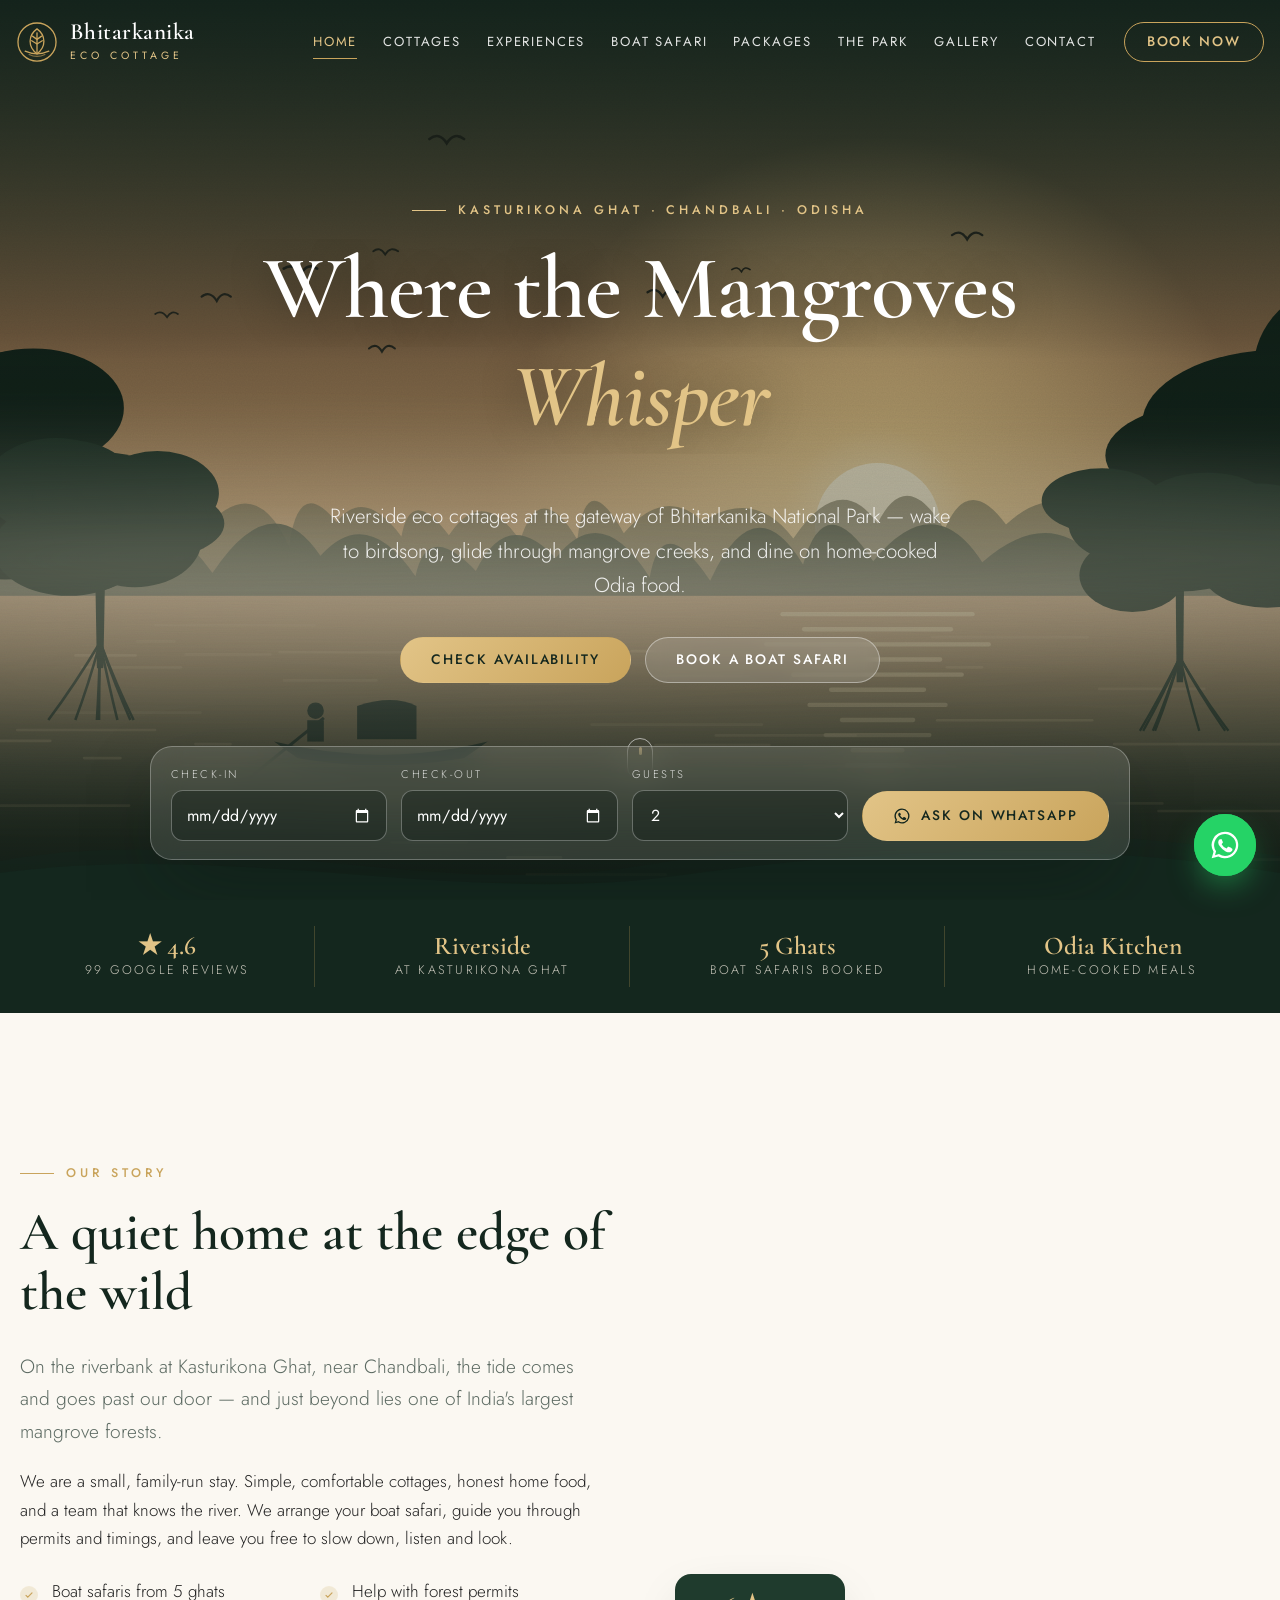
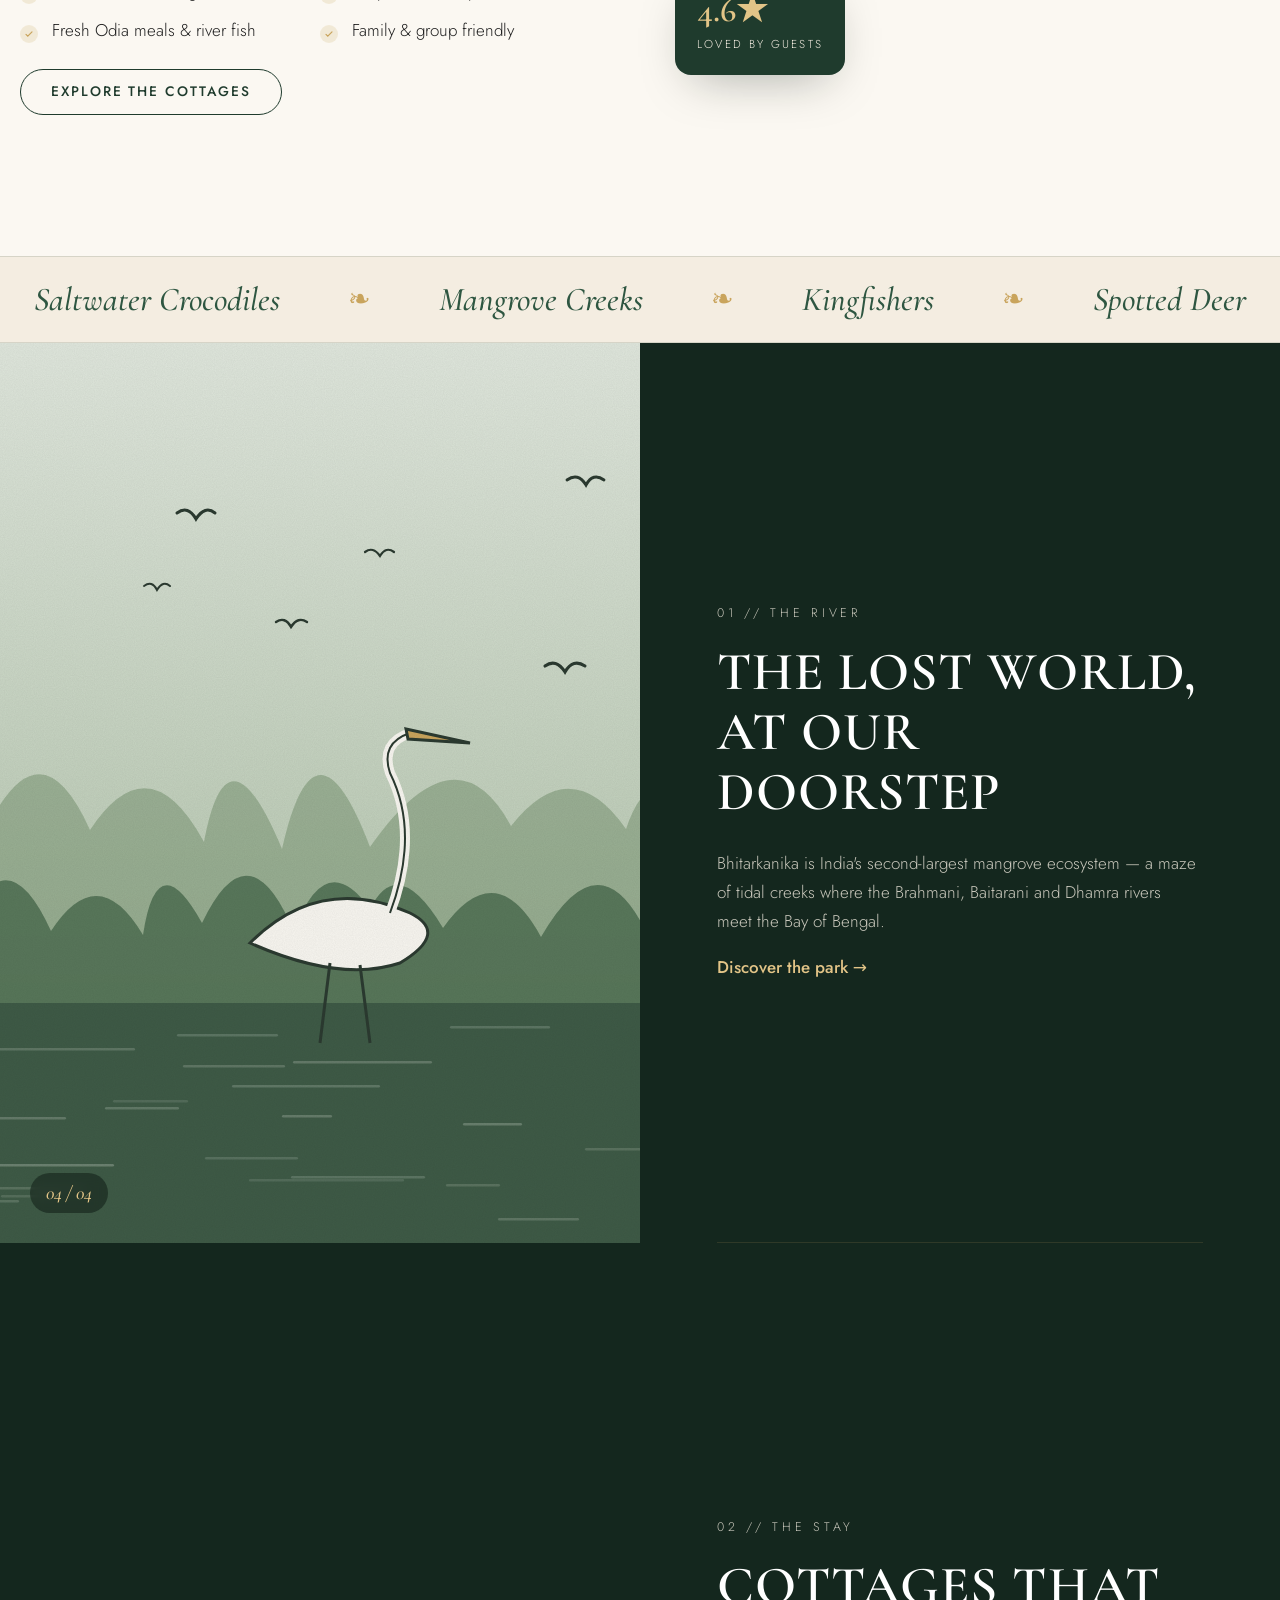
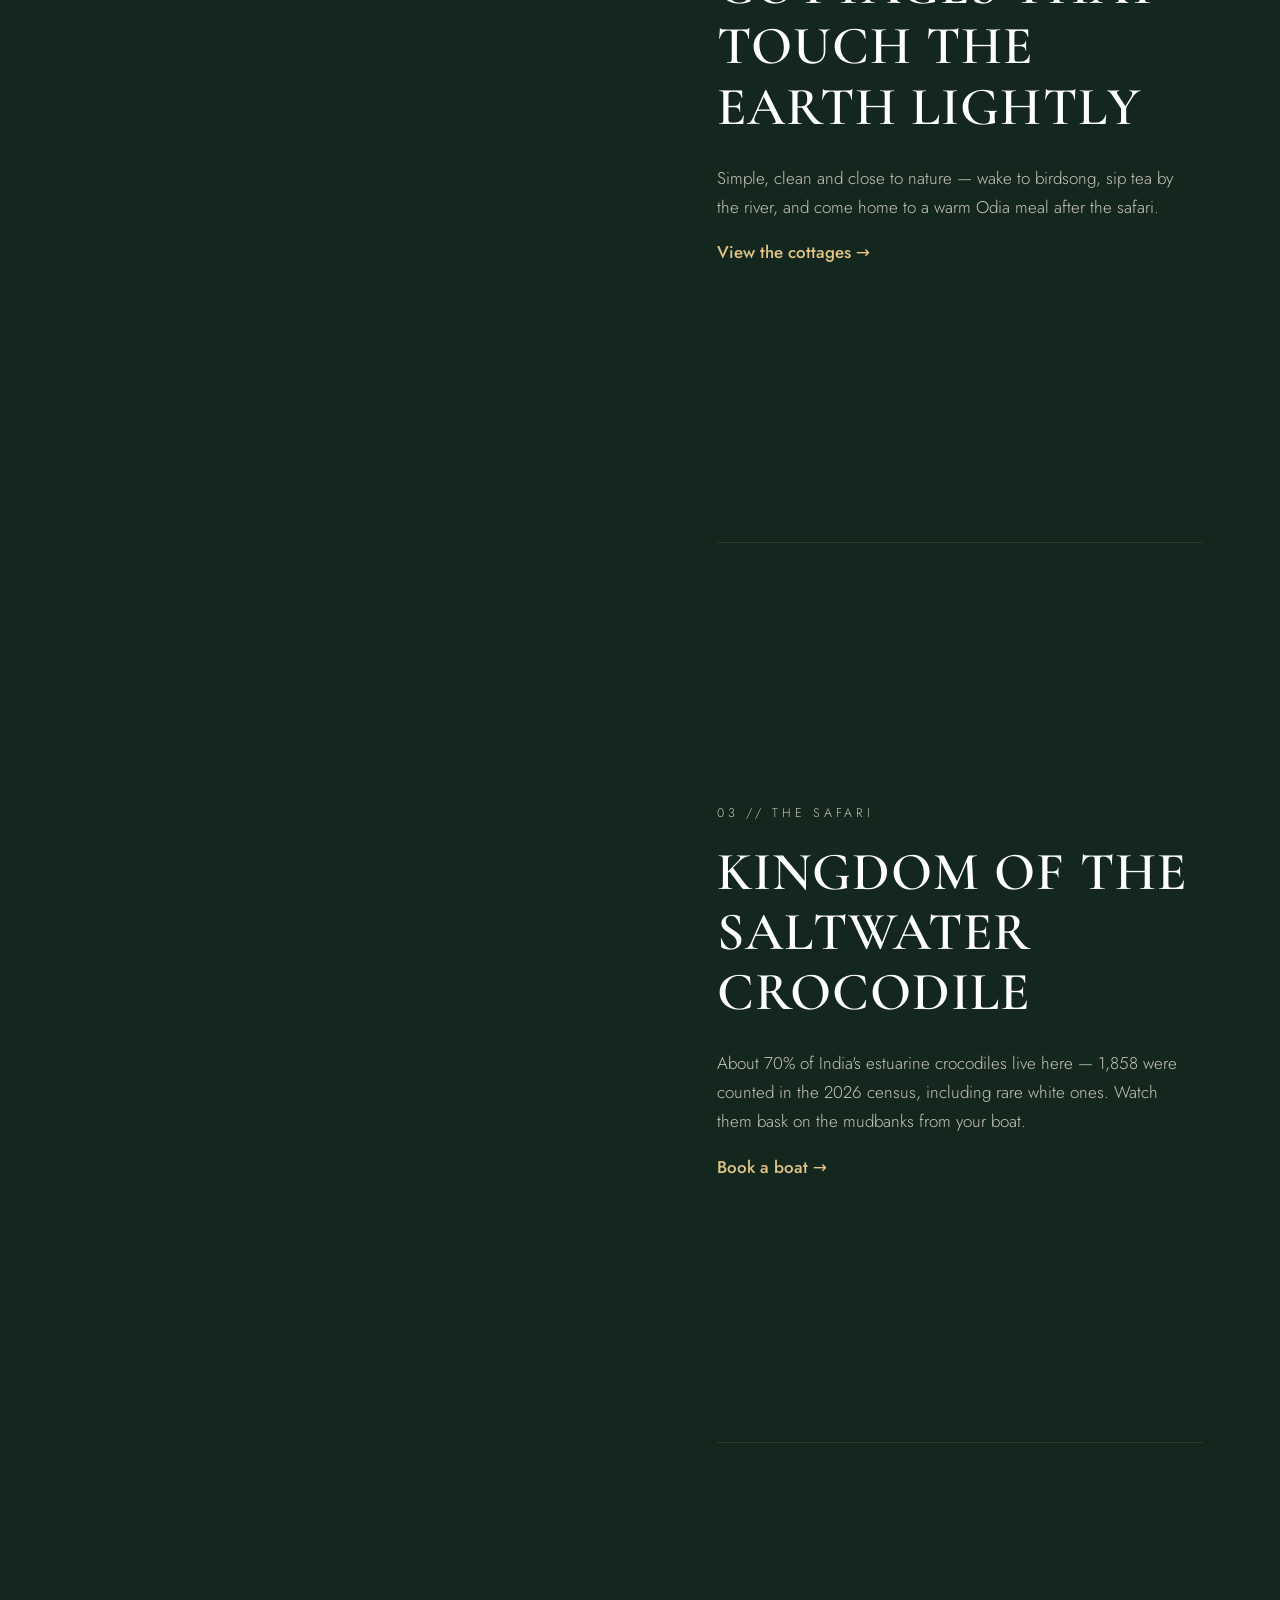
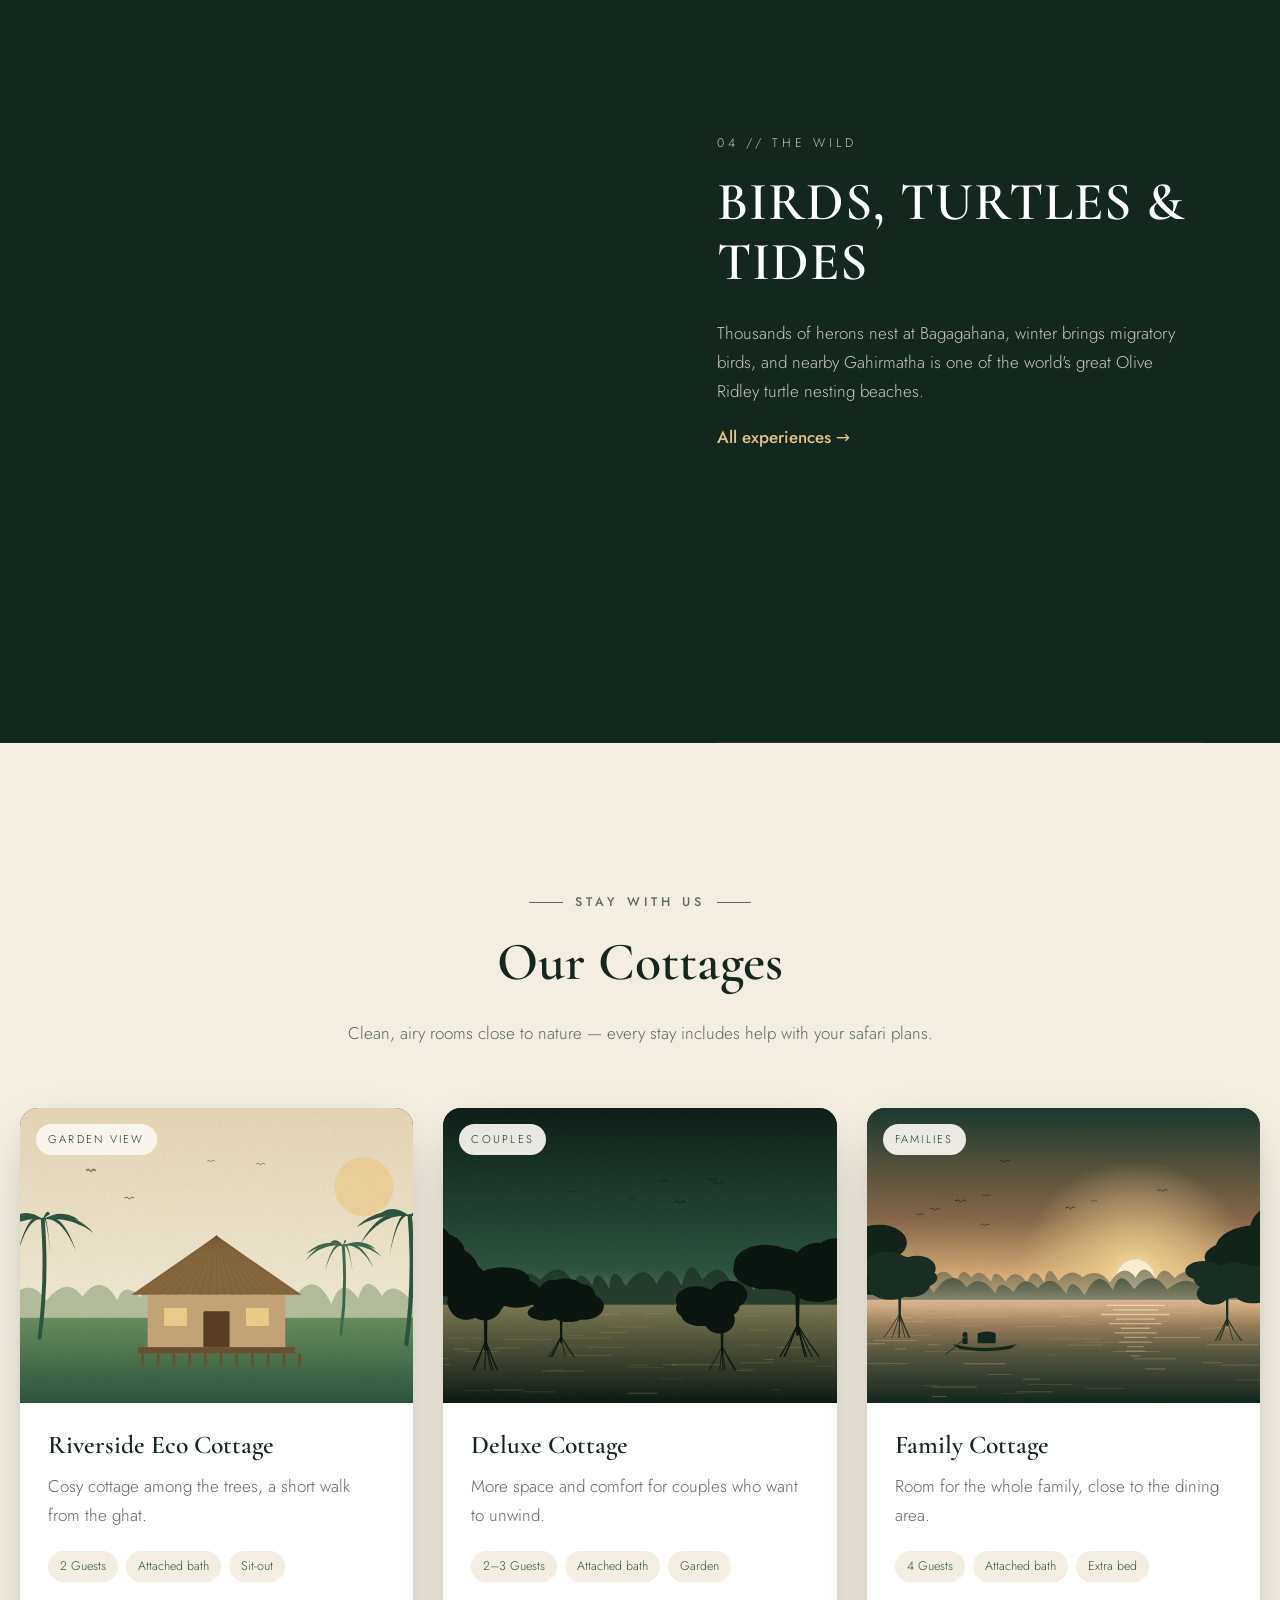
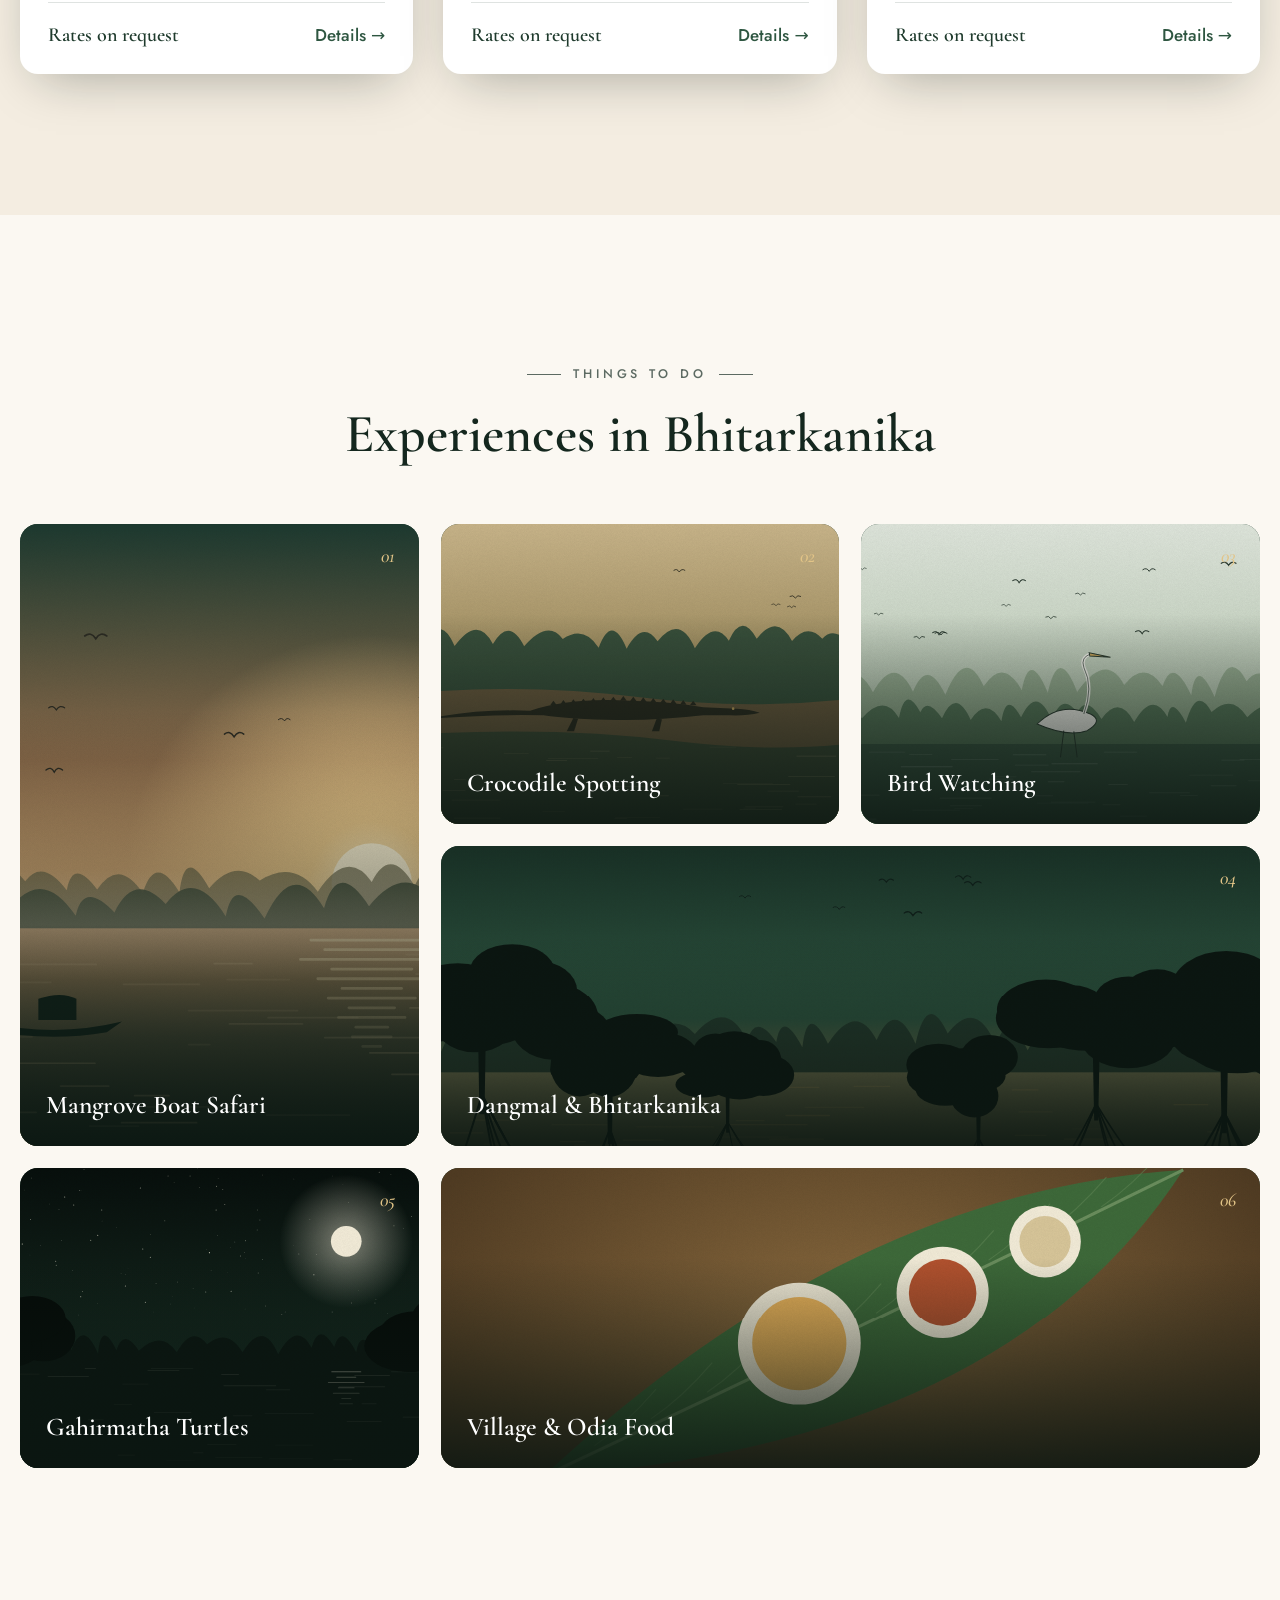
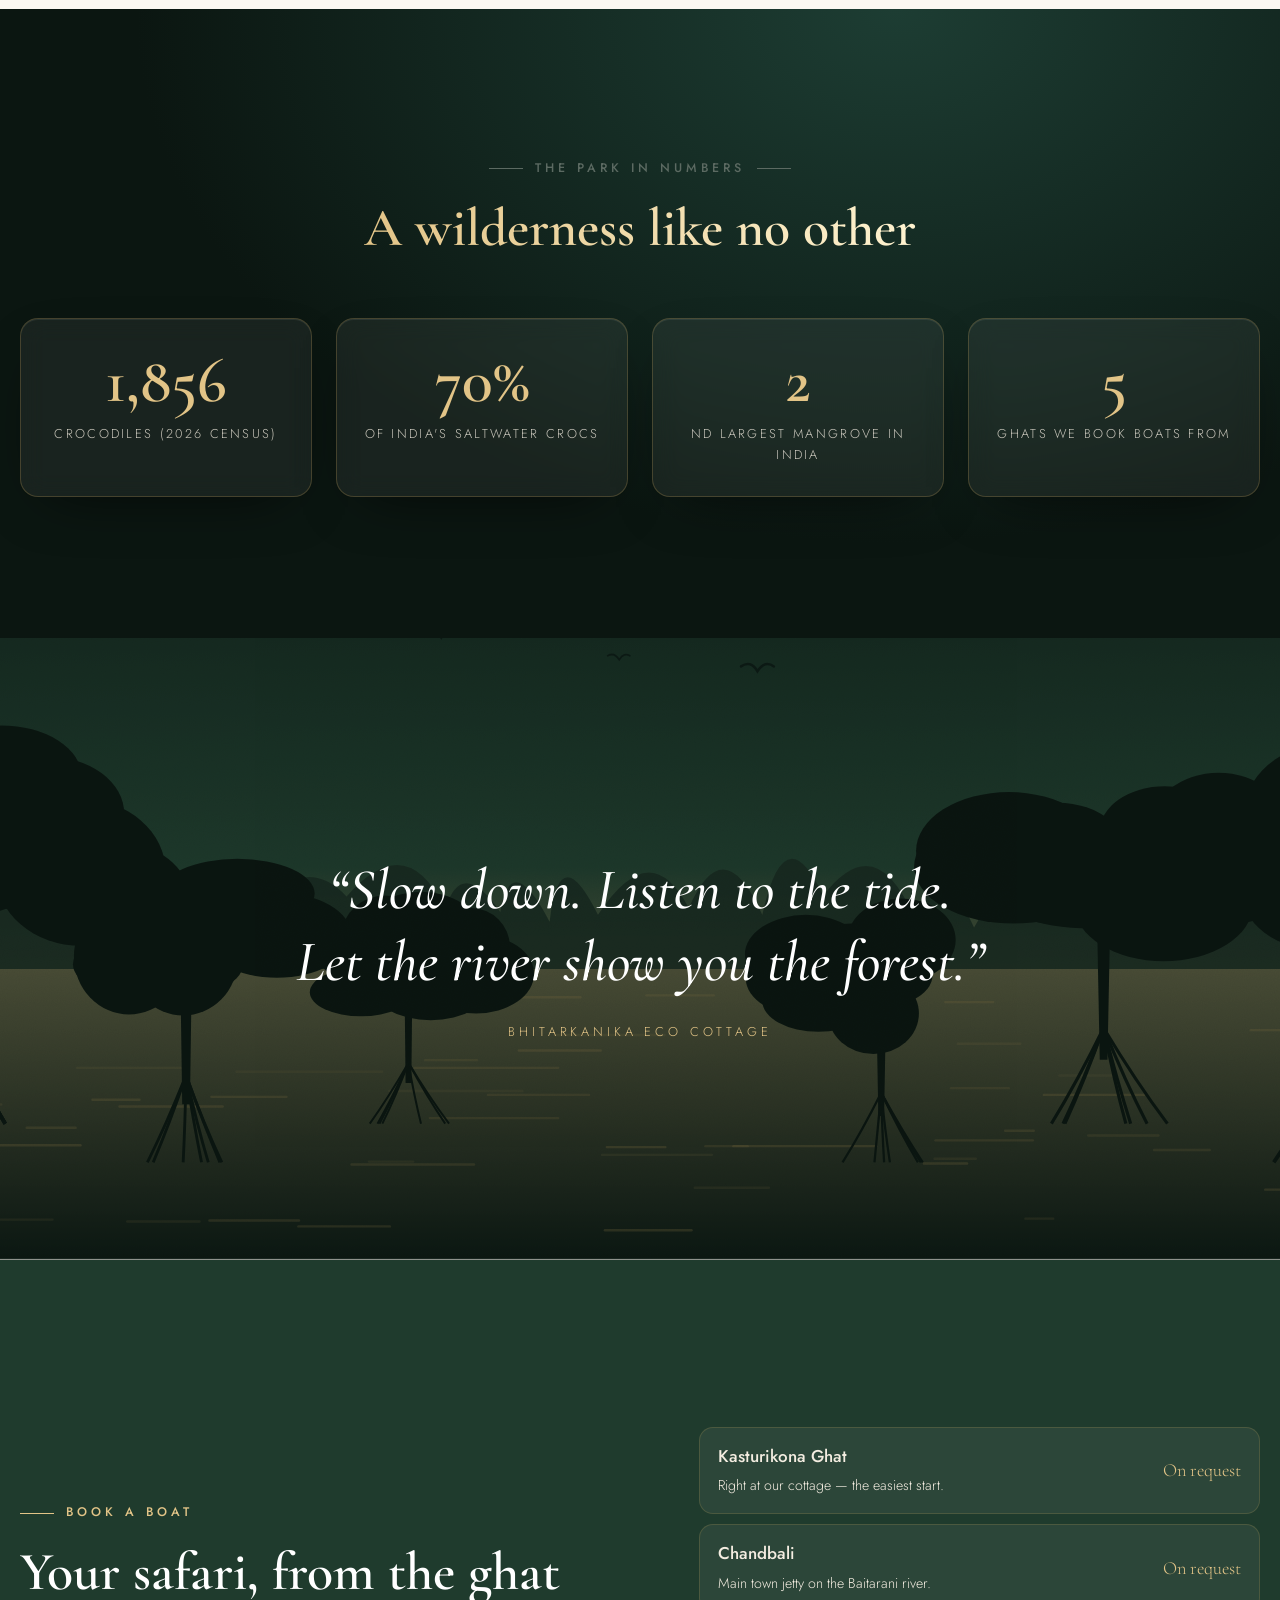
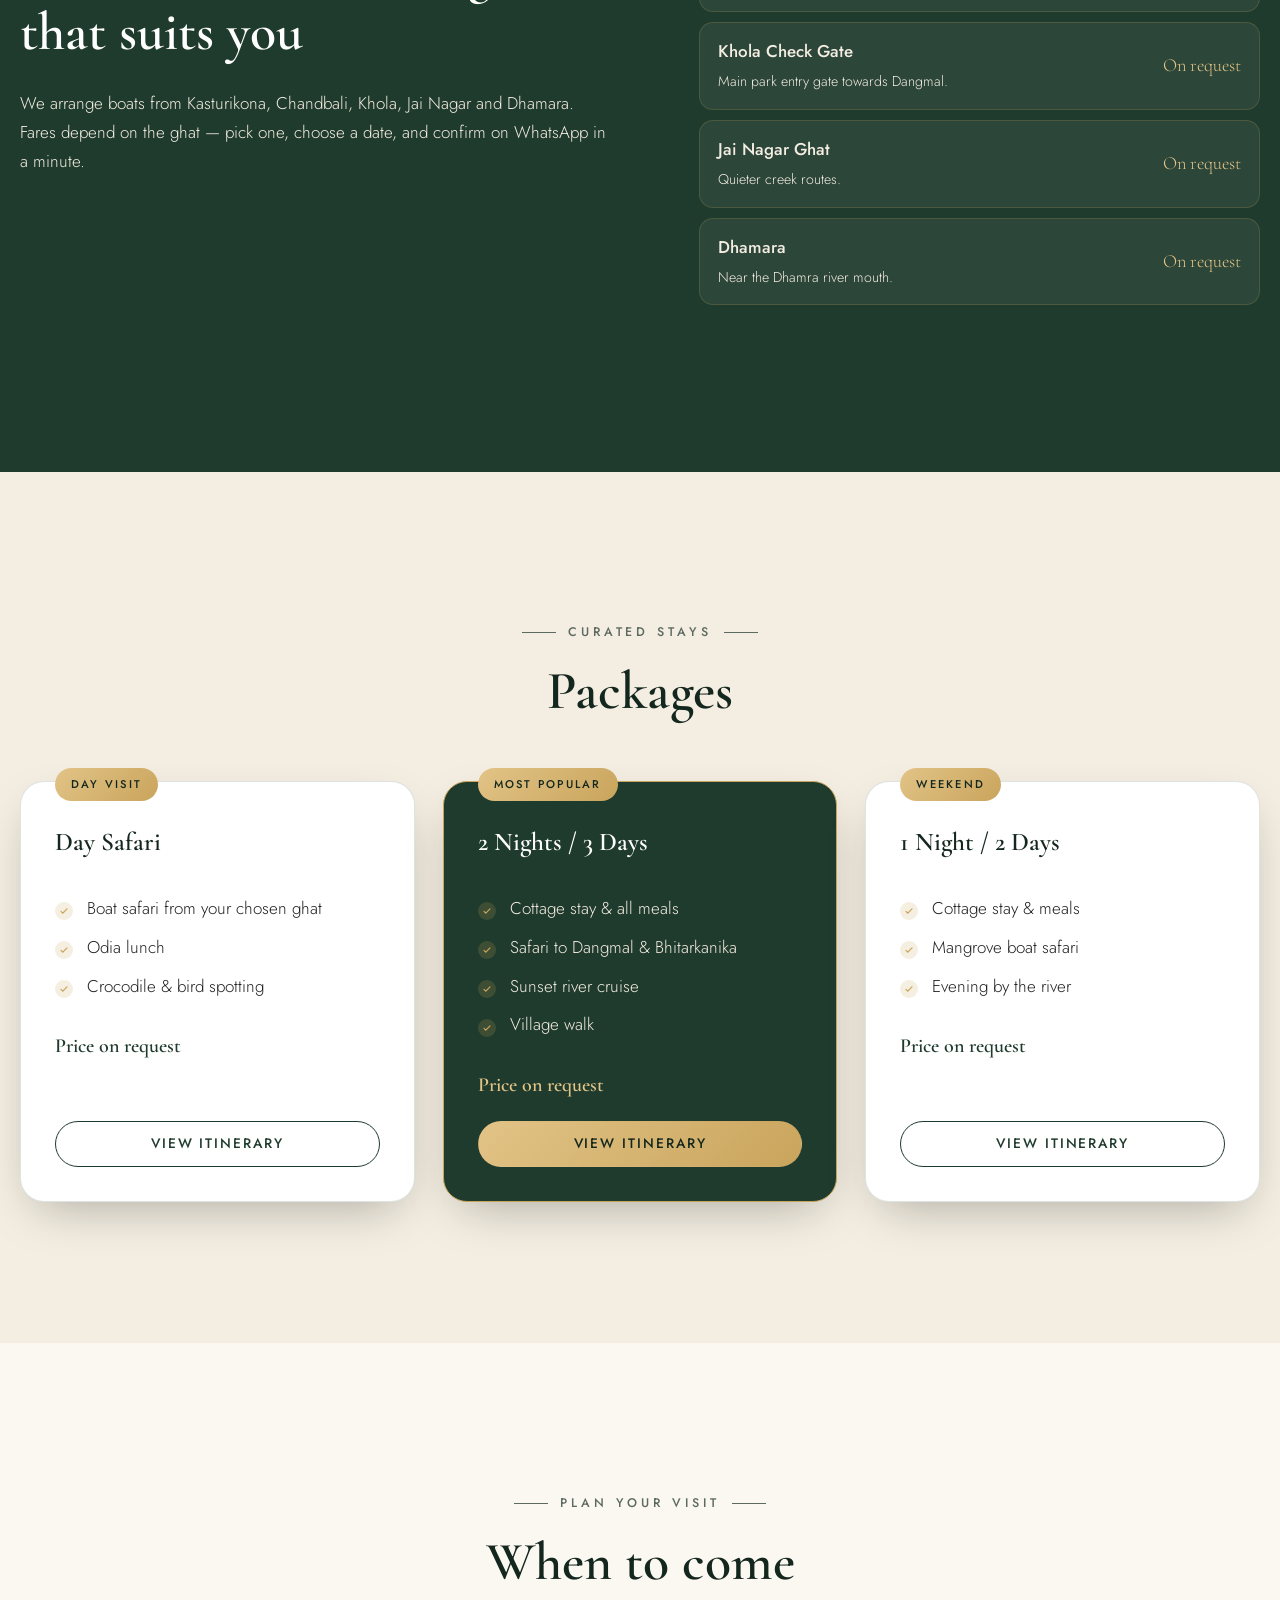
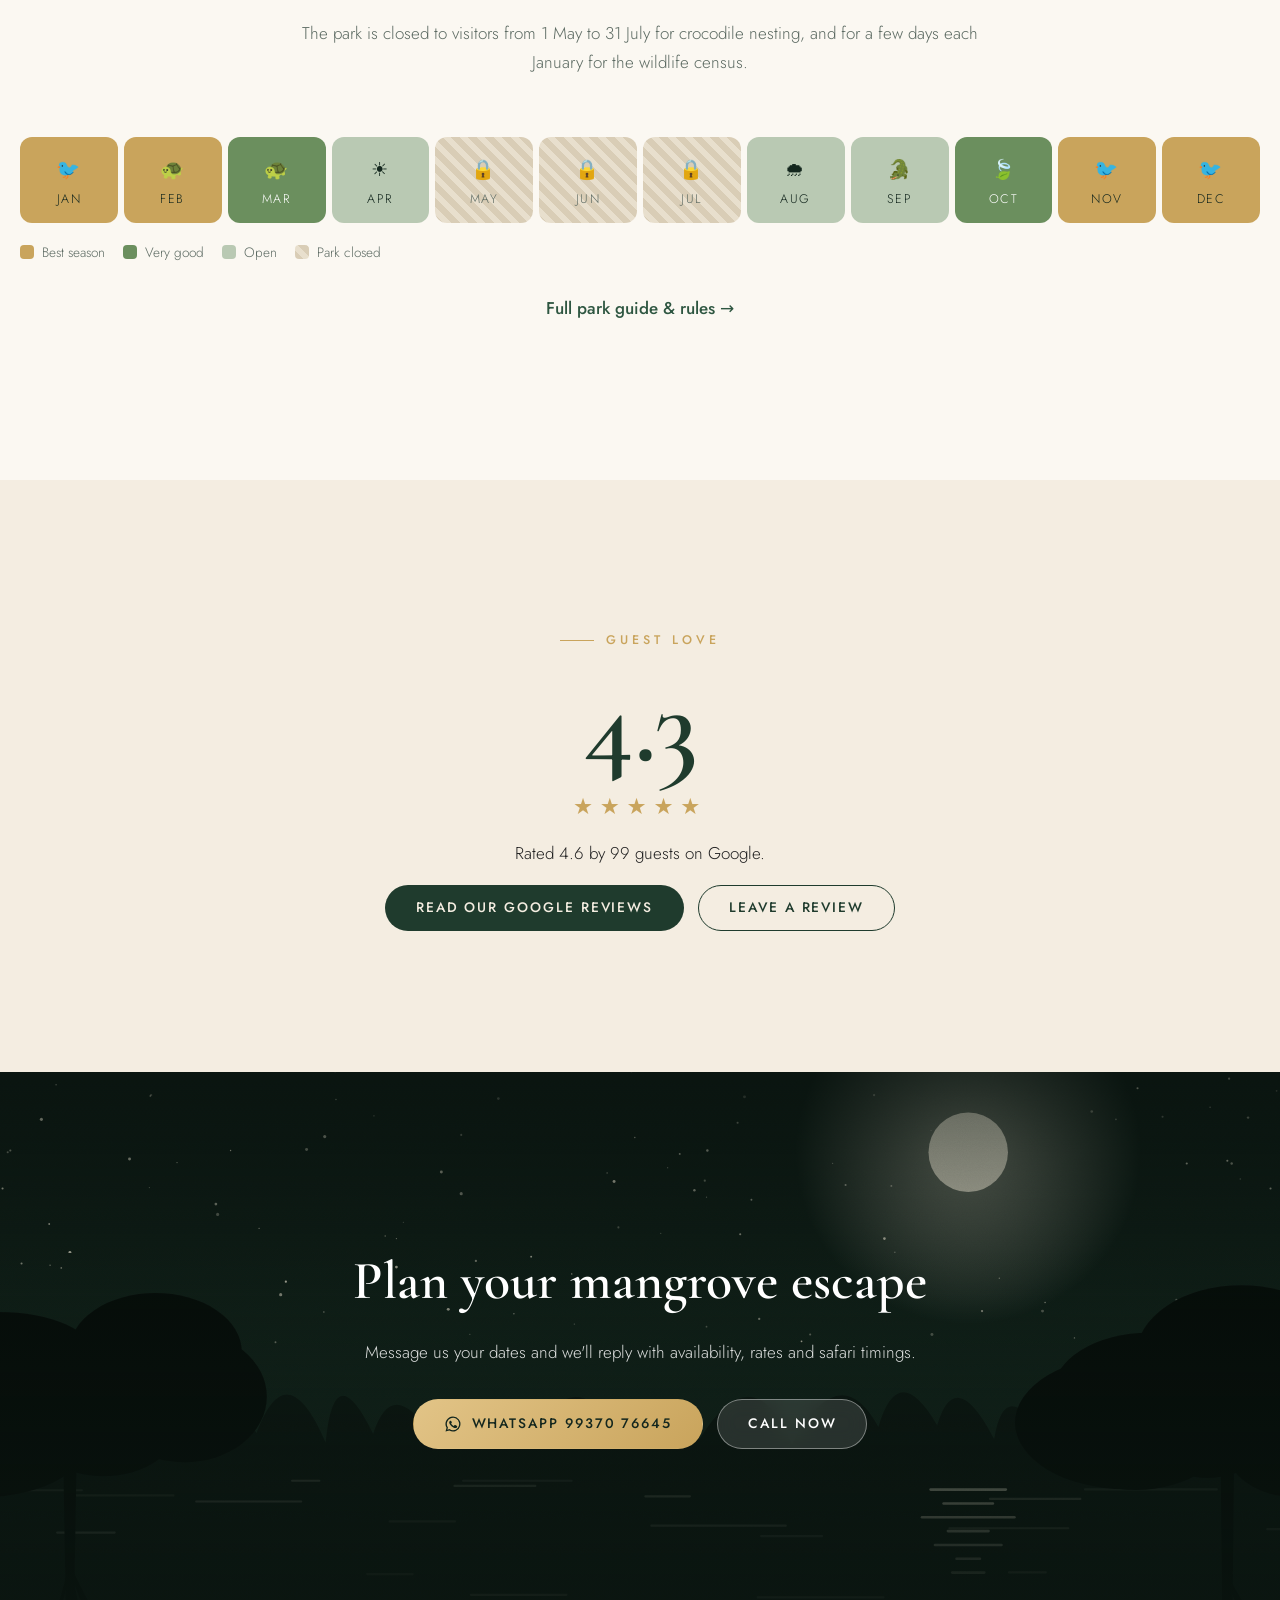
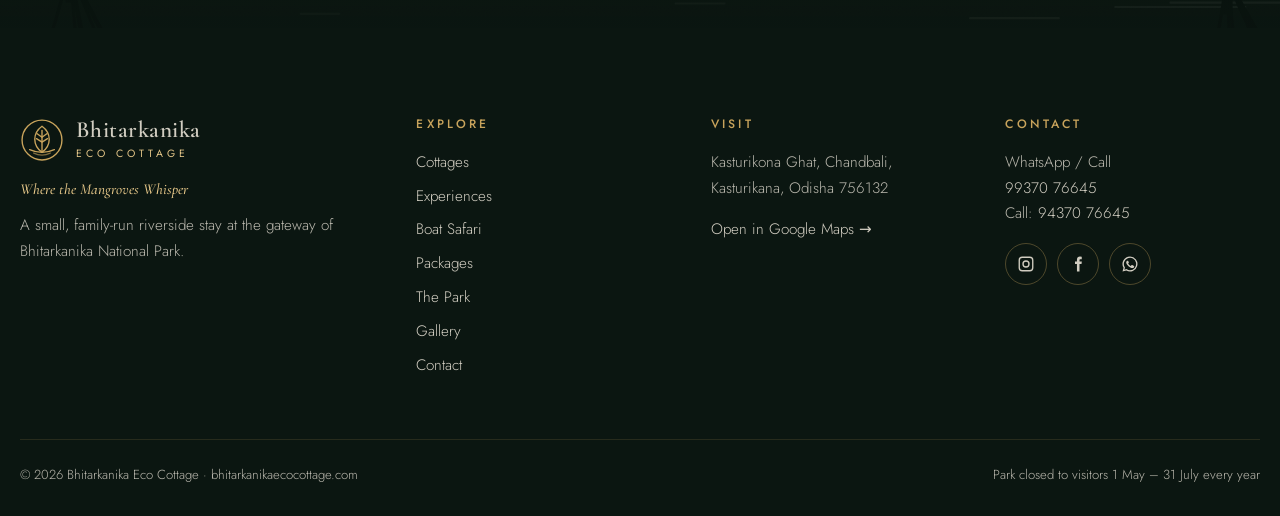
==== index.html @ b6a2f1a2 "Build Bhitarkanika Eco Cottage website Eight-page static site (home, cottages, experiences, boat saf" ====
<!doctype html>
<html lang="en">
<head>
  <meta charset="utf-8">
  <meta name="viewport" content="width=device-width, initial-scale=1">
  <title>Bhitarkanika Eco Cottage | Riverside Stay near Bhitarkanika National Park, Chandbali</title>
  <meta name="description" content="Riverside eco cottages at Kasturikona Ghat, Chandbali — gateway to Bhitarkanika National Park. Mangrove boat safaris from 5 ghats, crocodile spotting, bird watching and home-cooked Odia food. Book on WhatsApp.">
  <meta name="theme-color" content="#1F3B2D">
  <link rel="canonical" href="https://bhitarkanikaecocottage.com/">
  <link rel="icon" href="assets/favicon.svg" type="image/svg+xml">
  <meta property="og:type" content="website">
  <meta property="og:title" content="Bhitarkanika Eco Cottage — Where the Mangroves Whisper">
  <meta property="og:description" content="Riverside eco cottages at Kasturikona Ghat, Chandbali. Boat safaris into Bhitarkanika National Park.">
  <meta property="og:image" content="https://bhitarkanikaecocottage.com/images/hero.jpg">
  <link rel="preconnect" href="https://fonts.googleapis.com">
  <link rel="preconnect" href="https://fonts.gstatic.com" crossorigin>
  <link href="https://fonts.googleapis.com/css2?family=Cormorant+Garamond:ital,wght@0,500;0,600;0,700;1,500&family=Jost:wght@300;400;500&display=swap" rel="stylesheet">
  <link rel="stylesheet" href="css/style.css">
  <noscript><style>.veil{display:none}.reveal,.reveal--mask{opacity:1;transform:none;clip-path:none}.split-line>span{transform:none}.hero .fade-up,.booking-bar{opacity:1;transform:none}</style></noscript>
  <script type="application/ld+json">
  {"@context":"https://schema.org","@type":"LodgingBusiness","name":"Bhitarkanika Eco Cottage","url":"https://bhitarkanikaecocottage.com/","telephone":"+91-99370-76645","image":"https://bhitarkanikaecocottage.com/images/hero.jpg","address":{"@type":"PostalAddress","streetAddress":"Kasturikona Ghat, Chandbali","addressLocality":"Kasturikana","addressRegion":"Odisha","postalCode":"756132","addressCountry":"IN"},"aggregateRating":{"@type":"AggregateRating","ratingValue":"4.6","reviewCount":"99"}}
  </script>
</head>
<body data-page="index.html">
<div class="veil" aria-hidden="true"><div class="veil__inner">
  <svg class="veil__mark" viewBox="0 0 64 64" fill="none" stroke="#C9A45C" stroke-width="1.6" stroke-linecap="round"><circle cx="32" cy="32" r="29"/><path d="M32 50 C18 40 18 22 32 12 C46 22 46 40 32 50Z"/><path d="M32 50 V18"/><path d="M14 46 Q32 54 50 46"/></svg>
  <span class="veil__word">Where the Mangroves Whisper</span></div></div>
<a class="skip" href="#main">Skip to content</a>
<div id="site-header"></div>

<main id="main">
<!-- HERO -->
<section class="hero" data-wave="wave--deep">
  <div class="hero__bg ph" style="background-image:url(images/hero.jpg),url(assets/scenes/dawn.svg)"></div>
  <div class="hero__overlay"></div>
  <div class="mist mist--1"></div><div class="mist mist--2"></div>
  <div class="birds" data-n="7"></div>
  <div class="hero__content container">
    <p class="eyebrow fade-up">Kasturikona Ghat · Chandbali · Odisha</p>
    <h1><span class="split-line"><span>Where the Mangroves</span></span><span class="split-line"><span><em>Whisper</em></span></span></h1>
    <p class="hero__sub fade-up d1">Riverside eco cottages at the gateway of Bhitarkanika National Park — wake to birdsong, glide through mangrove creeks, and dine on home-cooked Odia food.</p>
    <div class="hero__btns fade-up d2">
      <a href="#stay-form" class="btn btn--gold">Check Availability</a>
      <a href="boat-safari.html" class="btn btn--glass">Book a Boat Safari</a>
    </div>
  </div>
  <div class="hero__scroll" aria-hidden="true"></div>
  <form class="booking-bar" id="stay-form" novalidate>
    <label>Check-in<input type="date" name="in" required></label>
    <label>Check-out<input type="date" name="out" required></label>
    <label>Guests
      <select name="guests"><option>1</option><option selected>2</option><option>3</option><option>4</option><option>5</option><option>6</option><option>7</option><option>8+</option></select>
    </label>
    <button type="submit" class="btn btn--gold"><span data-icon="wa"></span>Ask on WhatsApp</button>
    <p class="form-msg" role="status" aria-live="polite"></p>
  </form>
</section>

<!-- TRUST -->
<section class="trust" aria-label="Highlights">
  <div class="container trust__row" data-stagger=".1">
    <a class="trust__item" href="https://www.google.com/maps/search/?api=1&query=Bhitarkanika+Eco+Cottage+Chandbali" target="_blank" rel="noopener"><strong>★ <span data-count="4.6" data-decimals="1">4.6</span></strong><span>99 Google reviews</span></a>
    <div class="trust__item"><strong>Riverside</strong><span>At Kasturikona Ghat</span></div>
    <div class="trust__item"><strong><span data-count="5">5</span> Ghats</strong><span>Boat safaris booked</span></div>
    <div class="trust__item"><strong>Odia Kitchen</strong><span>Home-cooked meals</span></div>
  </div>
</section>

<!-- ABOUT -->
<section class="section" id="about">
  <div class="container split">
    <div>
      <p class="eyebrow eyebrow--dark reveal">Our Story</p>
      <h2 class="reveal" style="--d:.1s">A quiet home at the edge of the wild</h2>
      <p class="lead reveal" style="--d:.2s">On the riverbank at Kasturikona Ghat, near Chandbali, the tide comes and goes past our door — and just beyond lies one of India's largest mangrove forests.</p>
      <p class="reveal" style="--d:.3s">We are a small, family-run stay. Simple, comfortable cottages, honest home food, and a team that knows the river. We arrange your boat safari, guide you through permits and timings, and leave you free to slow down, listen and look.</p>
      <ul class="ticks ticks--2" data-stagger=".08">
        <li>Boat safaris from 5 ghats</li>
        <li>Help with forest permits</li>
        <li>Fresh Odia meals &amp; river fish</li>
        <li>Family &amp; group friendly</li>
      </ul>
      <a class="btn btn--outline-dark reveal" href="cottages.html">Explore the Cottages</a>
    </div>
    <div class="split__media">
      <div class="photo photo--tall reveal--mask"><div class="ph" data-parallax="-.06" style="position:absolute;inset:-10%;background-image:url(images/about-1.jpg),url(assets/scenes/cottage.svg)" role="img" aria-label="Eco cottages among the palms"></div></div>
      <div class="photo photo--small reveal--mask" style="--d:.3s"><div class="ph" style="position:absolute;inset:0;background-image:url(images/about-2.jpg),url(assets/scenes/dusk.svg)" role="img" aria-label="Mangroves at dusk"></div></div>
      <div class="badge-float"><strong>4.6★</strong><span>Loved by guests</span></div>
    </div>
  </div>
</section>

<!-- MARQUEE -->
<div class="marquee" aria-hidden="true"><div class="marquee__track">
  <span>Saltwater Crocodiles</span><span>Mangrove Creeks</span><span>Kingfishers</span><span>Spotted Deer</span><span>Olive Ridley Turtles</span><span>Monitor Lizards</span><span>Migratory Birds</span><span>Odia Thali</span>
  <span>Saltwater Crocodiles</span><span>Mangrove Creeks</span><span>Kingfishers</span><span>Spotted Deer</span><span>Olive Ridley Turtles</span><span>Monitor Lizards</span><span>Migratory Birds</span><span>Odia Thali</span>
</div></div>

<!-- SPLIT-SCREEN STORY -->
<section class="story" aria-label="The Bhitarkanika story">
  <div class="story__media">
    <div class="ph is-active" style="background-image:url(images/story-1.jpg),url(assets/scenes/dawn.svg)"></div>
    <div class="ph" style="background-image:url(images/story-2.jpg),url(assets/scenes/cottage.svg)"></div>
    <div class="ph" style="background-image:url(images/story-3.jpg),url(assets/scenes/croc.svg)"></div>
    <div class="ph" style="background-image:url(images/story-4.jpg),url(assets/scenes/heron.svg)"></div>
    <span class="story__count">01 / 04</span>
  </div>
  <div class="story__chapters">
    <article class="chapter is-active">
      <div class="chapter__img ph" style="background-image:url(images/story-1.jpg),url(assets/scenes/dawn.svg)"></div>
      <p class="chapter__num">01 // THE RIVER</p>
      <h2>The lost world, at our doorstep</h2>
      <p>Bhitarkanika is India's second-largest mangrove ecosystem — a maze of tidal creeks where the Brahmani, Baitarani and Dhamra rivers meet the Bay of Bengal.</p>
      <a class="link" href="bhitarkanika.html">Discover the park →</a>
    </article>
    <article class="chapter">
      <div class="chapter__img ph" style="background-image:url(images/story-2.jpg),url(assets/scenes/cottage.svg)"></div>
      <p class="chapter__num">02 // THE STAY</p>
      <h2>Cottages that touch the earth lightly</h2>
      <p>Simple, clean and close to nature — wake to birdsong, sip tea by the river, and come home to a warm Odia meal after the safari.</p>
      <a class="link" href="cottages.html">View the cottages →</a>
    </article>
    <article class="chapter">
      <div class="chapter__img ph" style="background-image:url(images/story-3.jpg),url(assets/scenes/croc.svg)"></div>
      <p class="chapter__num">03 // THE SAFARI</p>
      <h2>Kingdom of the saltwater crocodile</h2>
      <p>About 70% of India's estuarine crocodiles live here — 1,858 were counted in the 2026 census, including rare white ones. Watch them bask on the mudbanks from your boat.</p>
      <a class="link" href="boat-safari.html">Book a boat →</a>
    </article>
    <article class="chapter">
      <div class="chapter__img ph" style="background-image:url(images/story-4.jpg),url(assets/scenes/heron.svg)"></div>
      <p class="chapter__num">04 // THE WILD</p>
      <h2>Birds, turtles &amp; tides</h2>
      <p>Thousands of herons nest at Bagagahana, winter brings migratory birds, and nearby Gahirmatha is one of the world's great Olive Ridley turtle nesting beaches.</p>
      <a class="link" href="experiences.html">All experiences →</a>
    </article>
  </div>
</section>

<!-- COTTAGES -->
<section class="section section--sand">
  <div class="container">
    <div class="section__head">
      <p class="eyebrow eyebrow--dark reveal">Stay With Us</p>
      <h2 class="reveal" style="--d:.1s">Our Cottages</h2>
      <p class="reveal" style="--d:.2s">Clean, airy rooms close to nature — every stay includes help with your safari plans.</p>
    </div>
    <div class="cards" data-stagger=".15">
      <article class="card"><div class="card__img"><span class="card__tag">Garden view</span><div class="ph" style="background-image:url(images/cottage-1.jpg),url(assets/scenes/cottage.svg)"></div></div>
        <div class="card__body"><h3>Riverside Eco Cottage</h3><p>Cosy cottage among the trees, a short walk from the ghat.</p><ul class="amen"><li>2 Guests</li><li>Attached bath</li><li>Sit-out</li></ul>
        <div class="card__foot"><span class="price">Rates on request</span><a href="cottages.html" class="link">Details →</a></div></div></article>
      <article class="card"><div class="card__img"><span class="card__tag">Couples</span><div class="ph" style="background-image:url(images/cottage-2.jpg),url(assets/scenes/dusk.svg)"></div></div>
        <div class="card__body"><h3>Deluxe Cottage</h3><p>More space and comfort for couples who want to unwind.</p><ul class="amen"><li>2–3 Guests</li><li>Attached bath</li><li>Garden</li></ul>
        <div class="card__foot"><span class="price">Rates on request</span><a href="cottages.html" class="link">Details →</a></div></div></article>
      <article class="card"><div class="card__img"><span class="card__tag">Families</span><div class="ph" style="background-image:url(images/cottage-3.jpg),url(assets/scenes/dawn.svg)"></div></div>
        <div class="card__body"><h3>Family Cottage</h3><p>Room for the whole family, close to the dining area.</p><ul class="amen"><li>4 Guests</li><li>Attached bath</li><li>Extra bed</li></ul>
        <div class="card__foot"><span class="price">Rates on request</span><a href="cottages.html" class="link">Details →</a></div></div></article>
    </div>
  </div>
</section>

<!-- EXPERIENCES -->
<section class="section">
  <div class="container">
    <div class="section__head">
      <p class="eyebrow eyebrow--dark reveal">Things To Do</p>
      <h2 class="reveal" style="--d:.1s">Experiences in Bhitarkanika</h2>
    </div>
    <div class="tiles" data-stagger=".1">
      <a class="tile" href="experiences.html#safari"><div class="tile__bg ph" style="background-image:url(images/exp-safari.jpg),url(assets/scenes/dawn.svg)"></div><span class="tile__num">01</span><div class="tile__cap"><h3>Mangrove Boat Safari</h3><p>Glide through narrow creeks deep into the forest.</p></div></a>
      <a class="tile" href="experiences.html#crocodiles"><div class="tile__bg ph" style="background-image:url(images/exp-croc.jpg),url(assets/scenes/croc.svg)"></div><span class="tile__num">02</span><div class="tile__cap"><h3>Crocodile Spotting</h3><p>Saltwater giants basking on the mudbanks.</p></div></a>
      <a class="tile" href="experiences.html#birds"><div class="tile__bg ph" style="background-image:url(images/exp-birds.jpg),url(assets/scenes/heron.svg)"></div><span class="tile__num">03</span><div class="tile__cap"><h3>Bird Watching</h3><p>Kingfishers, herons and winter migrants.</p></div></a>
      <a class="tile" href="experiences.html#dangmal"><div class="tile__bg ph" style="background-image:url(images/exp-dangmal.jpg),url(assets/scenes/dusk.svg)"></div><span class="tile__num">04</span><div class="tile__cap"><h3>Dangmal &amp; Bhitarkanika</h3><p>Forest trails and the crocodile centre.</p></div></a>
      <a class="tile" href="experiences.html#turtles"><div class="tile__bg ph" style="background-image:url(images/exp-turtle.jpg),url(assets/scenes/night.svg)"></div><span class="tile__num">05</span><div class="tile__cap"><h3>Gahirmatha Turtles</h3><p>Olive Ridley nesting season — ask us for dates.</p></div></a>
      <a class="tile" href="experiences.html#food"><div class="tile__bg ph" style="background-image:url(images/exp-food.jpg),url(assets/scenes/food.svg)"></div><span class="tile__num">06</span><div class="tile__cap"><h3>Village &amp; Odia Food</h3><p>River fish, dalma, pakhala and village walks.</p></div></a>
    </div>
  </div>
</section>

<!-- NIGHT STATS -->
<section class="section night">
  <canvas class="fireflies" data-count="70"></canvas>
  <div class="container">
    <div class="section__head">
      <p class="eyebrow reveal">The Park in Numbers</p>
      <h2 class="reveal" style="--d:.1s"><span class="glow-text">A wilderness like no other</span></h2>
    </div>
    <div class="stats" data-stagger=".12">
      <div class="stat glass"><strong data-count="1858">1,858</strong><span>Crocodiles (2026 census)</span></div>
      <div class="stat glass"><strong data-count="70" data-suffix="%">70%</strong><span>Of India's saltwater crocs</span></div>
      <div class="stat glass"><strong data-count="2">2</strong><span>nd largest mangrove in India</span></div>
      <div class="stat glass"><strong data-count="5">5</strong><span>Ghats we book boats from</span></div>
    </div>
  </div>
</section>

<!-- QUOTE -->
<section class="quote">
  <div class="quote__bg ph" data-parallax=".25" style="background-image:url(images/quote.jpg),url(assets/scenes/dusk.svg)"></div>
  <blockquote class="container reveal">
    <p>“Slow down. Listen to the tide.<br>Let the river show you the forest.”</p>
    <cite>Bhitarkanika Eco Cottage</cite>
  </blockquote>
</section>

<!-- BOAT CTA -->
<section class="section section--green">
  <div class="container split">
    <div>
      <p class="eyebrow reveal">Book a Boat</p>
      <h2 class="reveal" style="--d:.1s">Your safari, from the ghat that suits you</h2>
      <p class="reveal" style="--d:.2s">We arrange boats from Kasturikona, Chandbali, Khola, Jai Nagar and Dhamara. Fares depend on the ghat — pick one, choose a date, and confirm on WhatsApp in a minute.</p>
      <div class="hero__btns hero__btns--left reveal" style="--d:.3s"><a href="boat-safari.html#book" class="btn btn--gold">Book a Boat</a><a href="boat-safari.html" class="btn btn--glass">See fares &amp; ghats</a></div>
    </div>
    <ul class="ghat-list reveal reveal--right" id="ghatList"></ul>
  </div>
</section>

<!-- PACKAGES -->
<section class="section section--sand">
  <div class="container">
    <div class="section__head"><p class="eyebrow eyebrow--dark reveal">Curated Stays</p><h2 class="reveal" style="--d:.1s">Packages</h2></div>
    <div class="packages" data-stagger=".15">
      <article class="pkg"><span class="ribbon">Day Visit</span><h3>Day Safari</h3><ul class="ticks"><li>Boat safari from your chosen ghat</li><li>Odia lunch</li><li>Crocodile &amp; bird spotting</li></ul><p class="price">Price on request</p><a href="packages.html" class="btn btn--outline-dark">View itinerary</a></article>
      <article class="pkg pkg--featured"><span class="ribbon">Most Popular</span><h3>2 Nights / 3 Days</h3><ul class="ticks"><li>Cottage stay &amp; all meals</li><li>Safari to Dangmal &amp; Bhitarkanika</li><li>Sunset river cruise</li><li>Village walk</li></ul><p class="price">Price on request</p><a href="packages.html" class="btn btn--gold">View itinerary</a></article>
      <article class="pkg"><span class="ribbon">Weekend</span><h3>1 Night / 2 Days</h3><ul class="ticks"><li>Cottage stay &amp; meals</li><li>Mangrove boat safari</li><li>Evening by the river</li></ul><p class="price">Price on request</p><a href="packages.html" class="btn btn--outline-dark">View itinerary</a></article>
    </div>
  </div>
</section>

<!-- SEASONS -->
<section class="section">
  <div class="container">
    <div class="section__head"><p class="eyebrow eyebrow--dark reveal">Plan Your Visit</p><h2 class="reveal" style="--d:.1s">When to come</h2><p class="reveal" style="--d:.2s">The park is closed to visitors from 1 May to 31 July for crocodile nesting, and for a few days each January for the wildlife census.</p></div>
    <div class="calendar"></div>
    <div class="legend reveal"><span><i class="m-best"></i>Best season</span><span><i class="m-good"></i>Very good</span><span><i class="m-ok"></i>Open</span><span><i class="m-closed"></i>Park closed</span></div>
    <p class="center reveal" style="margin-top:30px"><a class="link" href="bhitarkanika.html">Full park guide &amp; rules →</a></p>
  </div>
</section>

<!-- REVIEWS -->
<section class="section section--sand">
  <div class="container reviews">
    <p class="eyebrow eyebrow--dark reveal">Guest Love</p>
    <div class="reviews__score reveal" style="--d:.1s"><span data-count="4.6" data-decimals="1">4.6</span></div>
    <span class="stars stars-fill reveal" style="--d:.2s">★★★★★</span>
    <p class="reveal" style="--d:.3s">Rated 4.6 by 99 guests on Google.</p>
    <div class="hero__btns reveal" style="--d:.4s">
      <a class="btn btn--green" href="https://www.google.com/maps/search/?api=1&query=Bhitarkanika+Eco+Cottage+Chandbali" target="_blank" rel="noopener">Read our Google reviews</a>
      <a class="btn btn--outline-dark" href="https://www.google.com/maps/search/?api=1&query=Bhitarkanika+Eco+Cottage+Chandbali" target="_blank" rel="noopener">Leave a review</a>
    </div>
  </div>
</section>

<!-- CTA -->
<section class="cta">
  <div class="hero__bg ph" style="background-image:url(images/cta.jpg),url(assets/scenes/night.svg)"></div>
  <div class="hero__overlay"></div>
  <canvas class="fireflies" data-count="45"></canvas>
  <div class="container">
    <h2 class="reveal">Plan your mangrove escape</h2>
    <p class="reveal" style="--d:.1s">Message us your dates and we'll reply with availability, rates and safari timings.</p>
    <div class="hero__btns reveal" style="--d:.2s">
      <a href="#" class="btn btn--gold js-wa" data-msg="Namaskar! I'd like to plan a trip to Bhitarkanika."><span data-icon="wa"></span>WhatsApp 99370 76645</a>
      <a href="tel:+919937076645" class="btn btn--glass">Call Now</a>
    </div>
  </div>
</section>
</main>

<div id="site-footer"></div>
<script src="js/main.js"></script>
</body>
</html>
---- css/style.css ----
/* =========================================================
   Bhitarkanika Eco Cottage — "Where the Mangroves Whisper"
   ========================================================= */

:root {
  --green-950: #0b1611;
  --green-900: #14271e;
  --green: #1f3b2d;
  --green-600: #2e5641;
  --moss: #6b8f5e;
  --sage: #b9c9b3;
  --sand: #f4ede1;
  --sand-2: #eadfcb;
  --cream: #fbf8f2;
  --gold: #c9a45c;
  --gold-2: #e2c487;
  --clay: #b5532f;
  --ink: #222;
  --muted: #5c6a62;
  --line: rgba(31, 59, 45, .14);

  --serif: "Cormorant Garamond", Georgia, serif;
  --sans: "Jost", system-ui, -apple-system, Segoe UI, sans-serif;

  --radius: 18px;
  --shadow: 0 18px 50px -18px rgba(11, 22, 17, .35);
  --shadow-lg: 0 30px 80px -24px rgba(11, 22, 17, .5);
  --ease: cubic-bezier(.22, .61, .36, 1);
  --ease-out: cubic-bezier(.16, 1, .3, 1);
  --header-h: 84px;
}

*, *::before, *::after { box-sizing: border-box; }
html { scroll-behavior: smooth; -webkit-text-size-adjust: 100%; overflow-x: clip; }
body {
  margin: 0;
  font-family: var(--sans);
  font-weight: 300;
  font-size: 17px;
  line-height: 1.7;
  color: var(--ink);
  background: var(--cream);
  overflow-x: clip;
}
img, svg, video, iframe { display: block; max-width: 100%; }
a { color: inherit; }
h1, h2, h3, h4 { font-family: var(--serif); font-weight: 600; line-height: 1.12; margin: 0 0 .5em; color: var(--green-900); }
h1 { font-size: clamp(2.8rem, 7vw, 6.2rem); letter-spacing: -.01em; }
h2 { font-size: clamp(2.1rem, 4.2vw, 3.6rem); }
h3 { font-size: clamp(1.45rem, 2vw, 1.85rem); }
p { margin: 0 0 1em; }
em { font-style: italic; color: var(--gold-2); }
::selection { background: var(--gold); color: var(--green-900); }
:focus-visible { outline: 2px solid var(--gold); outline-offset: 3px; border-radius: 4px; }

.container { width: min(1240px, 100% - 32px); margin-inline: auto; }
.center { text-align: center; }
.skip { position: absolute; left: -999px; top: 8px; z-index: 999; background: var(--gold); color: var(--green-900); padding: 8px 14px; border-radius: 8px; }
.skip:focus { left: 8px; }

/* ---------- Eyebrow & headings ---------- */
.eyebrow {
  display: inline-flex; align-items: center; gap: 12px;
  font-family: var(--sans); font-size: .78rem; font-weight: 500;
  letter-spacing: .32em; text-transform: uppercase; color: var(--gold-2);
  margin-bottom: 18px;
}
.eyebrow::before { content: ""; width: 34px; height: 1px; background: currentColor; }
.eyebrow--dark { color: var(--gold); }
.section__head { text-align: center; max-width: 720px; margin: 0 auto 60px; }
.section__head .eyebrow::after { content: ""; width: 34px; height: 1px; background: currentColor; }
.section__head p { color: var(--muted); }
.lead { font-size: 1.2rem; color: var(--muted); }

/* ---------- Buttons ---------- */
.btn {
  --bg: transparent;
  position: relative; isolation: isolate; overflow: hidden;
  display: inline-flex; align-items: center; justify-content: center; gap: 10px;
  padding: 15px 30px; border-radius: 999px;
  font: 500 .86rem/1 var(--sans); letter-spacing: .14em; text-transform: uppercase;
  text-decoration: none; cursor: pointer; border: 1px solid transparent;
  background: var(--bg);
  transition: transform .4s var(--ease-out), box-shadow .4s var(--ease), color .3s, border-color .3s;
}
.btn svg { width: 18px; height: 18px; }
.btn::after {
  content: ""; position: absolute; inset: 0; z-index: -1;
  background: linear-gradient(120deg, transparent 20%, rgba(255,255,255,.35) 50%, transparent 80%);
  transform: translateX(-120%); transition: transform .8s var(--ease);
}
.btn:hover { transform: translateY(-3px); box-shadow: 0 14px 30px -12px rgba(0,0,0,.45); }
.btn:hover::after { transform: translateX(120%); }
.btn--gold { --bg: linear-gradient(135deg, var(--gold-2), var(--gold)); color: var(--green-900); }
.btn--green { --bg: var(--green); color: var(--sand); }
.btn--green:hover { --bg: var(--green-600); }
.btn--glass { --bg: rgba(255,255,255,.12); color: #fff; border-color: rgba(255,255,255,.4); backdrop-filter: blur(10px); }
.btn--outline { color: var(--gold-2); border-color: var(--gold); }
.btn--outline:hover { --bg: var(--gold); color: var(--green-900); }
.btn--outline-dark { color: var(--green); border-color: var(--green); }
.btn--outline-dark:hover { --bg: var(--green); color: var(--sand); }
.btn--block { width: 100%; }
.link { color: var(--green-600); font-weight: 500; text-decoration: none; background: linear-gradient(var(--gold), var(--gold)) 0 100%/0 1px no-repeat; transition: background-size .4s var(--ease); }
.link:hover { background-size: 100% 1px; }

/* ---------- Image / illustration placeholders ---------- */
.ph { background-color: var(--green); background-size: cover; background-position: center; }

/* ---------- Page transition veil ---------- */
.veil {
  position: fixed; inset: 0; z-index: 1000; pointer-events: none;
  background: radial-gradient(circle at 50% 60%, var(--green-600), var(--green-900) 70%);
  display: grid; place-items: center;
  transform: translateY(0); transition: transform .9s var(--ease-out);
}
.veil__mark { width: 84px; height: 84px; }
.veil__mark path, .veil__mark circle { stroke-dasharray: 220; stroke-dashoffset: 220; animation: draw 1.4s var(--ease) forwards; }
.veil__word { margin-top: 18px; font: italic 500 1.4rem var(--serif); color: var(--gold-2); opacity: 0; animation: fadeIn .8s .4s forwards; }
.veil__inner { display: grid; justify-items: center; }
.is-loaded .veil { transform: translateY(-101%); }
.is-leaving .veil { transform: translateY(0); transition-duration: .55s; }
.is-leaving .veil__mark path, .is-leaving .veil__mark circle { animation: none; stroke-dashoffset: 0; }
.is-leaving .veil__word { animation: none; opacity: 1; }
@keyframes draw { to { stroke-dashoffset: 0; } }
@keyframes fadeIn { to { opacity: 1; } }

/* ---------- Header ---------- */
.nav {
  position: fixed; inset: 0 0 auto; z-index: 100; height: var(--header-h);
  transition: background .5s var(--ease), transform .5s var(--ease), box-shadow .5s, height .4s;
}
.nav__inner { height: 100%; width: min(1340px, 100% - 32px); margin-inline: auto; display: flex; align-items: center; gap: 28px; }
.nav.is-solid { background: rgba(20, 39, 30, .92); backdrop-filter: blur(14px); box-shadow: 0 10px 40px -20px rgba(0,0,0,.6); --header-h: 70px; }
.nav.is-hidden { transform: translateY(-100%); }
.brand { display: flex; align-items: center; gap: 12px; text-decoration: none; color: #fff; flex-shrink: 0; }
.brand img { transition: transform 1.2s var(--ease-out); }
.brand:hover img { transform: rotate(-20deg) scale(1.05); }
.brand__text { font: 600 1.45rem/1 var(--serif); letter-spacing: .02em; }
.brand__text small { display: block; margin-top: 4px; font: 400 .66rem var(--sans); letter-spacing: .38em; text-transform: uppercase; color: var(--gold-2); }
.nav__links { display: flex; gap: 26px; margin-left: auto; }
.nav__links a {
  position: relative; color: rgba(255,255,255,.88); text-decoration: none;
  font-size: .82rem; font-weight: 400; letter-spacing: .14em; text-transform: uppercase; padding: 6px 0;
}
.nav__links a::after { content: ""; position: absolute; left: 50%; right: 50%; bottom: 0; height: 1px; background: var(--gold); transition: left .4s var(--ease), right .4s var(--ease); }
.nav__links a:hover::after, .nav__links a[aria-current="page"]::after { left: 0; right: 0; }
.nav__links a[aria-current="page"] { color: var(--gold-2); }
.nav__cta { display: flex; align-items: center; gap: 14px; }
.nav__cta .btn { padding: 12px 22px; }
.nav__toggle { display: none; width: 46px; height: 46px; border-radius: 50%; border: 1px solid rgba(255,255,255,.35); background: transparent; cursor: pointer; position: relative; }
.nav__toggle span { position: absolute; left: 13px; right: 13px; height: 1.5px; background: #fff; transition: transform .4s var(--ease), opacity .3s; }
.nav__toggle span:nth-child(1) { top: 16px; } .nav__toggle span:nth-child(2) { top: 22px; } .nav__toggle span:nth-child(3) { top: 28px; }
.nav-open .nav__toggle span:nth-child(1) { transform: translateY(6px) rotate(45deg); }
.nav-open .nav__toggle span:nth-child(2) { opacity: 0; }
.nav-open .nav__toggle span:nth-child(3) { transform: translateY(-6px) rotate(-45deg); }

/* ---------- Hero ---------- */
.hero {
  position: relative; min-height: 100svh; display: flex; flex-direction: column; justify-content: center;
  color: #fff; overflow: hidden; isolation: isolate; padding: calc(var(--header-h) + 40px) 0 150px;
}
.hero__bg { position: absolute; inset: -4%; z-index: -3; animation: kenburns 28s ease-in-out infinite alternate; will-change: transform; }
.hero__overlay { position: absolute; inset: 0; z-index: -2; background: linear-gradient(180deg, rgba(11,22,17,.65) 0%, rgba(11,22,17,.25) 40%, rgba(11,22,17,.75) 100%); }
.hero__content { position: relative; z-index: 2; max-width: 980px; text-align: center; }
.hero h1 { color: #fff; text-shadow: 0 4px 40px rgba(0,0,0,.35); }
.hero__sub { font-size: clamp(1.05rem, 1.6vw, 1.3rem); max-width: 640px; margin: 18px auto 34px; color: rgba(255,255,255,.88); }
.hero__btns { display: flex; flex-wrap: wrap; gap: 14px; justify-content: center; }
.hero__btns--left { justify-content: flex-start; }
.hero__scroll { position: absolute; bottom: 120px; left: 50%; translate: -50% 0; width: 26px; height: 42px; border: 1.5px solid rgba(255,255,255,.6); border-radius: 20px; z-index: 2; }
.hero__scroll::after { content: ""; position: absolute; left: 50%; top: 8px; width: 3px; height: 8px; margin-left: -1.5px; border-radius: 2px; background: var(--gold-2); animation: scrolldot 2s var(--ease) infinite; }
@keyframes scrolldot { 0% { opacity: 0; transform: translateY(0); } 30% { opacity: 1; } 100% { opacity: 0; transform: translateY(14px); } }
@keyframes kenburns { from { transform: scale(1) translate(0, 0); } to { transform: scale(1.12) translate(-1.5%, -1%); } }

/* split-letter headline */
.split-line { display: block; overflow: hidden; padding-bottom: .08em; }
.split-line > span { display: inline-block; transform: translateY(110%); transition: transform 1.3s var(--ease-out); }
.is-loaded .split-line > span { transform: translateY(0); }
.is-loaded .split-line:nth-child(2) > span { transition-delay: .15s; }
.hero .fade-up { opacity: 0; transform: translateY(24px); transition: opacity 1.2s var(--ease-out), transform 1.2s var(--ease-out); }
.is-loaded .hero .fade-up { opacity: 1; transform: none; }
.is-loaded .hero .fade-up.d1 { transition-delay: .5s; } .is-loaded .hero .fade-up.d2 { transition-delay: .7s; } .is-loaded .hero .fade-up.d3 { transition-delay: .9s; }

/* mist layers & flying birds */
.mist { position: absolute; left: -50%; width: 200%; height: 40%; z-index: -1; pointer-events: none; opacity: .45;
  background: radial-gradient(ellipse at 30% 50%, rgba(246,231,207,.55), transparent 60%), radial-gradient(ellipse at 75% 50%, rgba(246,231,207,.4), transparent 55%);
  filter: blur(20px); animation: drift 40s linear infinite; }
.mist--1 { bottom: 18%; } .mist--2 { bottom: 5%; animation-duration: 60s; animation-direction: reverse; opacity: .3; }
@keyframes drift { from { transform: translateX(0); } to { transform: translateX(25%); } }
.birds { position: absolute; inset: 0; z-index: -1; pointer-events: none; overflow: hidden; }
.bird { position: absolute; left: -60px; width: 34px; height: 14px; color: rgba(20, 30, 25, .85); animation: fly linear infinite; }
.bird svg { width: 100%; height: 100%; animation: flap .7s ease-in-out infinite alternate; transform-origin: center; }
@keyframes fly { from { transform: translate(0, 0); } 50% { transform: translate(55vw, -40px); } to { transform: translate(115vw, 10px); } }
@keyframes flap { from { transform: scaleY(1); } to { transform: scaleY(-.4); } }
canvas.fireflies { position: absolute; inset: 0; width: 100%; height: 100%; z-index: -1; pointer-events: none; }

/* small page hero */
.page-hero { min-height: 72svh; padding-bottom: 110px; }
.page-hero .hero__content { text-align: left; max-width: 820px; margin-left: max(16px, calc((100% - 1240px) / 2)); }
.page-hero .hero__sub { margin-left: 0; }
.crumbs { font-size: .78rem; letter-spacing: .2em; text-transform: uppercase; color: rgba(255,255,255,.7); margin-bottom: 20px; }
.crumbs a { text-decoration: none; color: var(--gold-2); }

/* wave divider at bottom of heros/sections */
.wave { position: absolute; left: 0; right: 0; bottom: -1px; height: 90px; z-index: 1; color: var(--cream); pointer-events: none; }
.wave svg { width: 100%; height: 100%; }
.wave path { animation: sway 9s ease-in-out infinite alternate; transform-origin: center bottom; }
.wave path:nth-child(2) { animation-duration: 13s; animation-direction: alternate-reverse; }
@keyframes sway { from { transform: translateX(-2%) scaleY(1); } to { transform: translateX(2%) scaleY(1.15); } }
.wave--sand { color: var(--sand); }
.wave--green { color: var(--green); }

/* ---------- Booking bar ---------- */
.booking-bar {
  position: absolute; left: 50%; bottom: 40px; translate: -50% 0; z-index: 3;
  display: grid; grid-template-columns: repeat(3, 1fr) auto; gap: 14px; align-items: end;
  width: min(980px, 100% - 32px); padding: 18px 20px; border-radius: 22px;
  background: rgba(255,255,255,.12); border: 1px solid rgba(255,255,255,.28);
  backdrop-filter: blur(16px) saturate(1.2); box-shadow: var(--shadow-lg);
  opacity: 0; transform: translateY(30px); transition: opacity 1.2s 1.1s var(--ease-out), transform 1.2s 1.1s var(--ease-out);
}
.is-loaded .booking-bar { opacity: 1; transform: none; }
.booking-bar label { display: grid; gap: 6px; font-size: .7rem; letter-spacing: .22em; text-transform: uppercase; color: rgba(255,255,255,.8); }
.booking-bar input, .booking-bar select { width: 100%; padding: 12px 14px; border-radius: 12px; border: 1px solid rgba(255,255,255,.3); background: rgba(11,22,17,.35); color: #fff; font: 400 1rem var(--sans); color-scheme: dark; }
.booking-bar .form-msg { grid-column: 1 / -1; margin: 0; color: var(--gold-2); font-size: .9rem; min-height: 0; }
.booking-bar .form-msg:empty { display: none; }

/* ---------- Trust strip & marquee ---------- */
.trust { background: var(--green-900); color: var(--sand); padding: 26px 0; position: relative; }
.trust__row { display: grid; grid-template-columns: repeat(4, 1fr); gap: 20px; }
.trust__item { display: grid; text-align: center; text-decoration: none; padding: 6px; border-right: 1px solid rgba(201,164,92,.25); }
.trust__item:last-child { border: 0; }
.trust__item strong { font: 600 1.6rem/1.1 var(--serif); color: var(--gold-2); }
.trust__item strong span { font: inherit; letter-spacing: 0; text-transform: none; opacity: 1; }
.trust__item > span { font-size: .78rem; letter-spacing: .18em; text-transform: uppercase; opacity: .8; }

.marquee { overflow: hidden; background: var(--sand); border-block: 1px solid var(--line); padding: 22px 0; }
.marquee__track { display: flex; width: max-content; animation: marquee 50s linear infinite; }
.marquee__track span { font: italic 500 clamp(1.4rem, 2.6vw, 2.2rem) var(--serif); color: var(--green-600); padding: 0 34px; white-space: nowrap; display: flex; align-items: center; gap: 68px; }
.marquee__track span::after { content: "❧"; color: var(--gold); font-style: normal; font-size: .8em; }
.marquee:hover .marquee__track { animation-play-state: paused; }
@keyframes marquee { to { transform: translateX(-50%); } }

/* ---------- Sections ---------- */
.section { padding: clamp(80px, 11vw, 150px) 0; position: relative; }
.section--sand { background: var(--sand); }
.section--green { background: var(--green); color: var(--sand); }
.section--green h2, .section--green h3 { color: #fff; }
.section--green .section__head p { color: rgba(244,237,225,.75); }
.section--dark { background: var(--green-900); color: var(--sand); }
.section--dark h2, .section--dark h3 { color: #fff; }
.section .leaf-deco { position: absolute; width: 220px; opacity: .08; pointer-events: none; color: var(--green); }

.split { display: grid; grid-template-columns: 1.05fr 1fr; gap: clamp(40px, 7vw, 110px); align-items: center; }
.split--rev > :first-child { order: 2; }
.split__media { position: relative; min-height: 560px; }
.photo { position: absolute; border-radius: var(--radius); box-shadow: var(--shadow-lg); overflow: hidden; }
.photo--tall { inset: 0 18% 12% 0; }
.photo--small { width: 52%; aspect-ratio: 4/5; right: 0; bottom: 0; border: 8px solid var(--cream); }
.badge-float {
  position: absolute; left: -24px; bottom: 40px; z-index: 2;
  background: var(--green); color: var(--sand); border-radius: 16px; padding: 18px 22px; box-shadow: var(--shadow);
  animation: bob 6s ease-in-out infinite;
}
.badge-float strong { display: block; font: 600 2.2rem/1 var(--serif); color: var(--gold-2); }
.badge-float span { font-size: .72rem; letter-spacing: .2em; text-transform: uppercase; }
@keyframes bob { 50% { transform: translateY(-12px); } }

.ticks { list-style: none; padding: 0; margin: 24px 0; display: grid; gap: 10px; }
.ticks li { position: relative; padding-left: 32px; }
.ticks li::before { content: ""; position: absolute; left: 0; top: .5em; width: 18px; height: 18px; border-radius: 50%; background: rgba(201,164,92,.18) url("data:image/svg+xml,%3Csvg xmlns='http://www.w3.org/2000/svg' viewBox='0 0 20 20'%3E%3Cpath d='M5 10.5l3 3 7-7' fill='none' stroke='%23C9A45C' stroke-width='2' stroke-linecap='round'/%3E%3C/svg%3E") center/12px no-repeat; }
.ticks--2 { grid-template-columns: 1fr 1fr; }

/* ---------- Stats ---------- */
.stats { display: grid; grid-template-columns: repeat(4, 1fr); gap: 24px; }
.stat { text-align: center; padding: 30px 14px; border-radius: var(--radius); background: rgba(255,255,255,.04); border: 1px solid rgba(201,164,92,.2); transition: transform .5s var(--ease-out), background .5s; }
.stat:hover { transform: translateY(-6px); background: rgba(255,255,255,.08); }
.stat strong { display: block; font: 600 clamp(2.6rem, 5vw, 4rem)/1 var(--serif); color: var(--gold-2); }
.stat span { display: block; margin-top: 10px; font-size: .8rem; letter-spacing: .18em; text-transform: uppercase; opacity: .8; }

/* ---------- Cards ---------- */
.cards { display: grid; grid-template-columns: repeat(3, 1fr); gap: 30px; }
.card { background: #fff; border-radius: var(--radius); overflow: hidden; box-shadow: var(--shadow); transition: transform .6s var(--ease-out), box-shadow .6s var(--ease-out); display: flex; flex-direction: column; }
.card:hover { transform: translateY(-10px); box-shadow: var(--shadow-lg); }
.card__img { aspect-ratio: 4/3; overflow: hidden; position: relative; }
.card__img > div { position: absolute; inset: 0; transition: transform 1.4s var(--ease-out); }
.card:hover .card__img > div { transform: scale(1.08); }
.card__tag { position: absolute; top: 16px; left: 16px; z-index: 1; background: rgba(251,248,242,.92); color: var(--green); font-size: .7rem; letter-spacing: .2em; text-transform: uppercase; padding: 6px 12px; border-radius: 999px; }
.card__body { padding: 28px 28px 24px; display: flex; flex-direction: column; flex: 1; }
.card__body p { color: var(--muted); }
.amen { list-style: none; padding: 0; margin: 4px 0 20px; display: flex; flex-wrap: wrap; gap: 8px; }
.amen li { font-size: .78rem; padding: 5px 12px; border-radius: 999px; background: var(--sand); color: var(--green-600); }
.card__foot { margin-top: auto; display: flex; align-items: center; justify-content: space-between; gap: 12px; padding-top: 18px; border-top: 1px solid var(--line); }
.price { font: 600 1.25rem var(--serif); color: var(--green); margin: 0; }

/* ---------- Experience tiles ---------- */
.tiles { display: grid; grid-template-columns: repeat(3, 1fr); grid-auto-rows: 300px; gap: 22px; }
.tile { position: relative; margin: 0; border-radius: var(--radius); overflow: hidden; color: #fff; isolation: isolate; text-decoration: none; display: block; }
.tile:nth-child(1) { grid-row: span 2; }
.tile:nth-child(4), .tile:nth-child(6) { grid-column: span 2; }
.tile__bg { position: absolute; inset: 0; z-index: -2; transition: transform 1.6s var(--ease-out); }
.tile::before { content: ""; position: absolute; inset: 0; z-index: -1; background: linear-gradient(180deg, transparent 30%, rgba(11,22,17,.85)); transition: opacity .6s; }
.tile:hover .tile__bg { transform: scale(1.1); }
.tile figcaption, .tile__cap { position: absolute; left: 0; right: 0; bottom: 0; padding: 26px; }
.tile h3 { color: #fff; margin: 0; }
.tile p { margin: 0; max-height: 0; opacity: 0; overflow: hidden; transition: max-height .7s var(--ease-out), opacity .5s, margin .5s; color: rgba(255,255,255,.85); }
.tile:hover p, .tile:focus-within p { max-height: 120px; opacity: 1; margin-top: 8px; }
.tile__num { position: absolute; top: 20px; right: 24px; font: italic 500 1.2rem var(--serif); color: var(--gold-2); }

/* ---------- Experience detail rows ---------- */
.exp { display: grid; grid-template-columns: 1fr 1fr; gap: clamp(30px, 6vw, 90px); align-items: center; padding: 60px 0; border-bottom: 1px solid var(--line); }
.exp:last-child { border: 0; }
.exp:nth-child(even) .exp__media { order: 2; }
.exp__media { aspect-ratio: 5/4; border-radius: var(--radius); overflow: hidden; box-shadow: var(--shadow-lg); position: relative; }
.exp__media > div { position: absolute; inset: -8%; }
.exp__meta { display: flex; flex-wrap: wrap; gap: 10px 26px; margin: 18px 0 24px; padding: 16px 0; border-block: 1px solid var(--line); font-size: .9rem; }
.exp__meta b { display: block; font-size: .68rem; letter-spacing: .22em; text-transform: uppercase; color: var(--gold); font-weight: 500; }
.exp__num { font: italic 500 4rem/1 var(--serif); color: var(--gold); opacity: .5; }

/* ---------- Quote band ---------- */
.quote { position: relative; isolation: isolate; overflow: hidden; color: #fff; padding: clamp(110px, 16vw, 200px) 0; text-align: center; }
.quote__bg { position: absolute; inset: -20% 0; z-index: -2; }
.quote::before { content: ""; position: absolute; inset: 0; z-index: -1; background: rgba(11,22,17,.45); }
.quote blockquote { margin-inline: auto; }
.quote p { font: italic 500 clamp(1.9rem, 4.5vw, 3.6rem)/1.25 var(--serif); margin: 0; }
.quote cite { display: block; margin-top: 22px; font-style: normal; font-size: .8rem; letter-spacing: .3em; text-transform: uppercase; color: var(--gold-2); }

/* ---------- Boat booking ---------- */
.boat { display: grid; grid-template-columns: 1fr 1fr; gap: clamp(40px, 6vw, 90px); align-items: start; }
.ghat-list { list-style: none; padding: 0; margin: 26px 0; display: grid; gap: 10px; }
.ghat-list li { display: flex; justify-content: space-between; align-items: center; gap: 12px; padding: 14px 18px; border-radius: 14px; background: rgba(255,255,255,.06); border: 1px solid rgba(201,164,92,.2); cursor: pointer; transition: background .3s, transform .4s var(--ease-out), border-color .3s; }
.ghat-list li:hover, .ghat-list li.is-active { background: rgba(201,164,92,.16); border-color: var(--gold); transform: translateX(6px); }
.ghat-list b { font-weight: 500; }
.ghat-list span { font-family: var(--serif); font-size: 1.15rem; color: var(--gold-2); white-space: nowrap; }
.note { font-size: .92rem; opacity: .85; }
.note a { color: var(--gold-2); }
.form-card { background: var(--cream); color: var(--ink); border-radius: 24px; padding: clamp(26px, 4vw, 42px); box-shadow: var(--shadow-lg); position: relative; }
.form-card h3 { color: var(--green-900); }
.form-card label { display: grid; gap: 6px; margin-bottom: 16px; font-size: .72rem; letter-spacing: .2em; text-transform: uppercase; color: var(--muted); font-weight: 500; }
.form-card input, .form-card select, .form-card textarea { width: 100%; padding: 13px 15px; border: 1px solid var(--line); border-radius: 12px; background: #fff; font: 400 1rem var(--sans); color: var(--ink); transition: border-color .3s, box-shadow .3s; }
.form-card input:focus, .form-card select:focus, .form-card textarea:focus { outline: none; border-color: var(--gold); box-shadow: 0 0 0 4px rgba(201,164,92,.18); }
.form-card [aria-invalid="true"] { border-color: var(--clay); }
.row2 { display: grid; grid-template-columns: 1fr 1fr; gap: 14px; }
.fare { margin: -2px 0 18px; padding: 14px 16px; border-radius: 12px; background: var(--sand); color: var(--green); font-size: .95rem; transition: background .4s; }
.fare strong { font: 600 1.4rem var(--serif); }
.fare.pulse { animation: pulse .8s var(--ease-out); }
@keyframes pulse { 0% { background: var(--gold-2); } 100% { background: var(--sand); } }
.form-msg { margin: 12px 0 0; font-size: .9rem; color: var(--clay); min-height: 1.4em; }

/* ---------- Packages ---------- */
.packages { display: grid; grid-template-columns: repeat(3, 1fr); gap: 28px; align-items: stretch; }
.packages--2 { grid-template-columns: repeat(2, minmax(0, 460px)); justify-content: center; }
.pkg { position: relative; background: #fff; border-radius: 24px; padding: 46px 34px 34px; box-shadow: var(--shadow); border: 1px solid var(--line); display: flex; flex-direction: column; transition: transform .6s var(--ease-out), box-shadow .6s; }
.pkg:hover { transform: translateY(-10px); box-shadow: var(--shadow-lg); }
.pkg--featured { background: var(--green); color: var(--sand); border-color: var(--gold); }
.pkg--featured h3 { color: #fff; }
.pkg--featured .price { color: var(--gold-2); }
.pkg .btn { margin-top: auto; }
.pkg .price { margin: 10px 0 24px; }
.ribbon { position: absolute; top: -14px; left: 34px; background: linear-gradient(135deg, var(--gold-2), var(--gold)); color: var(--green-900); font-size: .7rem; font-weight: 500; letter-spacing: .2em; text-transform: uppercase; padding: 7px 16px; border-radius: 999px; }

/* itinerary */
.itin { position: relative; margin: 24px 0; padding-left: 28px; }
.itin::before { content: ""; position: absolute; left: 7px; top: 8px; bottom: 8px; width: 1px; background: linear-gradient(var(--gold), transparent); }
.itin__day { position: relative; margin-bottom: 20px; }
.itin__day::before { content: ""; position: absolute; left: -27px; top: 8px; width: 15px; height: 15px; border-radius: 50%; background: var(--cream); border: 2px solid var(--gold); }
.pkg--featured .itin__day::before { background: var(--green); }
.itin__day h4 { font-size: 1.25rem; margin: 0 0 4px; }
.pkg--featured .itin__day h4 { color: var(--gold-2); }
.itin__day p { margin: 0; font-size: .95rem; opacity: .85; }

/* ---------- Season calendar ---------- */
.calendar { display: grid; grid-template-columns: repeat(12, 1fr); gap: 6px; margin: 30px 0 18px; }
.month { text-align: center; padding: 16px 4px 12px; border-radius: 12px; font-size: .78rem; letter-spacing: .12em; text-transform: uppercase; position: relative; transition: transform .4s var(--ease-out); }
.month:hover { transform: translateY(-4px); }
.month i { display: block; font-style: normal; font-size: 1.2rem; margin-bottom: 4px; }
.m-best { background: var(--gold); color: var(--green-900); }
.m-good { background: var(--moss); color: #fff; }
.m-ok { background: var(--sage); color: var(--green-900); }
.m-closed { background: repeating-linear-gradient(45deg, #d9cdb6, #d9cdb6 6px, #e8dfcd 6px, #e8dfcd 12px); color: var(--muted); }
.legend { display: flex; flex-wrap: wrap; gap: 18px; font-size: .85rem; color: var(--muted); }
.legend span { display: inline-flex; align-items: center; gap: 8px; }
.legend i { width: 14px; height: 14px; border-radius: 4px; display: inline-block; }

/* ---------- Info cards / facts ---------- */
.facts { display: grid; grid-template-columns: repeat(3, 1fr); gap: 24px; }
.fact { padding: 34px 30px; border-radius: var(--radius); background: #fff; border: 1px solid var(--line); transition: transform .5s var(--ease-out), box-shadow .5s; }
.fact:hover { transform: translateY(-6px); box-shadow: var(--shadow); }
.fact__icon { width: 56px; height: 56px; border-radius: 50%; display: grid; place-items: center; background: var(--sand); color: var(--green); margin-bottom: 18px; font-size: 1.5rem; }
.fact p { color: var(--muted); margin: 0; }
.section--green .fact, .section--dark .fact { background: rgba(255,255,255,.05); border-color: rgba(201,164,92,.2); }
.section--green .fact p, .section--dark .fact p { color: rgba(244,237,225,.78); }
.section--green .fact__icon, .section--dark .fact__icon { background: rgba(201,164,92,.15); color: var(--gold-2); }

/* ---------- Gallery ---------- */
.filters { display: flex; flex-wrap: wrap; justify-content: center; gap: 10px; margin-bottom: 40px; }
.filters button { border: 1px solid var(--line); background: transparent; padding: 10px 22px; border-radius: 999px; font: 400 .82rem var(--sans); letter-spacing: .14em; text-transform: uppercase; cursor: pointer; color: var(--green); transition: background .3s, color .3s, border-color .3s; }
.filters button.is-active, .filters button:hover { background: var(--green); color: var(--sand); border-color: var(--green); }
.masonry { columns: 3 300px; column-gap: 20px; }
.m { break-inside: avoid; margin: 0 0 20px; border-radius: 14px; overflow: hidden; position: relative; cursor: zoom-in; aspect-ratio: 4/3; transition: opacity .5s, transform .6s var(--ease-out); }
.m--tall { aspect-ratio: 3/4; }
.m--wide { aspect-ratio: 16/9; }
.m > div { position: absolute; inset: 0; transition: transform 1.2s var(--ease-out); }
.m:hover > div { transform: scale(1.07); }
.m::after { content: attr(data-caption); position: absolute; left: 0; right: 0; bottom: 0; padding: 40px 18px 14px; color: #fff; font: italic 500 1.15rem var(--serif); background: linear-gradient(transparent, rgba(11,22,17,.75)); opacity: 0; transform: translateY(10px); transition: opacity .5s, transform .5s var(--ease-out); }
.m:hover::after { opacity: 1; transform: none; }
.m.is-out { display: none; }
.lightbox { position: fixed; inset: 0; z-index: 500; background: rgba(11,22,17,.94); display: grid; place-items: center; padding: 30px; opacity: 0; pointer-events: none; transition: opacity .5s var(--ease); }
.lightbox.is-open { opacity: 1; pointer-events: auto; }
.lightbox__img { width: min(1100px, 92vw); aspect-ratio: 16/10; border-radius: 16px; transform: scale(.94); transition: transform .6s var(--ease-out); background-size: cover; background-position: center; }
.lightbox.is-open .lightbox__img { transform: scale(1); }
.lightbox__cap { color: var(--sand); font: italic 500 1.3rem var(--serif); margin-top: 16px; text-align: center; }
.lightbox button { position: absolute; background: rgba(255,255,255,.1); color: #fff; border: 1px solid rgba(255,255,255,.3); width: 52px; height: 52px; border-radius: 50%; cursor: pointer; font-size: 1.4rem; }
.lightbox__close { top: 24px; right: 24px; }
.lightbox__prev { left: 24px; top: 50%; }
.lightbox__next { right: 24px; top: 50%; }

.video-card { position: relative; aspect-ratio: 16/9; border-radius: var(--radius); overflow: hidden; display: grid; place-items: center; color: #fff; box-shadow: var(--shadow-lg); }
.video-card > div:first-child { position: absolute; inset: 0; }
.play { position: relative; width: 86px; height: 86px; border-radius: 50%; background: rgba(255,255,255,.18); backdrop-filter: blur(8px); border: 1px solid rgba(255,255,255,.5); display: grid; place-items: center; }
.play::before, .play::after { content: ""; position: absolute; inset: -1px; border-radius: 50%; border: 1px solid rgba(255,255,255,.5); animation: ring 2.4s var(--ease) infinite; }
.play::after { animation-delay: 1.2s; }
.play svg { width: 28px; margin-left: 4px; }
@keyframes ring { from { transform: scale(1); opacity: .8; } to { transform: scale(1.8); opacity: 0; } }

/* ---------- Reviews ---------- */
.reviews { text-align: center; max-width: 760px; margin: 0 auto; }
.reviews__score { font: 600 clamp(4rem, 10vw, 7rem)/1 var(--serif); color: var(--green); }
.stars { display: block; font-size: 1.4rem; letter-spacing: .3em; color: var(--gold); margin: 6px 0 14px; }
.stars-fill { background: linear-gradient(90deg, var(--gold) 92%, var(--sand-2) 92%); -webkit-background-clip: text; background-clip: text; color: transparent; }

/* ---------- FAQ ---------- */
.faq { max-width: 860px; margin: 0 auto; }
.faq details { border-bottom: 1px solid var(--line); }
.faq summary { list-style: none; cursor: pointer; padding: 24px 50px 24px 0; position: relative; font: 600 1.35rem var(--serif); color: var(--green-900); }
.faq summary::-webkit-details-marker { display: none; }
.faq summary::after { content: ""; position: absolute; right: 6px; top: 50%; width: 14px; height: 14px; margin-top: -7px; background: linear-gradient(var(--gold), var(--gold)) center/100% 1.5px no-repeat, linear-gradient(var(--gold), var(--gold)) center/1.5px 100% no-repeat; transition: transform .5s var(--ease-out); }
.faq details[open] summary::after { transform: rotate(135deg); }
.faq details > div { padding: 0 0 24px; color: var(--muted); animation: faqIn .6s var(--ease-out); }
@keyframes faqIn { from { opacity: 0; transform: translateY(-8px); } }

/* ---------- Reach / map ---------- */
.route { padding: 0; margin: 24px 0 30px; list-style: none; counter-reset: r; display: grid; gap: 18px; }
.route li { counter-increment: r; position: relative; padding-left: 58px; }
.route li::before { content: counter(r, decimal-leading-zero); position: absolute; left: 0; top: -4px; font: italic 600 1.7rem var(--serif); color: var(--gold); }
address { font-style: normal; margin-bottom: 26px; padding: 18px 22px; border-left: 2px solid var(--gold); background: var(--sand); border-radius: 0 12px 12px 0; }
.map { border-radius: 24px; overflow: hidden; box-shadow: var(--shadow-lg); aspect-ratio: 4/3.4; border: 8px solid #fff; }
.map iframe { width: 100%; height: 100%; border: 0; filter: saturate(.85) contrast(1.05); }
.contact-cards { display: grid; grid-template-columns: repeat(3, 1fr); gap: 22px; }
.contact-card { text-align: center; padding: 38px 24px; border-radius: var(--radius); background: #fff; border: 1px solid var(--line); text-decoration: none; transition: transform .5s var(--ease-out), box-shadow .5s; }
.contact-card:hover { transform: translateY(-8px); box-shadow: var(--shadow); }
.contact-card svg { width: 34px; height: 34px; margin: 0 auto 16px; color: var(--gold); }
.contact-card strong { display: block; font: 600 1.5rem var(--serif); color: var(--green-900); }
.contact-card span { color: var(--muted); font-size: .92rem; }

/* ---------- CTA ---------- */
.cta { position: relative; isolation: isolate; overflow: hidden; color: #fff; text-align: center; padding: clamp(110px, 14vw, 180px) 0; }
.cta .hero__bg { animation-duration: 40s; }
.cta h2 { color: #fff; }
.cta p { max-width: 560px; margin: 0 auto 32px; color: rgba(255,255,255,.85); }

/* ---------- Footer ---------- */
.footer { background: var(--green-950); color: rgba(244,237,225,.75); padding: 90px 0 30px; position: relative; overflow: hidden; isolation: isolate; }
.footer__grid { display: grid; grid-template-columns: 1.4fr 1fr 1fr 1fr; gap: 40px; }
.footer h4 { font-family: var(--sans); font-size: .76rem; font-weight: 500; letter-spacing: .26em; text-transform: uppercase; color: var(--gold); margin-bottom: 18px; }
.footer a { color: rgba(244,237,225,.85); text-decoration: none; transition: color .3s; }
.footer a:hover { color: var(--gold-2); }
.footer p { font-size: .95rem; }
.footer__tag { font: italic 500 1.4rem var(--serif); color: var(--gold-2); margin-top: 18px; }
.footer__links { list-style: none; padding: 0; margin: 0; display: grid; gap: 8px; font-size: .95rem; }
.social { display: flex; gap: 10px; margin-top: 16px; }
.social a { width: 42px; height: 42px; border-radius: 50%; border: 1px solid rgba(201,164,92,.35); display: grid; place-items: center; transition: background .3s, transform .4s var(--ease-out); }
.social a:hover { background: var(--gold); color: var(--green-900); transform: translateY(-4px); }
.social svg { width: 18px; height: 18px; }
.footer__copy { margin-top: 60px; padding-top: 24px; border-top: 1px solid rgba(201,164,92,.15); font-size: .82rem; display: flex; justify-content: space-between; flex-wrap: wrap; gap: 10px; }

/* ---------- Floating WhatsApp & mobile bar ---------- */
.wa-float { position: fixed; right: 24px; bottom: 24px; z-index: 90; width: 62px; height: 62px; border-radius: 50%; background: #25d366; color: #fff; display: grid; place-items: center; box-shadow: 0 14px 34px -10px rgba(37,211,102,.7); transition: transform .4s var(--ease-out); }
.wa-float::before { content: ""; position: absolute; inset: 0; border-radius: 50%; border: 2px solid #25d366; animation: ring 2.6s var(--ease) infinite; }
.wa-float:hover { transform: scale(1.08) rotate(-6deg); }
.wa-float svg { width: 32px; height: 32px; }
.wa-float__tip { position: absolute; right: 74px; white-space: nowrap; background: #fff; color: var(--green); font-size: .85rem; padding: 8px 14px; border-radius: 10px; box-shadow: var(--shadow); opacity: 0; transform: translateX(10px); transition: .4s var(--ease-out); pointer-events: none; }
.wa-float:hover .wa-float__tip { opacity: 1; transform: none; }
.mobile-bar { display: none; }
.to-top { position: fixed; right: 32px; bottom: 100px; z-index: 89; width: 46px; height: 46px; border-radius: 50%; border: 1px solid var(--line); background: var(--cream); color: var(--green); cursor: pointer; opacity: 0; transform: translateY(10px); transition: .4s var(--ease-out); box-shadow: var(--shadow); }
.to-top.is-visible { opacity: 1; transform: none; }
.progress { position: fixed; top: 0; left: 0; height: 2px; z-index: 101; background: linear-gradient(90deg, var(--gold), var(--gold-2)); width: 100%; transform-origin: 0 50%; transform: scaleX(0); }

/* ---------- Scroll reveal ---------- */
.reveal { opacity: 0; transform: translateY(50px); transition: opacity 1.2s var(--ease-out), transform 1.2s var(--ease-out); transition-delay: var(--d, 0s); }
.reveal--left { transform: translateX(-60px); }
.reveal--right { transform: translateX(60px); }
.reveal--zoom { transform: scale(.92); }
.reveal--mask { opacity: 1; transform: none; clip-path: inset(0 0 100% 0); transition: clip-path 1.6s var(--ease-out); transition-delay: var(--d, 0s); }
.reveal.is-in { opacity: 1; transform: none; }
.reveal--mask.is-in { clip-path: inset(0 0 0 0); }

/* ---------- Responsive ---------- */
@media (max-width: 1080px) {
  .nav__links { position: fixed; inset: 0; flex-direction: column; justify-content: center; align-items: center; gap: 22px; background: var(--green-900); clip-path: circle(0 at calc(100% - 40px) 40px); transition: clip-path .9s var(--ease-out); margin: 0; z-index: -1; }
  .nav__links a { font: 500 2rem var(--serif); letter-spacing: .02em; text-transform: none; opacity: 0; transform: translateY(20px); transition: opacity .5s, transform .6s var(--ease-out); }
  .nav-open .nav__links { clip-path: circle(150% at calc(100% - 40px) 40px); }
  .nav-open .nav__links a { opacity: 1; transform: none; }
  .nav-open .nav__links a:nth-child(2) { transition-delay: .05s; } .nav-open .nav__links a:nth-child(3) { transition-delay: .1s; }
  .nav-open .nav__links a:nth-child(4) { transition-delay: .15s; } .nav-open .nav__links a:nth-child(5) { transition-delay: .2s; }
  .nav-open .nav__links a:nth-child(6) { transition-delay: .25s; } .nav-open .nav__links a:nth-child(7) { transition-delay: .3s; }
  .nav-open .nav__links a:nth-child(8) { transition-delay: .35s; }
  .nav__toggle { display: block; }
  .nav__cta { margin-left: auto; }
  .cards, .packages, .facts, .contact-cards { grid-template-columns: 1fr 1fr; }
  .footer__grid { grid-template-columns: 1fr 1fr; }
  .calendar { grid-template-columns: repeat(6, 1fr); }
}
@media (max-width: 820px) {
  body { font-size: 16px; }
  .reveal--left, .reveal--right { transform: translateY(40px); }
  .split, .boat, .exp { grid-template-columns: 1fr; }
  .split--rev > :first-child, .exp:nth-child(even) .exp__media { order: 0; }
  .split__media { min-height: 420px; }
  .tiles { grid-template-columns: 1fr 1fr; grid-auto-rows: 240px; }
  .tile:nth-child(4), .tile:nth-child(6) { grid-column: auto; }
  .stats { grid-template-columns: 1fr 1fr; }
  .trust__row { grid-template-columns: 1fr 1fr; }
  .trust__item:nth-child(2) { border: 0; }
  .booking-bar { position: relative; left: auto; bottom: auto; translate: none; grid-template-columns: 1fr 1fr; margin-top: 40px; }
  .booking-bar button { grid-column: 1 / -1; }
  .hero { padding-bottom: 60px; }
  .hero__scroll { display: none; }
  .packages--2 { grid-template-columns: 1fr; }
}
@media (max-width: 600px) {
  :root { --header-h: 70px; }
  .nav__cta .btn { display: none; }
  .brand__text { font-size: 1.2rem; }
  .cards, .packages, .facts, .contact-cards, .tiles, .ticks--2 { grid-template-columns: 1fr; }
  .tile:nth-child(1) { grid-row: auto; }
  .row2 { grid-template-columns: 1fr; }
  .footer__grid { grid-template-columns: 1fr; }
  .calendar { grid-template-columns: repeat(4, 1fr); }
  .badge-float { left: 10px; }
  .wa-float { display: none; }
  .to-top { bottom: 84px; right: 16px; }
  .mobile-bar { display: grid; grid-template-columns: 1fr 1fr 1.2fr; position: fixed; left: 0; right: 0; bottom: 0; z-index: 95; background: var(--green-900); border-top: 1px solid rgba(201,164,92,.3); padding-bottom: env(safe-area-inset-bottom); }
  .mobile-bar a { padding: 16px 6px; text-align: center; color: var(--sand); text-decoration: none; font-size: .78rem; letter-spacing: .14em; text-transform: uppercase; }
  .mobile-bar a + a { border-left: 1px solid rgba(201,164,92,.2); }
  .mobile-bar__book { background: var(--gold); color: var(--green-900) !important; font-weight: 500; }
  .footer { padding-bottom: 90px; }
  .lightbox__prev, .lightbox__next { top: auto; bottom: 24px; }
}

@media (prefers-reduced-motion: reduce) {
  *, *::before, *::after { animation-duration: .01ms !important; animation-iteration-count: 1 !important; transition-duration: .01ms !important; scroll-behavior: auto !important; }
  .reveal, .reveal--mask { opacity: 1; transform: none; clip-path: none; }
}

/* ---------- Split-screen storytelling (concept 10) ---------- */
.story { display: grid; grid-template-columns: 1fr 1fr; background: var(--green-900); color: var(--sand); }
.story__media { position: sticky; top: 0; height: 100svh; overflow: hidden; }
.story__media > div { position: absolute; inset: 0; opacity: 0; transform: scale(1.08); transition: opacity 1.2s var(--ease), transform 2.4s var(--ease-out); }
.story__media > div.is-active { opacity: 1; transform: scale(1); }
.story__count { position: absolute; left: 30px; bottom: 30px; z-index: 2; font: italic 500 1.2rem var(--serif); color: var(--gold-2); background: rgba(11,22,17,.5); padding: 8px 16px; border-radius: 999px; backdrop-filter: blur(6px); }
.story__chapters { padding: 0 clamp(24px, 6vw, 100px); }
.chapter { min-height: 100svh; display: flex; flex-direction: column; justify-content: center; border-bottom: 1px solid rgba(201,164,92,.15); opacity: .3; transition: opacity .8s var(--ease); }
.chapter.is-active { opacity: 1; }
.chapter h2 { color: #fff; text-transform: uppercase; letter-spacing: .02em; }
.chapter__num { font-size: .78rem; letter-spacing: .3em; color: var(--gold); margin-bottom: 18px; }
.chapter p { color: rgba(244,237,225,.8); max-width: 480px; }
.chapter .link { color: var(--gold-2); }
.chapter__img { display: none; }
@media (max-width: 820px) {
  .story { grid-template-columns: 1fr; }
  .story__media { display: none; }
  .chapter { min-height: auto; padding: 70px 0; opacity: 1; }
  .chapter__img { display: block; aspect-ratio: 16/10; border-radius: var(--radius); margin-bottom: 26px; }
}

/* ---------- Night section (concept 03) ---------- */
.night { position: relative; isolation: isolate; overflow: hidden; background: radial-gradient(ellipse at 70% 0%, #1d3d33 0%, var(--green-950) 60%); color: var(--sand); }
.night h2, .night h3 { color: #fff; }
.glass { background: rgba(255,255,255,.06); border: 1px solid rgba(201,164,92,.25); border-radius: var(--radius); backdrop-filter: blur(12px); box-shadow: inset 0 1px 0 rgba(255,255,255,.08), 0 20px 60px -30px rgba(0,0,0,.8); }
.glow-text { background: linear-gradient(90deg, var(--gold-2), #fff3d0, var(--gold)); -webkit-background-clip: text; background-clip: text; color: transparent; background-size: 200% 100%; animation: shimmer 6s linear infinite; }
@keyframes shimmer { to { background-position: -200% 0; } }

/* page-hero background image layer for subpages uses .hero__bg */
.hero__bg.ph { background-color: var(--green-900); }
.wave--deep { color: var(--green-900); }
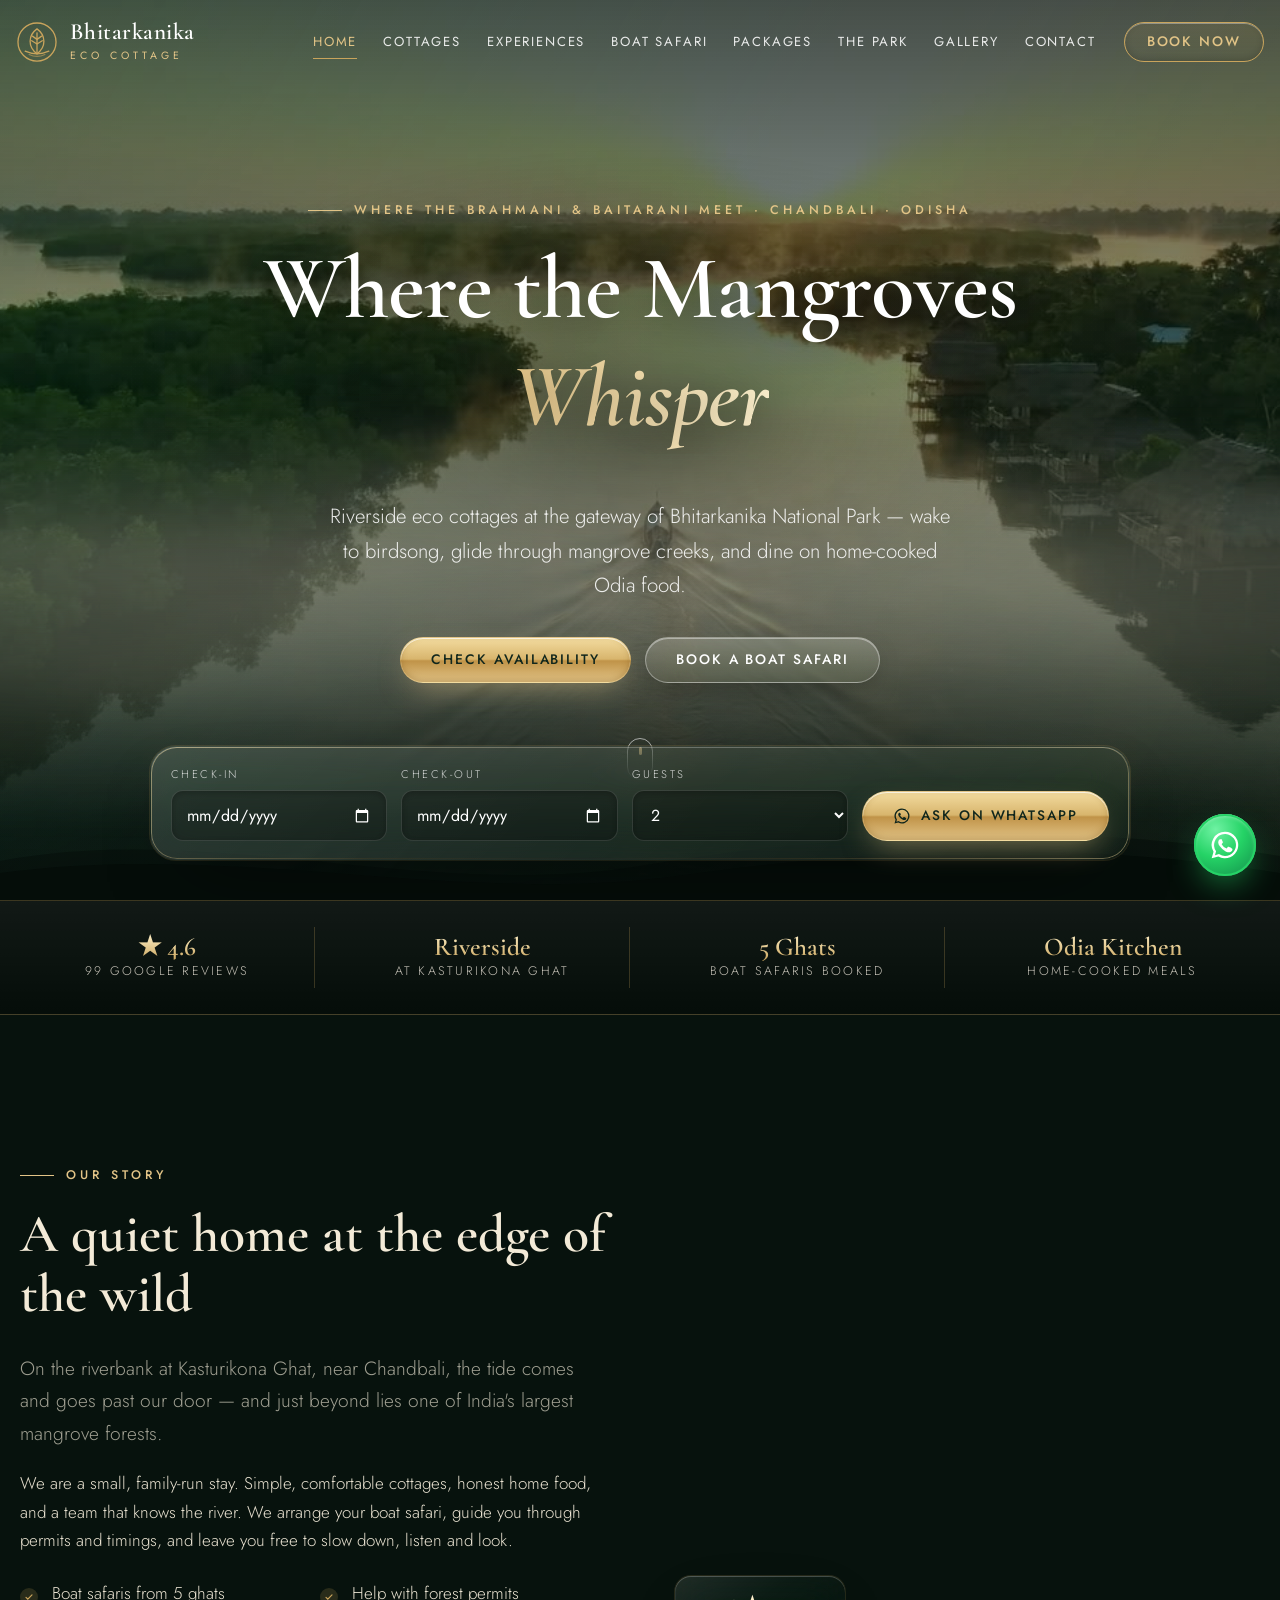
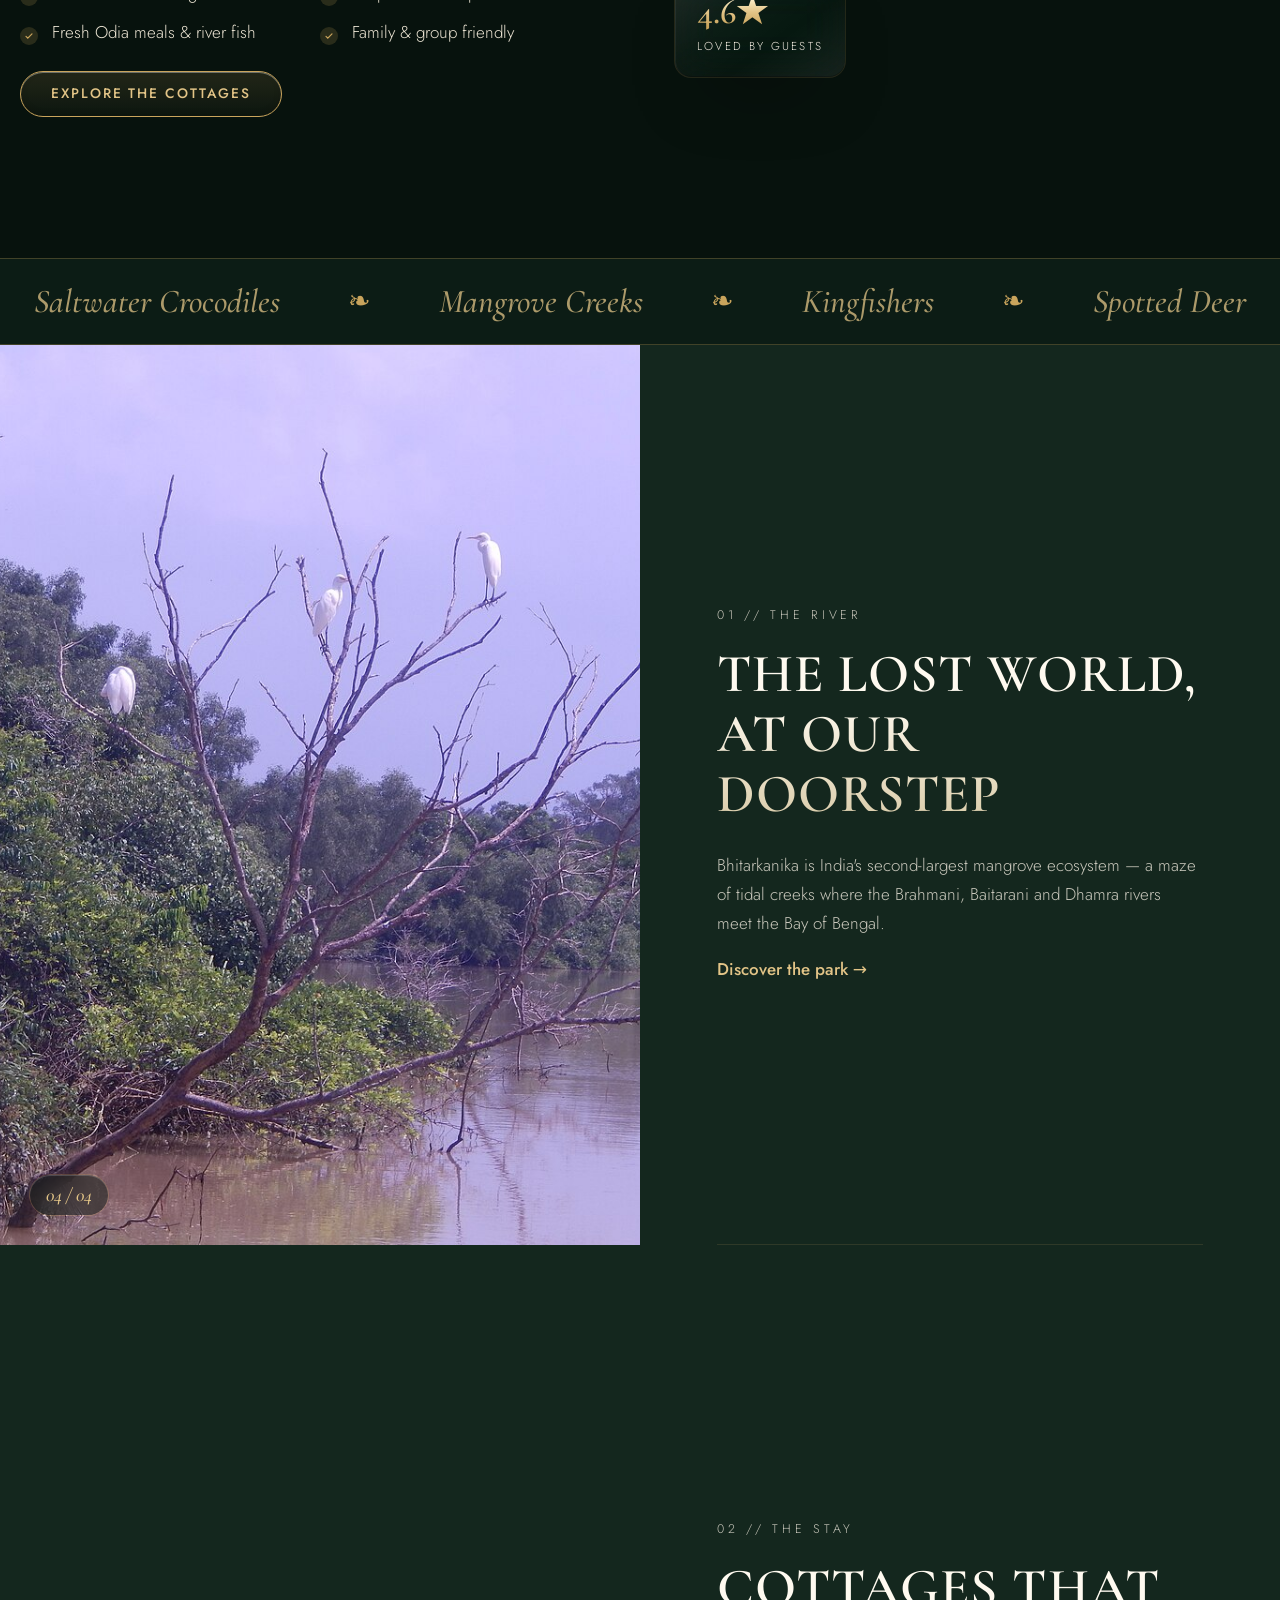
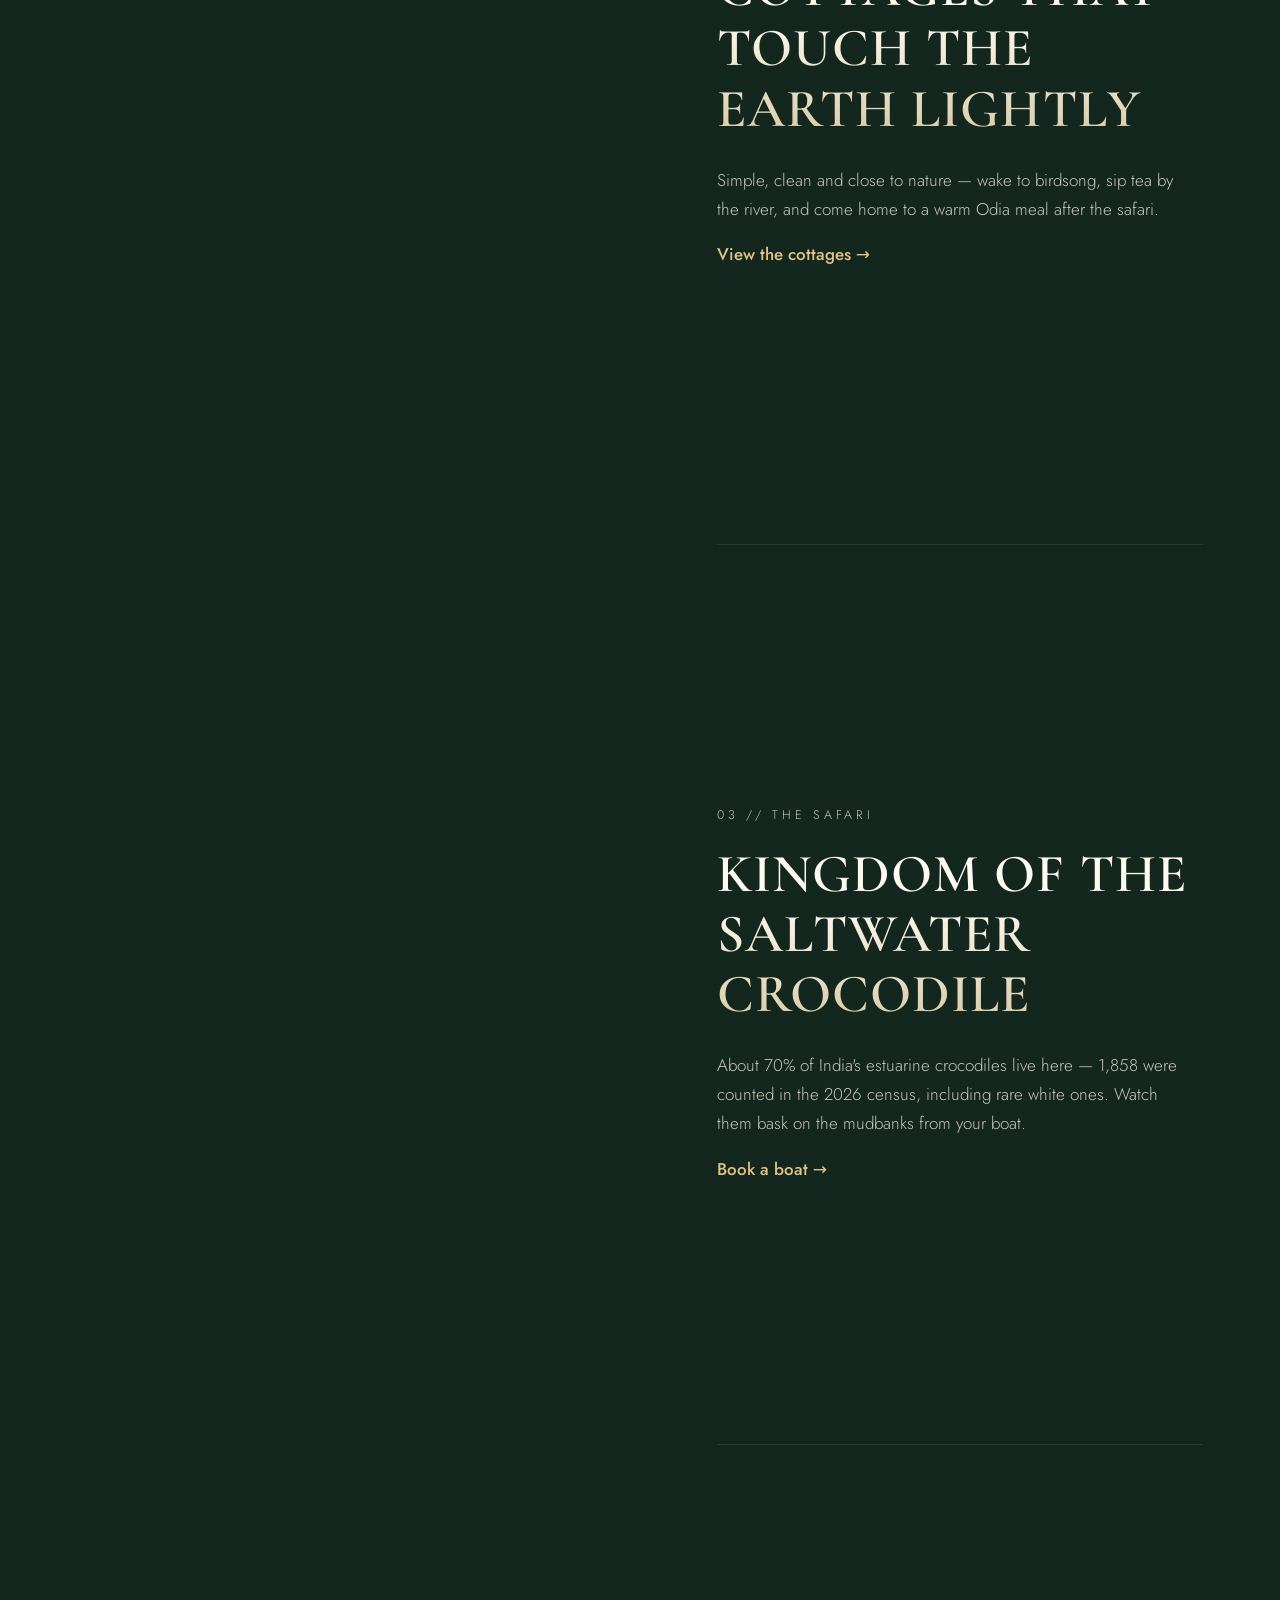
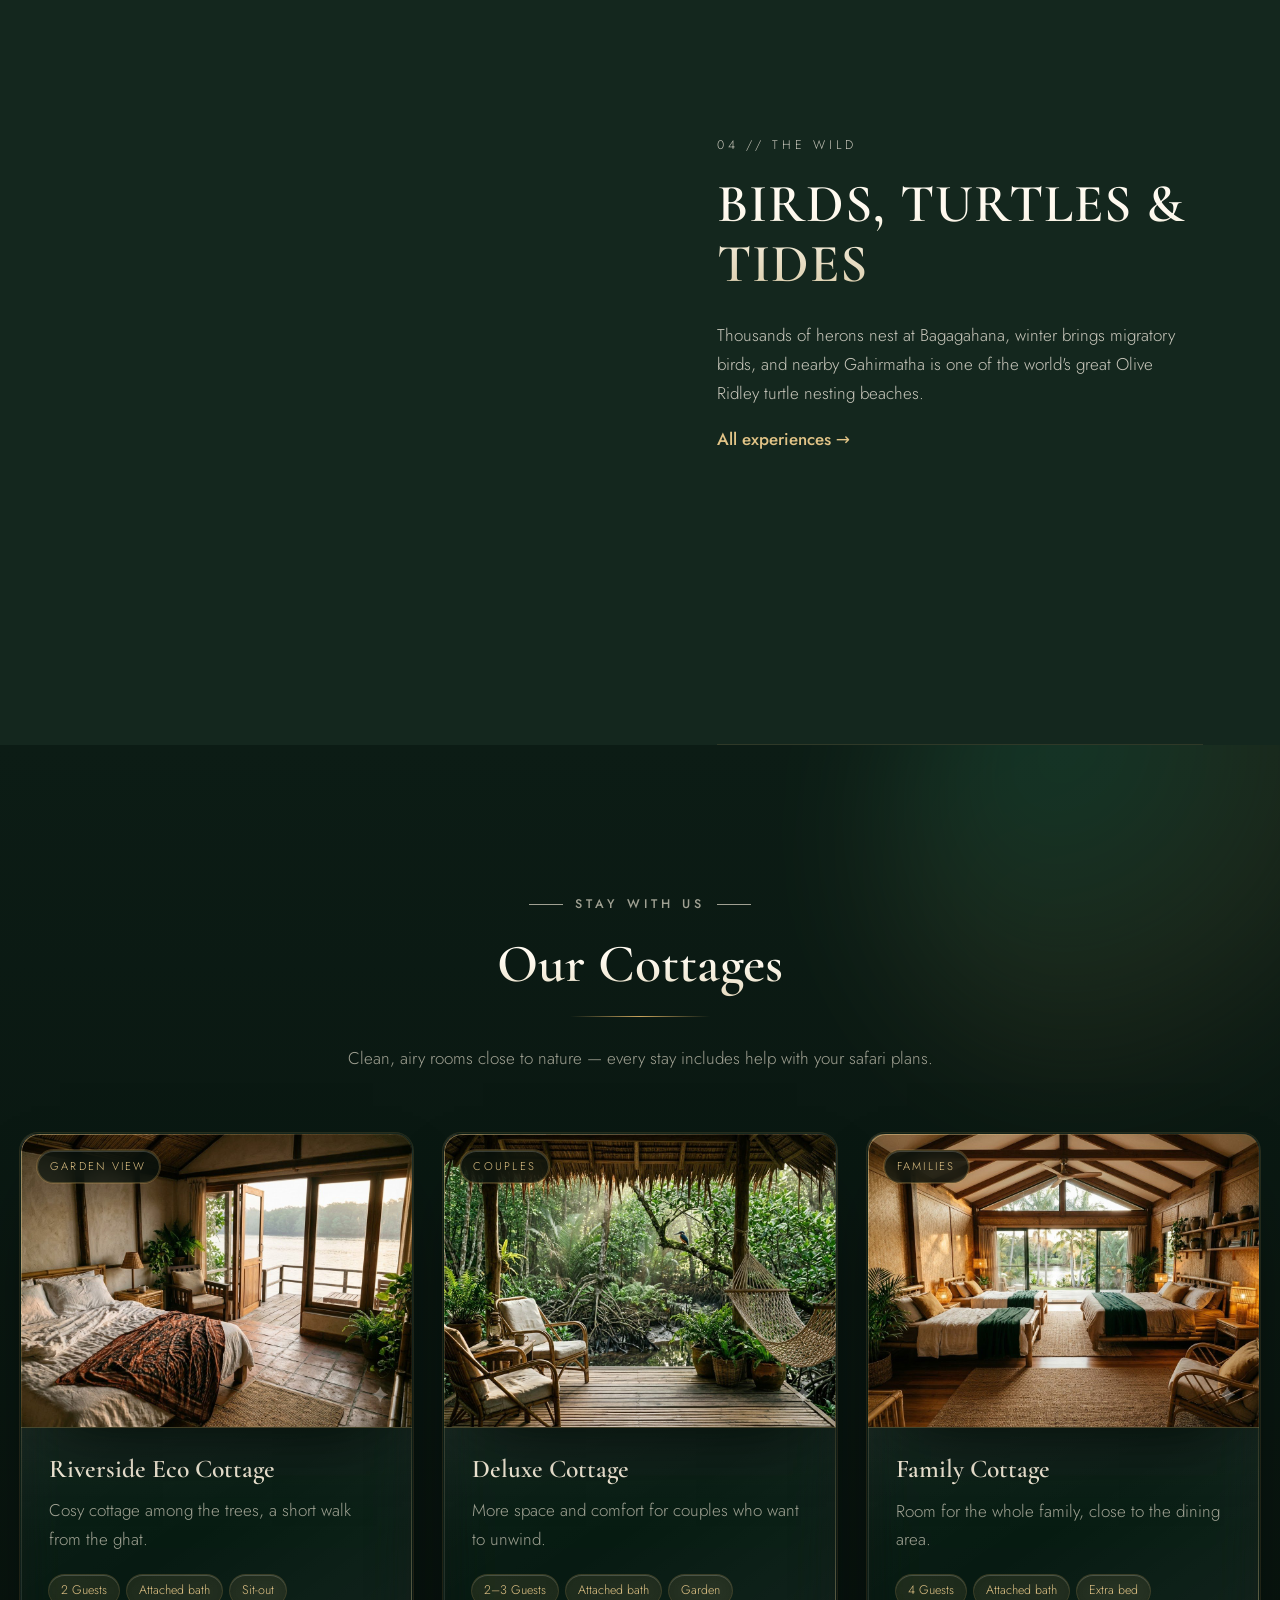
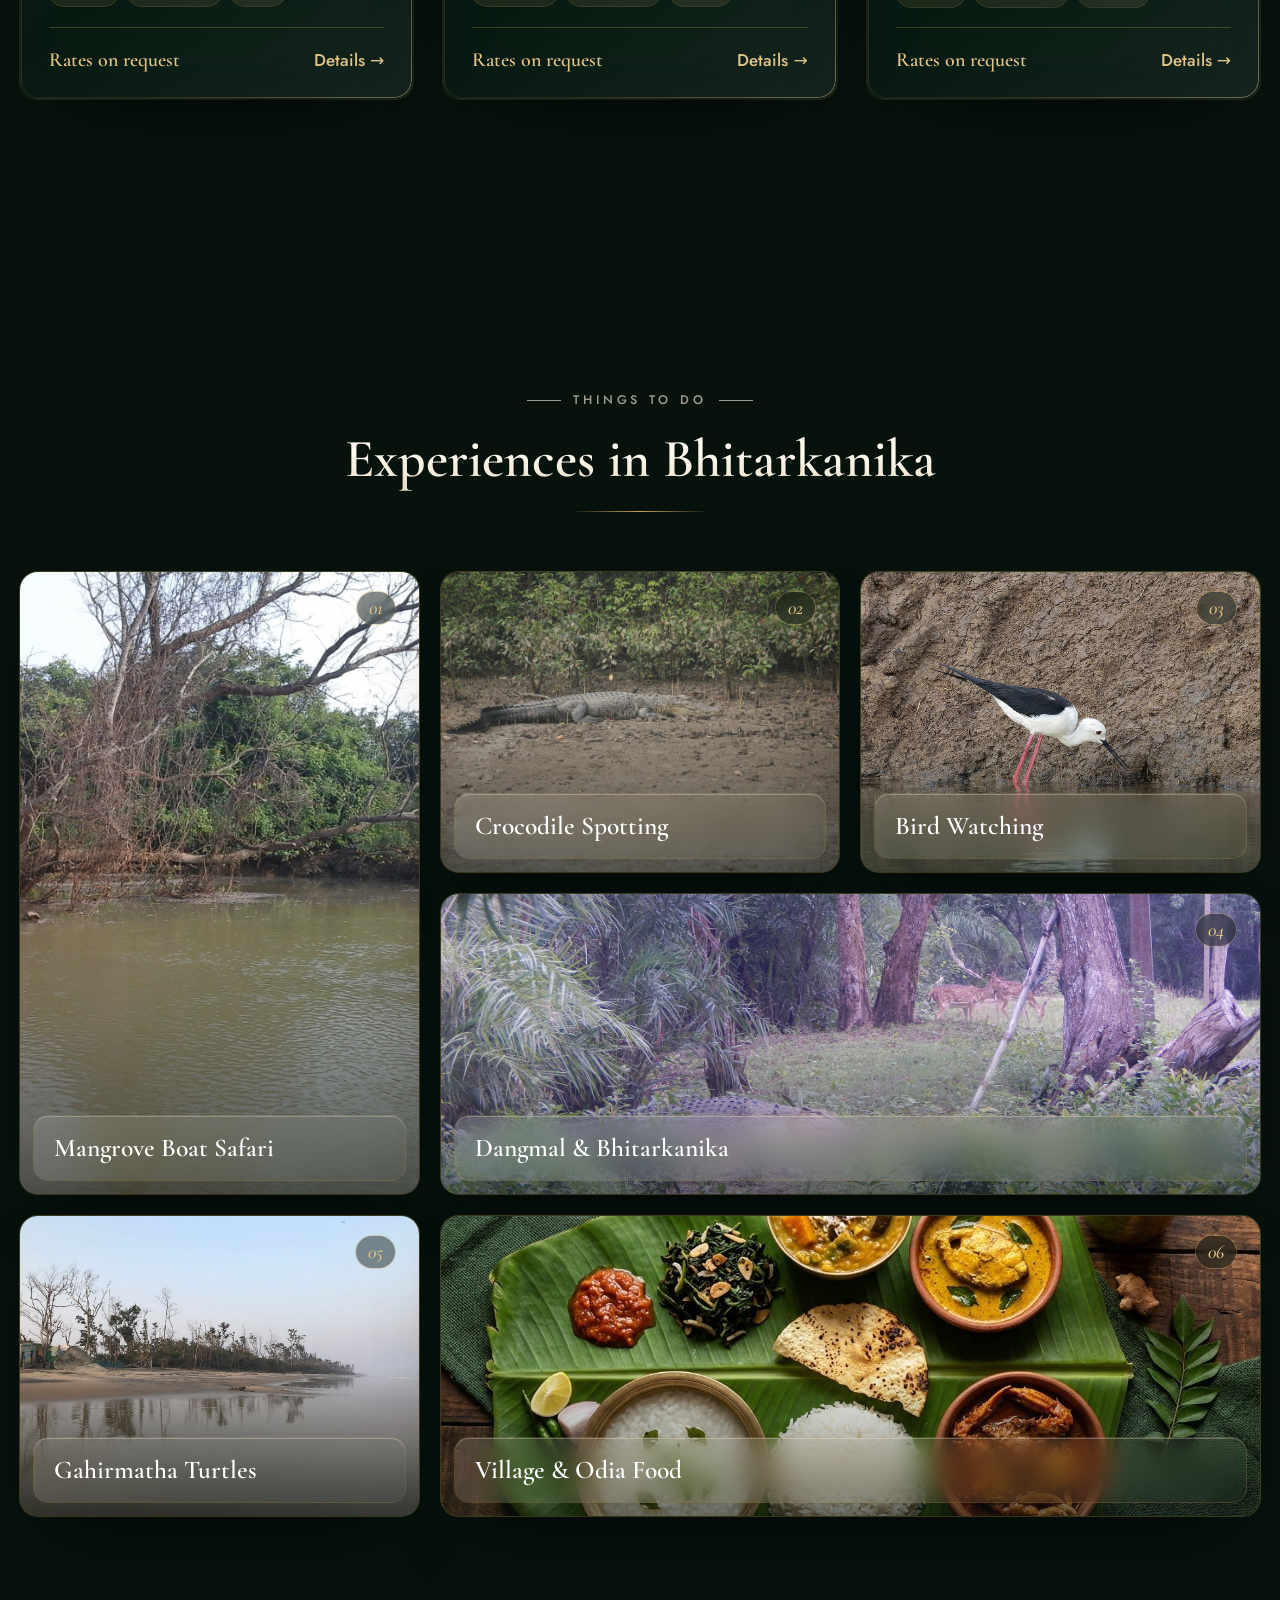
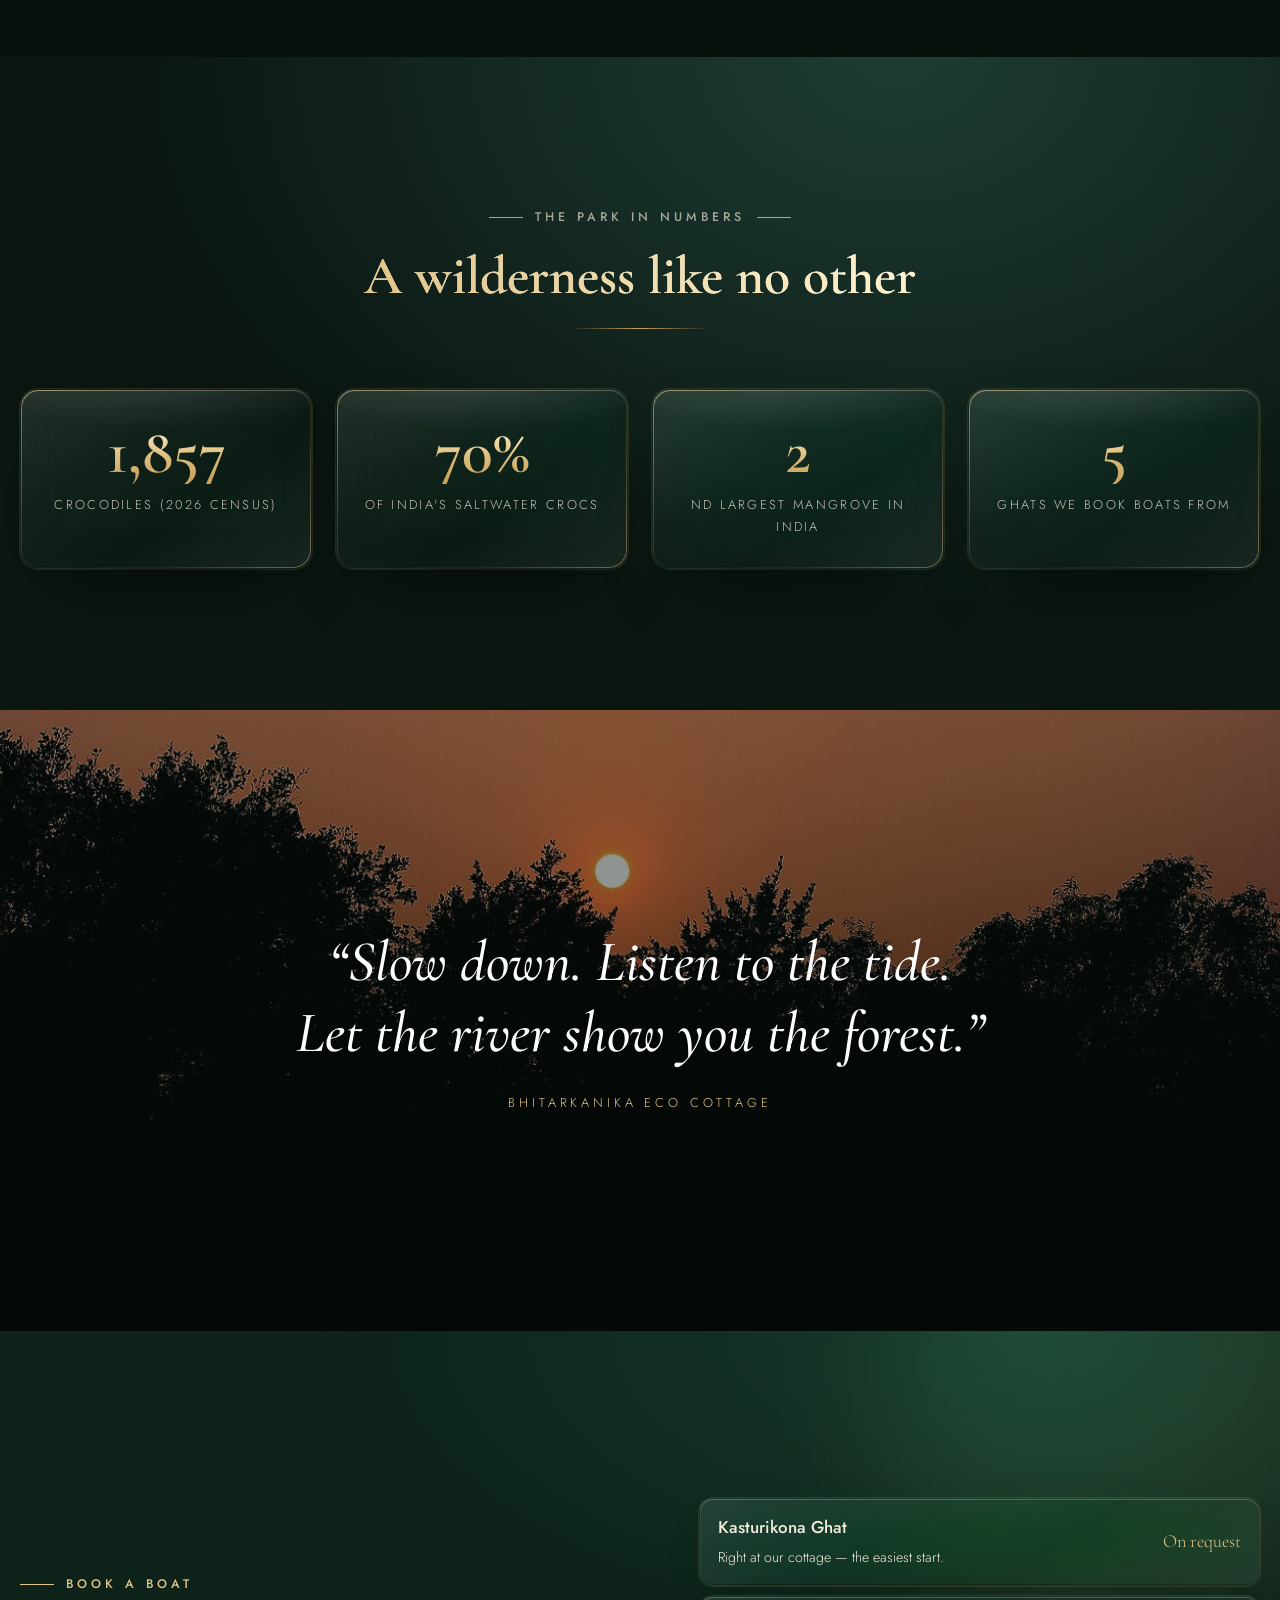
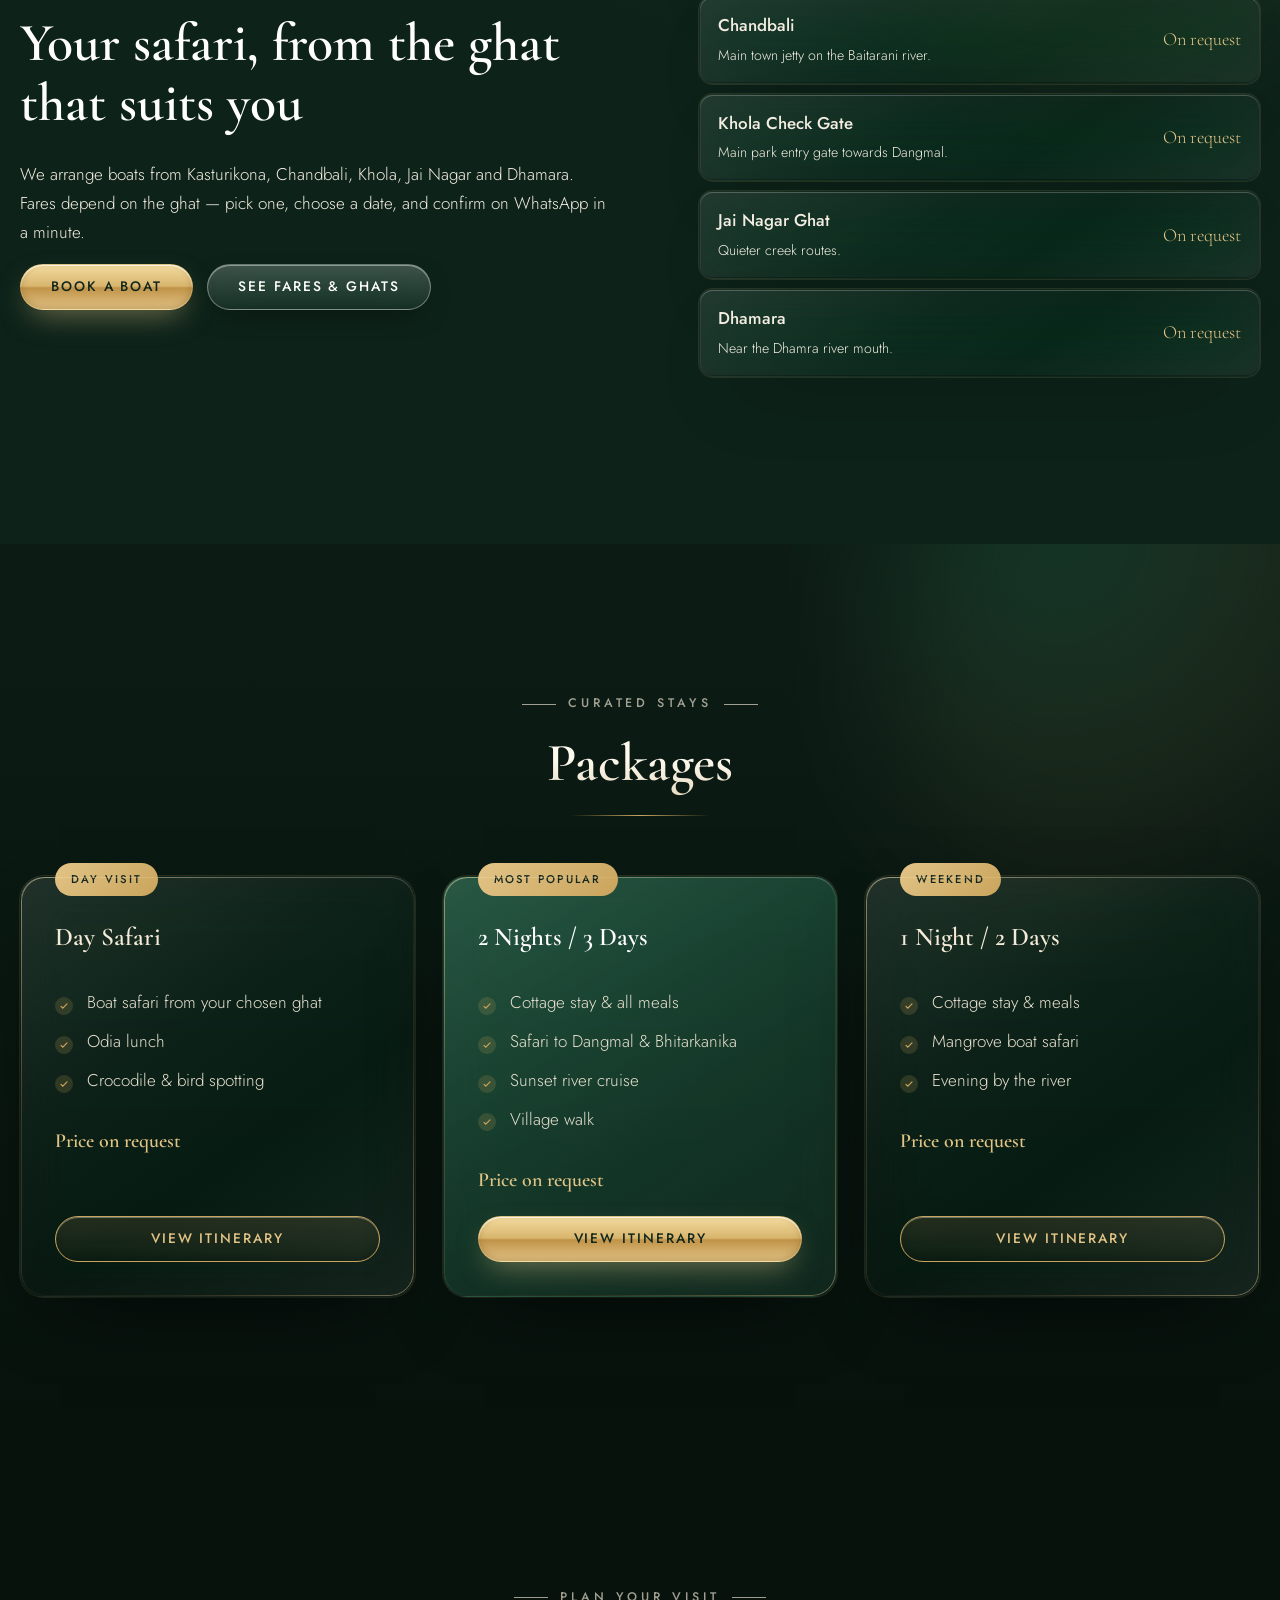
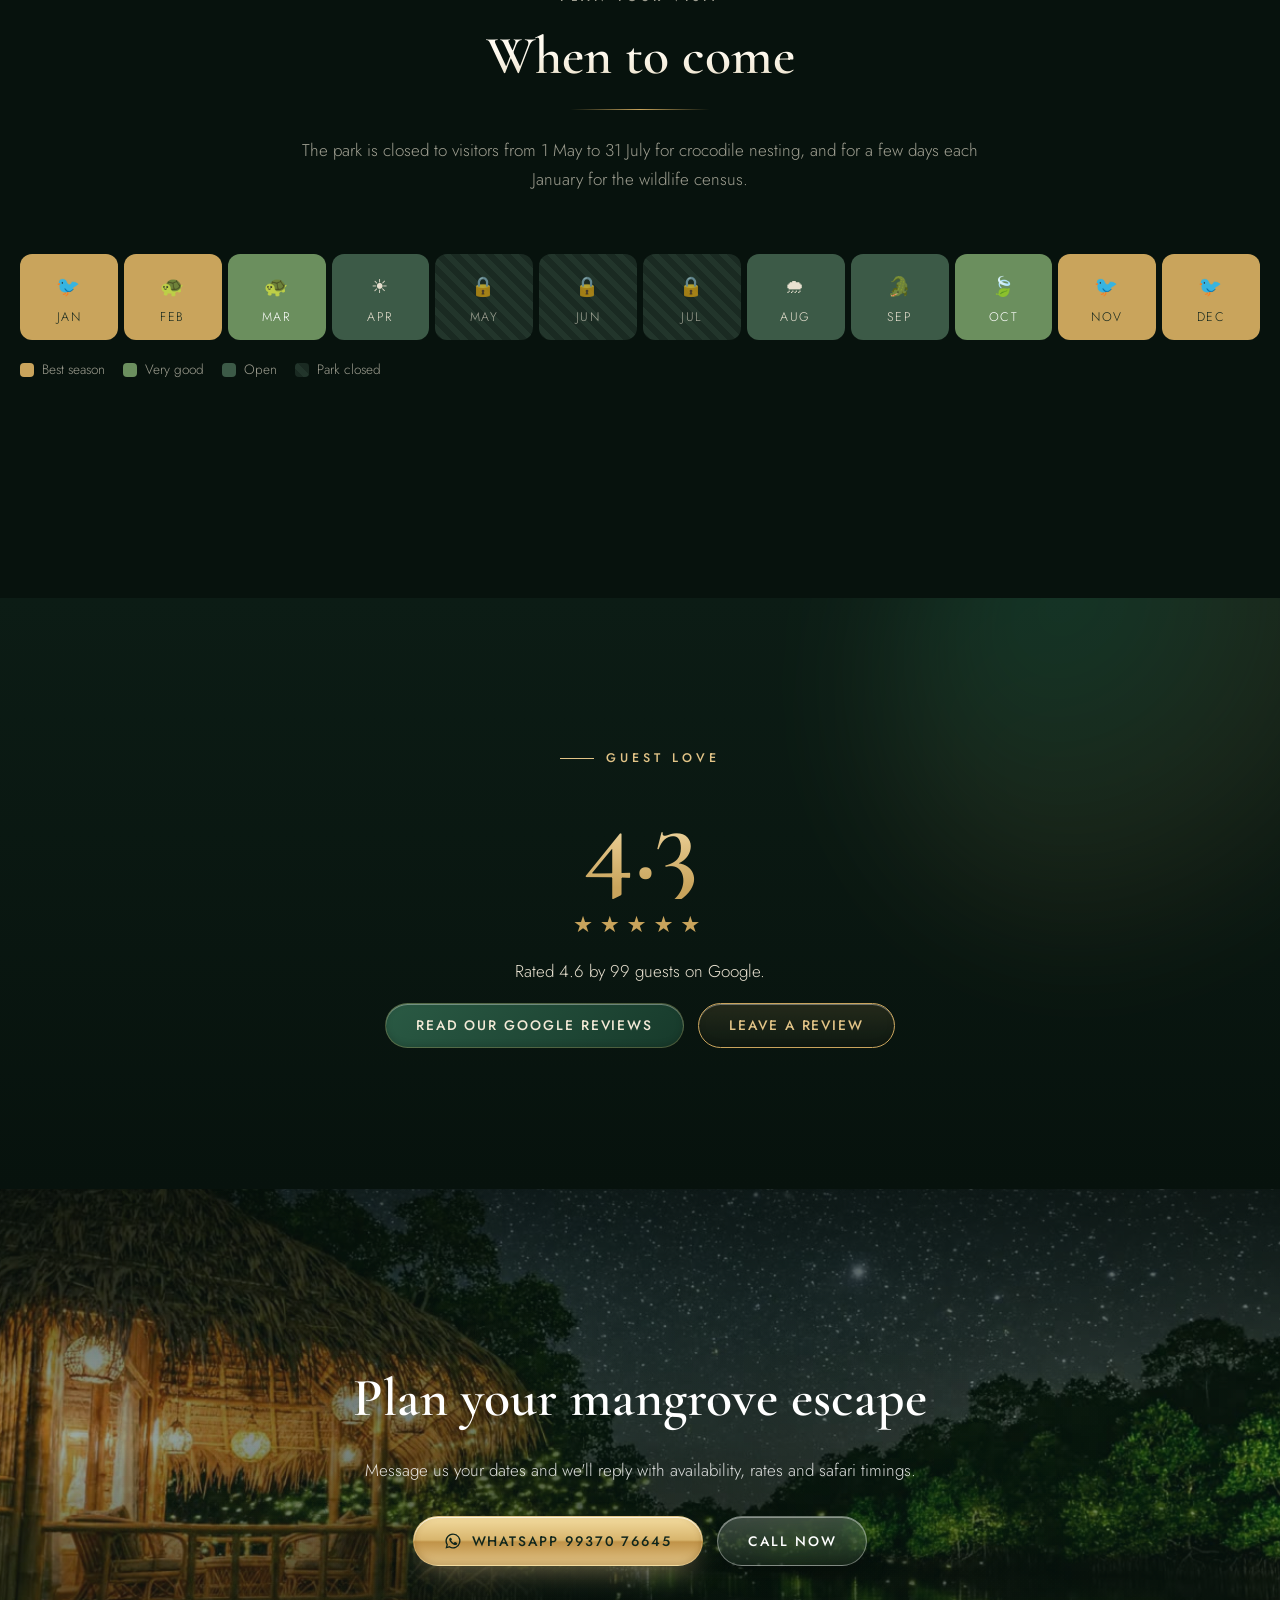
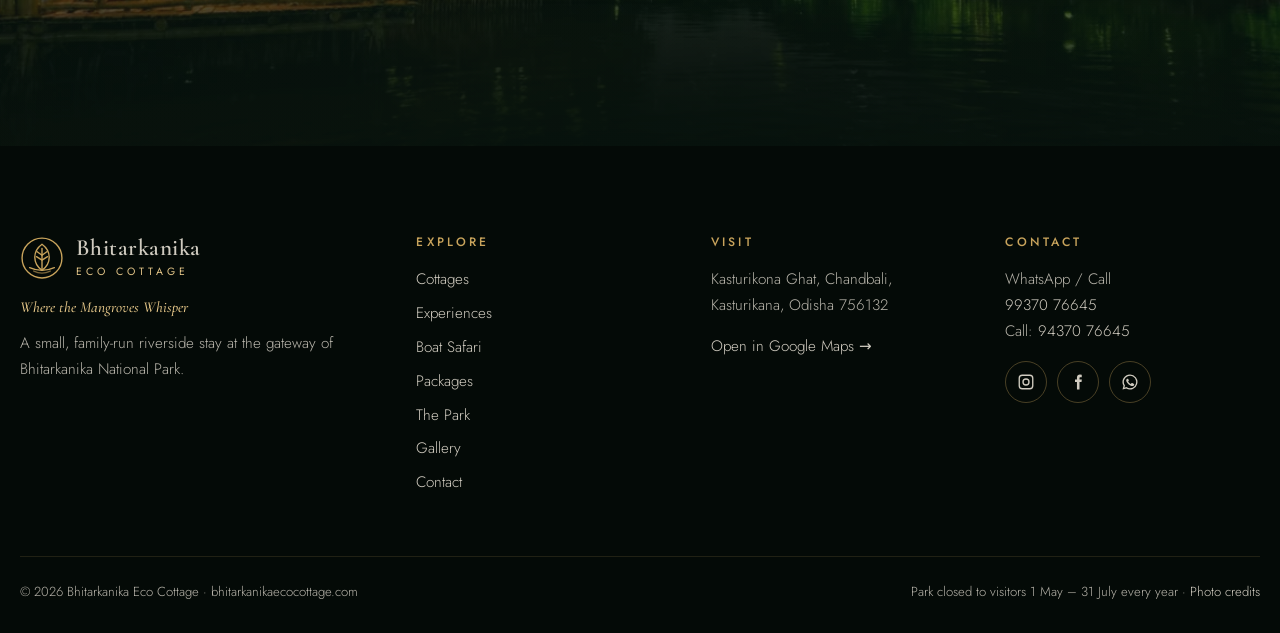
==== commit 0bed7f7e: "Emerald glass redesign with real photos and video heroes - Dark emerald & gold theme with glossy gla" ====
--- a/index.html
+++ b/index.html
@@ -5,7 +5,7 @@
   <meta name="viewport" content="width=device-width, initial-scale=1">
   <title>Bhitarkanika Eco Cottage | Riverside Stay near Bhitarkanika National Park, Chandbali</title>
   <meta name="description" content="Riverside eco cottages at Kasturikona Ghat, Chandbali — gateway to Bhitarkanika National Park. Mangrove boat safaris from 5 ghats, crocodile spotting, bird watching and home-cooked Odia food. Book on WhatsApp.">
-  <meta name="theme-color" content="#1F3B2D">
+  <meta name="theme-color" content="#07120D">
   <link rel="canonical" href="https://bhitarkanikaecocottage.com/">
   <link rel="icon" href="assets/favicon.svg" type="image/svg+xml">
   <meta property="og:type" content="website">
@@ -31,12 +31,13 @@
 <main id="main">
 <!-- HERO -->
 <section class="hero" data-wave="wave--deep">
-  <div class="hero__bg ph" style="background-image:url(images/hero.jpg),url(assets/scenes/dawn.svg)"></div>
+  <div class="hero__bg ph" style="background-image:url(media/delta-aerial.jpg),url(images/hero.jpg),url(assets/scenes/dawn.svg)"></div>
+  <video class="hero__video" src="media/stay-reel.mp4" poster="media/delta-aerial.jpg" autoplay muted loop playsinline aria-hidden="true"></video>
   <div class="hero__overlay"></div>
   <div class="mist mist--1"></div><div class="mist mist--2"></div>
   <div class="birds" data-n="7"></div>
   <div class="hero__content container">
-    <p class="eyebrow fade-up">Kasturikona Ghat · Chandbali · Odisha</p>
+    <p class="eyebrow fade-up">Where the Brahmani &amp; Baitarani meet · Chandbali · Odisha</p>
     <h1><span class="split-line"><span>Where the Mangroves</span></span><span class="split-line"><span><em>Whisper</em></span></span></h1>
     <p class="hero__sub fade-up d1">Riverside eco cottages at the gateway of Bhitarkanika National Park — wake to birdsong, glide through mangrove creeks, and dine on home-cooked Odia food.</p>
     <div class="hero__btns fade-up d2">
@@ -254,7 +255,8 @@
 
 <!-- CTA -->
 <section class="cta">
-  <div class="hero__bg ph" style="background-image:url(images/cta.jpg),url(assets/scenes/night.svg)"></div>
+  <div class="hero__bg ph" style="background-image:url(media/fireflies-night.jpg),url(images/cta.jpg),url(assets/scenes/night.svg)"></div>
+  <video class="hero__video" src="media/fireflies-night.mp4" poster="media/fireflies-night.jpg" preload="none" muted loop playsinline aria-hidden="true"></video>
   <div class="hero__overlay"></div>
   <canvas class="fireflies" data-count="45"></canvas>
   <div class="container">
--- a/css/style.css
+++ b/css/style.css
@@ -583,3 +583,227 @@
 /* page-hero background image layer for subpages uses .hero__bg */
 .hero__bg.ph { background-color: var(--green-900); }
 .wave--deep { color: var(--green-900); }
+
+/* =========================================================
+   Emerald Night theme — deep jungle green, glass & gold
+   (overrides the light surfaces above)
+   ========================================================= */
+:root {
+  --bg: #07120d;
+  --bg-2: #0c1c15;
+  --surface: rgba(255, 255, 255, .045);
+  --surface-2: rgba(255, 255, 255, .08);
+  --text: #e8e1d0;
+  --text-muted: rgba(232, 225, 208, .68);
+  --gold-line: rgba(201, 164, 92, .28);
+  --emerald: #2fbf8a;
+  --glow: 0 0 0 1px rgba(201,164,92,.35), 0 24px 70px -30px rgba(47,191,138,.45);
+  --line: rgba(201, 164, 92, .18);
+}
+body { background: var(--bg); color: var(--text); }
+body::before { content: ""; position: fixed; inset: 0; z-index: -1; pointer-events: none;
+  background: radial-gradient(60% 40% at 15% 10%, rgba(47,191,138,.08), transparent 70%), radial-gradient(50% 40% at 90% 60%, rgba(201,164,92,.06), transparent 70%); }
+h1, h2, h3, h4 { color: #f3ead7; }
+.section__head p, .lead, .card__body p, .fact p, .contact-card span, .legend, .faq details > div { color: var(--text-muted); }
+.link { color: var(--gold-2); }
+.eyebrow--dark { color: var(--gold-2); }
+
+/* sections */
+.section--sand { background: linear-gradient(180deg, var(--bg-2), var(--bg)); }
+.section--green { background: radial-gradient(80% 60% at 80% 0%, #17392b, #0d2219 70%); }
+.trust { background: #050d09; border-block: 1px solid var(--gold-line); }
+.marquee { background: var(--bg-2); border-color: var(--gold-line); }
+.marquee__track span { color: rgba(226,196,135,.75); }
+.wave { color: var(--bg); }
+.wave--sand { color: var(--bg-2); }
+.wave--green { color: #0d2219; }
+.wave--deep { color: #050d09; }
+
+/* glass cards with gold hairline */
+.card, .pkg, .fact, .contact-card, .form-card {
+  background: linear-gradient(160deg, rgba(255,255,255,.07), rgba(255,255,255,.02));
+  border: 1px solid var(--gold-line); color: var(--text);
+  backdrop-filter: blur(14px); box-shadow: 0 30px 80px -40px rgba(0,0,0,.9);
+}
+.card:hover, .pkg:hover, .fact:hover, .contact-card:hover { box-shadow: var(--glow); border-color: rgba(201,164,92,.6); }
+.pkg--featured { background: linear-gradient(160deg, #1d4434, #0f2a1f); border-color: var(--gold); }
+.card__foot { border-color: var(--gold-line); }
+.card__tag { background: rgba(7,18,13,.7); color: var(--gold-2); border: 1px solid var(--gold-line); backdrop-filter: blur(6px); }
+.amen li { background: rgba(201,164,92,.1); color: var(--gold-2); }
+.price { color: var(--gold-2); }
+.fact__icon { background: rgba(201,164,92,.14); color: var(--gold-2); }
+.contact-card strong, .form-card h3, .faq summary { color: #f3ead7; }
+.form-card label { color: var(--text-muted); }
+.form-card input, .form-card select, .form-card textarea { background: rgba(0,0,0,.28); border-color: var(--gold-line); color: var(--text); color-scheme: dark; }
+.form-card select option { background: #0c1c15; }
+.fare { background: rgba(201,164,92,.1); color: var(--text); }
+@keyframes pulse { 0% { background: rgba(201,164,92,.45); } 100% { background: rgba(201,164,92,.1); } }
+.itin__day::before { background: var(--bg); }
+address { background: var(--surface); }
+.map { border-color: rgba(201,164,92,.3); }
+.map iframe { filter: invert(.9) hue-rotate(180deg) saturate(.6) contrast(.95); }
+.photo--small { border-color: var(--bg); }
+.reviews__score { color: var(--gold-2); }
+.stars-fill { background: linear-gradient(90deg, var(--gold) 92%, rgba(255,255,255,.15) 92%); -webkit-background-clip: text; background-clip: text; }
+.btn--outline-dark { color: var(--gold-2); border-color: var(--gold); }
+.btn--outline-dark:hover { --bg: var(--gold); color: #07120d; }
+.btn--green { --bg: linear-gradient(135deg, #2a5a44, #173a2b); color: #f3ead7; border-color: var(--gold-line); }
+.btn--gold { box-shadow: 0 10px 30px -12px rgba(226,196,135,.6); }
+.filters button { color: var(--gold-2); border-color: var(--gold-line); }
+.filters button.is-active, .filters button:hover { background: var(--gold); color: #07120d; border-color: var(--gold); }
+.m-ok { background: #3c5a47; color: #e8e1d0; }
+.m-closed { background: repeating-linear-gradient(45deg, #1a2a22, #1a2a22 6px, #22352b 6px, #22352b 12px); color: var(--text-muted); }
+.to-top { background: var(--bg-2); color: var(--gold-2); border-color: var(--gold-line); }
+.tile, .exp__media, .card__img, .m, .video-card { box-shadow: 0 0 0 1px var(--gold-line), 0 30px 70px -35px rgba(0,0,0,.9); }
+.tile:hover { box-shadow: var(--glow); }
+
+/* hero: video layer + emerald grade */
+.hero__video { position: absolute; inset: 0; width: 100%; height: 100%; object-fit: cover; z-index: -3; opacity: 0; transition: opacity 1.6s var(--ease); }
+.hero__video.is-playing { opacity: 1; }
+.hero__overlay { background:
+  radial-gradient(120% 80% at 50% 110%, rgba(7,18,13,.95) 10%, transparent 60%),
+  radial-gradient(60% 45% at 50% 50%, rgba(7,18,13,.45), transparent 75%),
+  linear-gradient(180deg, rgba(7,18,13,.75) 0%, rgba(10,40,28,.4) 45%, rgba(7,18,13,.88) 100%); }
+.hero::after { content: ""; position: absolute; inset: 0; z-index: -2; pointer-events: none; background: linear-gradient(120deg, rgba(47,191,138,.18), transparent 50%, rgba(201,164,92,.12)); mix-blend-mode: soft-light; }
+.hero h1 em { background: linear-gradient(90deg, var(--gold-2), #fff3d0, var(--gold)); -webkit-background-clip: text; background-clip: text; color: transparent; background-size: 200% 100%; animation: shimmer 7s linear infinite; }
+.booking-bar { background: rgba(7,18,13,.45); border-color: rgba(201,164,92,.35); box-shadow: 0 0 0 1px rgba(255,255,255,.04) inset, 0 40px 90px -30px rgba(0,0,0,.9); }
+
+/* glassy header with gold hairline once scrolled */
+.nav.is-solid { background: rgba(7,18,13,.72); border-bottom: 1px solid var(--gold-line); }
+
+/* gallery video cards play inline */
+.video-card video { position: absolute; inset: 0; width: 100%; height: 100%; object-fit: cover; opacity: 0; transition: opacity 1s var(--ease); }
+.video-card video.is-playing { opacity: 1; }
+
+/* section entrance: soft blur-in for headings, image curtain wipe */
+.reveal { filter: blur(6px); transition-property: opacity, transform, filter; }
+.reveal.is-in { filter: none; }
+.reveal--mask { clip-path: inset(0 0 100% 0 round var(--radius)); }
+.reveal--mask.is-in { clip-path: inset(0 0 0 0 round var(--radius)); }
+.section__head h2::after { content: ""; display: block; width: 0; height: 1px; margin: 22px auto 0; background: linear-gradient(90deg, transparent, var(--gold), transparent); transition: width 1.4s .3s var(--ease-out); }
+.section__head h2.is-in::after { width: 140px; }
+
+/* tilt-glow on cards (pointer position set by JS) */
+.card, .pkg, .tile { --mx: 50%; --my: 50%; }
+.card::before, .pkg::before { content: ""; position: absolute; inset: 0; border-radius: inherit; pointer-events: none; z-index: 2;
+  background: radial-gradient(400px circle at var(--mx) var(--my), rgba(226,196,135,.12), transparent 45%); opacity: 0; transition: opacity .4s; }
+.card { position: relative; }
+.card:hover::before, .pkg:hover::before { opacity: 1; }
+
+/* page veil: emerald */
+.veil { background: radial-gradient(circle at 50% 60%, #134232, #050d09 70%); }
+.footer { background: #040a07; }
+.mobile-bar { background: rgba(7,18,13,.95); backdrop-filter: blur(10px); }
+@media (prefers-reduced-motion: reduce) { .hero__video, .video-card video { display: none; } .reveal { filter: none; } }
+
+/* =========================================================
+   Liquid Glass: glossy glassmorphism, specular highlights,
+   gold gradient hairlines and light sweeps
+   ========================================================= */
+:root {
+  --glass-bg: linear-gradient(145deg, rgba(255,255,255,.11) 0%, rgba(255,255,255,.04) 38%, rgba(255,255,255,.02) 62%, rgba(255,255,255,.07) 100%);
+  --glass-blur: blur(22px) saturate(1.6);
+  --glass-edge: inset 0 1px 0 rgba(255,255,255,.22), inset 0 -1px 0 rgba(0,0,0,.25), inset 1px 0 0 rgba(255,255,255,.06);
+  --gold-grad: linear-gradient(135deg, rgba(243,220,160,.9), rgba(201,164,92,.25) 30%, rgba(255,255,255,.08) 50%, rgba(201,164,92,.25) 70%, rgba(243,220,160,.8));
+}
+
+/* shared glass surface */
+.card, .pkg, .fact, .contact-card, .form-card, .stat.glass, .booking-bar, .ghat-list li, .badge-float, address {
+  background: var(--glass-bg);
+  -webkit-backdrop-filter: var(--glass-blur); backdrop-filter: var(--glass-blur);
+  box-shadow: var(--glass-edge), 0 30px 80px -40px rgba(0,0,0,.95), 0 0 0 1px rgba(201,164,92,.16);
+  border-color: transparent;
+}
+/* gradient gold hairline border (mask trick) */
+.card, .pkg, .fact, .contact-card, .form-card, .stat.glass { position: relative; }
+.card::after, .pkg::after, .fact::after, .contact-card::after, .form-card::after, .booking-bar::after, .stat.glass::after {
+  content: ""; position: absolute; inset: 0; border-radius: inherit; padding: 1px; pointer-events: none; z-index: 3;
+  background: var(--gold-grad);
+  -webkit-mask: linear-gradient(#000 0 0) content-box, linear-gradient(#000 0 0); -webkit-mask-composite: xor;
+  mask: linear-gradient(#000 0 0) content-box exclude, linear-gradient(#000 0 0);
+  opacity: .55; transition: opacity .5s;
+}
+.card:hover::after, .pkg:hover::after, .fact:hover::after, .contact-card:hover::after, .stat.glass:hover::after { opacity: 1; }
+
+/* specular gloss: soft top reflection + diagonal light sweep on hover */
+.fact, .contact-card, .stat.glass, .form-card { overflow: hidden; }
+.fact::before, .contact-card::before, .stat.glass::before, .form-card::before {
+  content: ""; position: absolute; inset: 0; border-radius: inherit; pointer-events: none; z-index: 0;
+  background:
+    linear-gradient(115deg, transparent 35%, rgba(255,255,255,.14) 45%, rgba(255,255,255,.04) 52%, transparent 60%) -150% 0 / 250% 100% no-repeat,
+    radial-gradient(120% 60% at 50% -10%, rgba(255,255,255,.12), transparent 55%);
+  transition: background-position 1.1s var(--ease-out);
+}
+.fact:hover::before, .contact-card:hover::before, .stat.glass:hover::before { background-position: 150% 0, 0 0; }
+.fact > *, .contact-card > *, .stat.glass > *, .form-card > * { position: relative; z-index: 1; }
+.card::before, .pkg::before {
+  background:
+    radial-gradient(400px circle at var(--mx) var(--my), rgba(226,196,135,.16), transparent 45%),
+    linear-gradient(115deg, transparent 40%, rgba(255,255,255,.10) 48%, transparent 56%);
+}
+.card__body { background: linear-gradient(180deg, rgba(255,255,255,.04), transparent 40%); }
+.pkg--featured { background: linear-gradient(150deg, rgba(47,120,90,.55), rgba(15,42,31,.65)), var(--glass-bg); }
+
+/* floating glass navigation pill */
+.nav__inner { transition: background .5s var(--ease), box-shadow .5s, padding .4s, margin .4s, border-radius .4s; }
+.nav.is-solid { background: transparent; border: 0; box-shadow: none; -webkit-backdrop-filter: none; backdrop-filter: none; }
+.nav.is-solid .nav__inner {
+  height: calc(100% - 14px); margin-top: 7px; padding: 0 10px 0 18px; border-radius: 999px;
+  background: linear-gradient(135deg, rgba(20,48,36,.62), rgba(7,18,13,.55));
+  -webkit-backdrop-filter: var(--glass-blur); backdrop-filter: var(--glass-blur);
+  box-shadow: var(--glass-edge), 0 0 0 1px rgba(201,164,92,.28), 0 20px 50px -20px rgba(0,0,0,.8);
+}
+@media (max-width: 1080px) { .nav.is-solid .nav__inner { padding: 0 6px 0 14px; } }
+
+/* glossy buttons */
+.btn { box-shadow: inset 0 1px 0 rgba(255,255,255,.35), inset 0 -2px 6px rgba(0,0,0,.15); }
+.btn--gold { --bg: linear-gradient(180deg, #f3dca0 0%, #d8b56d 48%, #c09348 52%, #e2c487 100%); color: #10261c;
+  box-shadow: inset 0 1px 0 rgba(255,255,255,.7), inset 0 -2px 6px rgba(120,80,20,.3), 0 12px 30px -10px rgba(226,196,135,.55); }
+.btn--glass { --bg: linear-gradient(180deg, rgba(255,255,255,.22), rgba(255,255,255,.06)); border-color: rgba(255,255,255,.35);
+  -webkit-backdrop-filter: var(--glass-blur); backdrop-filter: var(--glass-blur); box-shadow: inset 0 1px 0 rgba(255,255,255,.4), 0 10px 30px -14px rgba(0,0,0,.6); }
+.btn--outline, .btn--outline-dark { --bg: linear-gradient(180deg, rgba(201,164,92,.14), rgba(201,164,92,.03)); }
+
+/* glass caption panels on photo tiles */
+.tile .tile__cap { margin: 14px; padding: 18px 20px; border-radius: 14px; left: 0; right: 0;
+  background: linear-gradient(135deg, rgba(255,255,255,.14), rgba(255,255,255,.04));
+  -webkit-backdrop-filter: blur(14px) saturate(1.4); backdrop-filter: blur(14px) saturate(1.4);
+  box-shadow: inset 0 1px 0 rgba(255,255,255,.25), 0 0 0 1px rgba(201,164,92,.25); }
+.tile::before { background: linear-gradient(180deg, transparent 50%, rgba(7,18,13,.55)); }
+.tile__num { padding: 4px 12px; border-radius: 999px; background: rgba(7,18,13,.45); -webkit-backdrop-filter: blur(8px); backdrop-filter: blur(8px); box-shadow: 0 0 0 1px rgba(201,164,92,.35); }
+
+/* booking bar + inputs: frosted */
+.booking-bar { background: linear-gradient(135deg, rgba(255,255,255,.14), rgba(255,255,255,.04)); border-radius: 26px; }
+.booking-bar input, .booking-bar select, .form-card input, .form-card select, .form-card textarea {
+  background: rgba(0,0,0,.25); border: 1px solid rgba(255,255,255,.12); box-shadow: inset 0 2px 6px rgba(0,0,0,.25); }
+
+/* glass chips & badges */
+.card__tag, .amen li, .story__count { -webkit-backdrop-filter: blur(10px); backdrop-filter: blur(10px); box-shadow: inset 0 1px 0 rgba(255,255,255,.18), 0 0 0 1px rgba(201,164,92,.25); }
+.trust { background: linear-gradient(180deg, rgba(255,255,255,.05), rgba(255,255,255,0)), #050d09; }
+.trust__item strong { background: linear-gradient(180deg, #fff1c9, var(--gold)); -webkit-background-clip: text; background-clip: text; color: transparent; }
+.stat strong, .reviews__score, .badge-float strong { background: linear-gradient(180deg, #fff3d0 10%, var(--gold-2) 50%, var(--gold) 90%); -webkit-background-clip: text; background-clip: text; color: transparent; }
+
+/* ambient glass orbs drifting behind sections */
+.section--sand, .section--green { overflow: hidden; isolation: isolate; }
+.section--sand::before, .section--green::before {
+  content: ""; position: absolute; z-index: -1; width: 560px; height: 560px; border-radius: 50%; pointer-events: none;
+  top: -180px; right: -160px; filter: blur(70px); opacity: .5;
+  background: radial-gradient(circle at 30% 30%, rgba(47,191,138,.35), rgba(201,164,92,.18) 50%, transparent 70%);
+  animation: orb 18s ease-in-out infinite alternate;
+}
+@keyframes orb { to { transform: translate(-120px, 140px) scale(1.15); } }
+
+/* polished section titles */
+.section__head h2, .chapter h2 { background: linear-gradient(180deg, #fffaf0 30%, #d9cba8); -webkit-background-clip: text; background-clip: text; color: transparent; }
+.hero h1 { filter: drop-shadow(0 6px 30px rgba(0,0,0,.45)); }
+
+/* glossy floating WhatsApp + to-top */
+.wa-float { background: radial-gradient(circle at 35% 25%, #6ff2a3, #25d366 45%, #128c4a); box-shadow: inset 0 2px 4px rgba(255,255,255,.5), 0 14px 34px -10px rgba(37,211,102,.7); }
+.to-top { background: var(--glass-bg), rgba(7,18,13,.6); -webkit-backdrop-filter: var(--glass-blur); backdrop-filter: var(--glass-blur); box-shadow: var(--glass-edge), 0 0 0 1px rgba(201,164,92,.3); }
+
+/* mobile: lighter blur for performance */
+@media (max-width: 600px) {
+  :root { --glass-blur: blur(12px) saturate(1.4); }
+  .section--sand::before, .section--green::before { width: 320px; height: 320px; }
+  .tile .tile__cap { margin: 10px; padding: 14px 16px; }
+}
+@media (prefers-reduced-motion: reduce) { .section--sand::before, .section--green::before { animation: none; } }
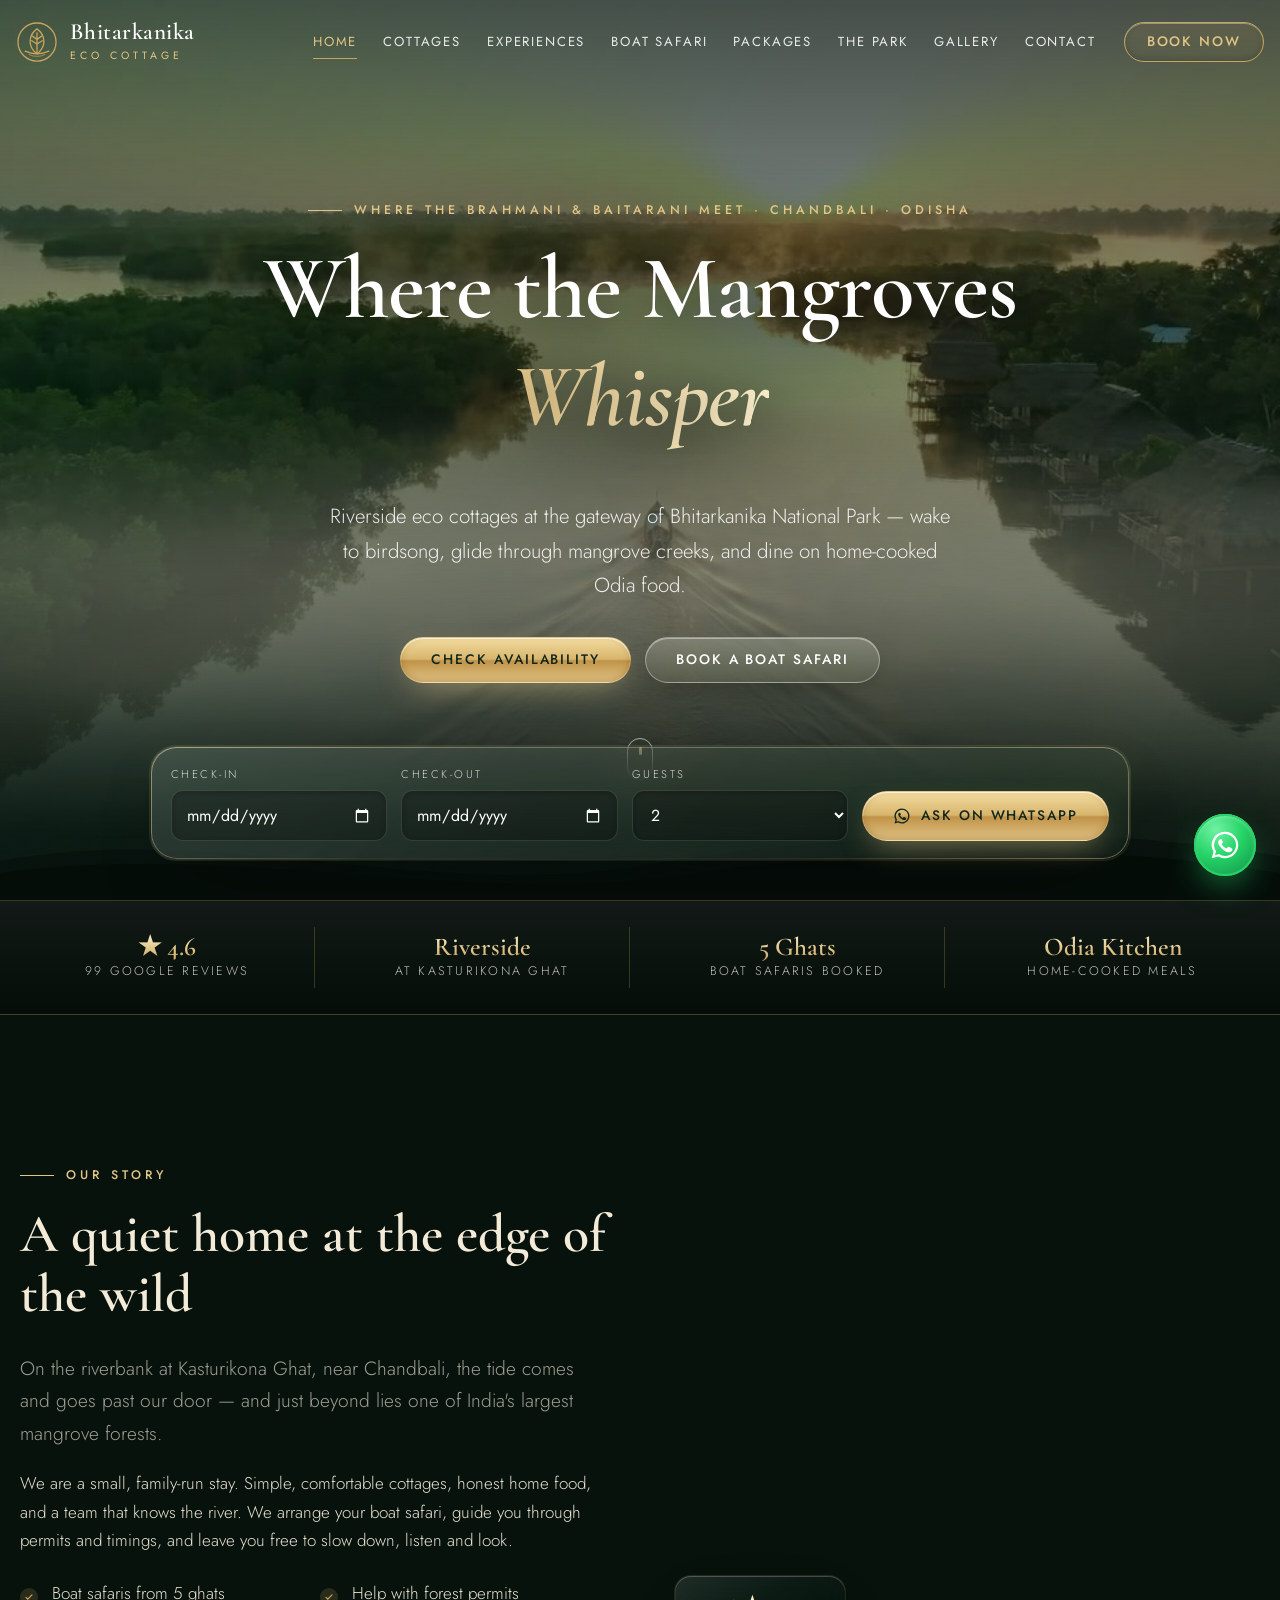
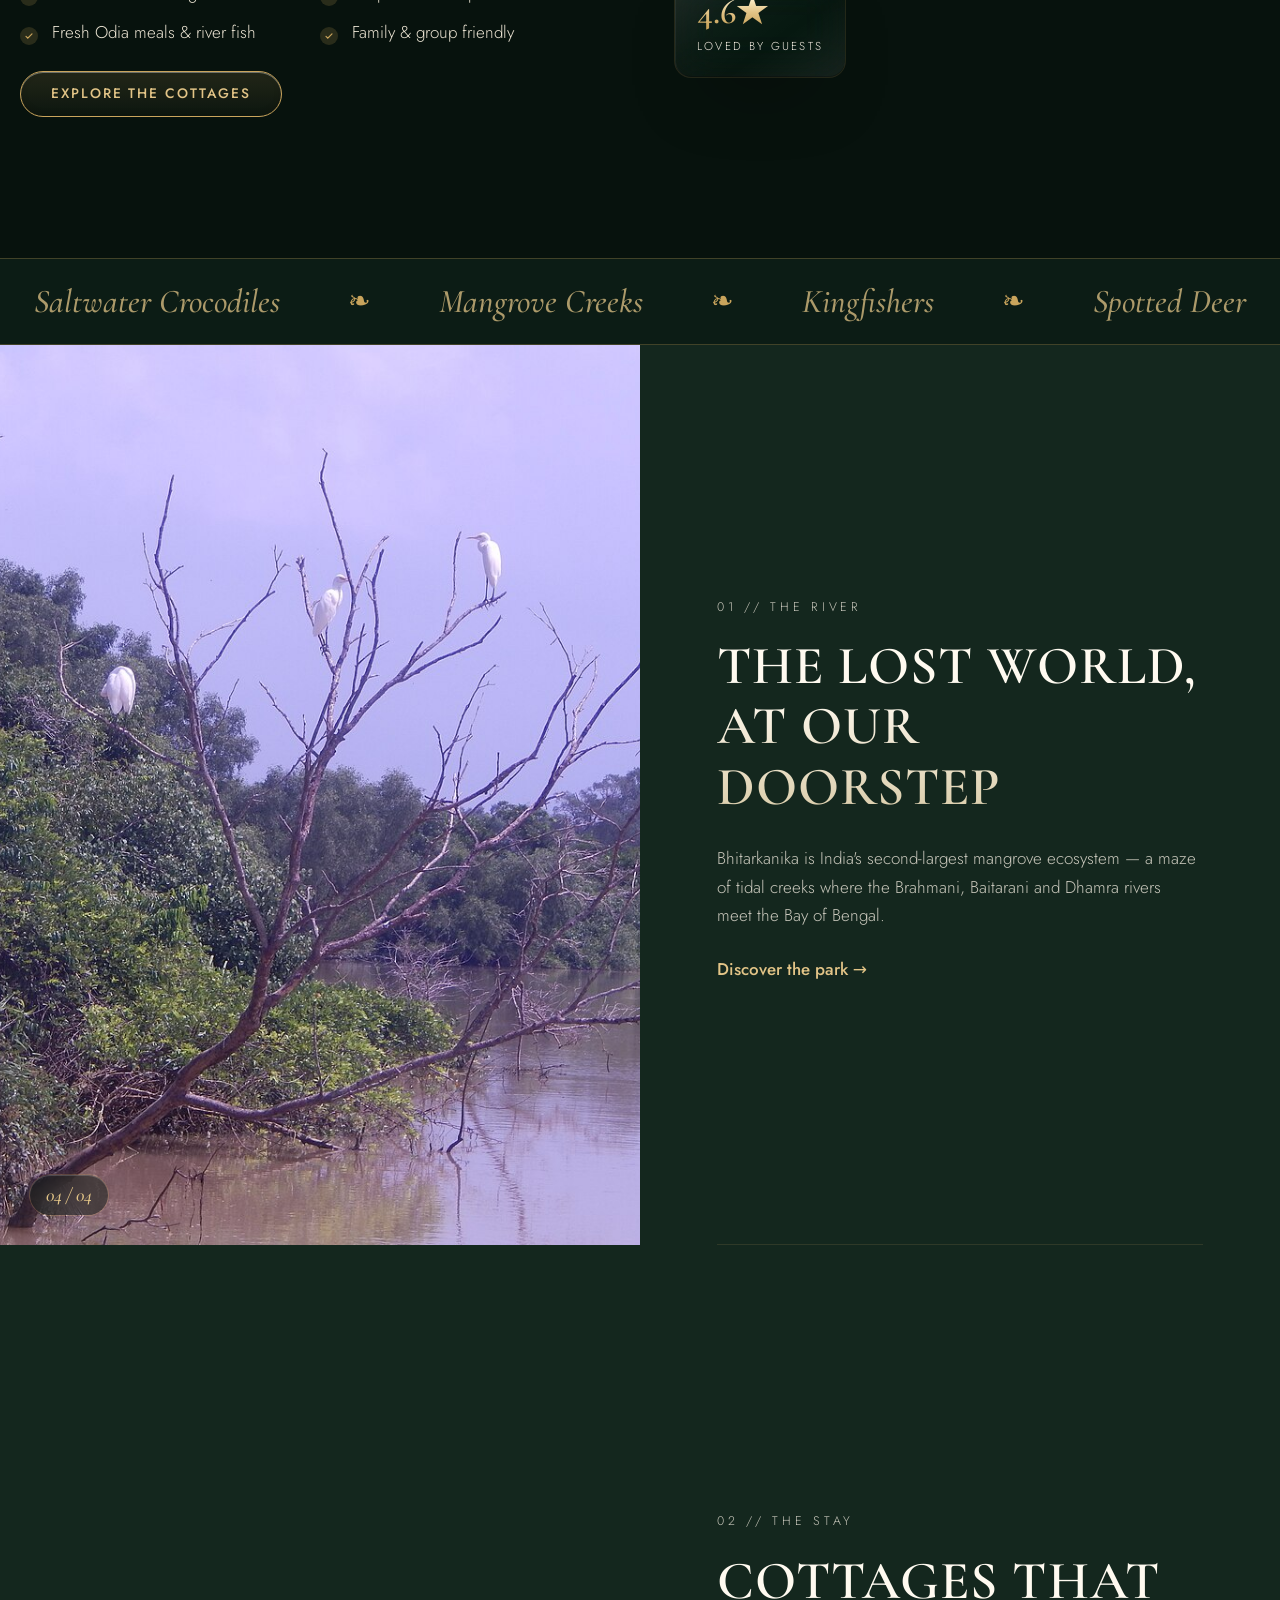
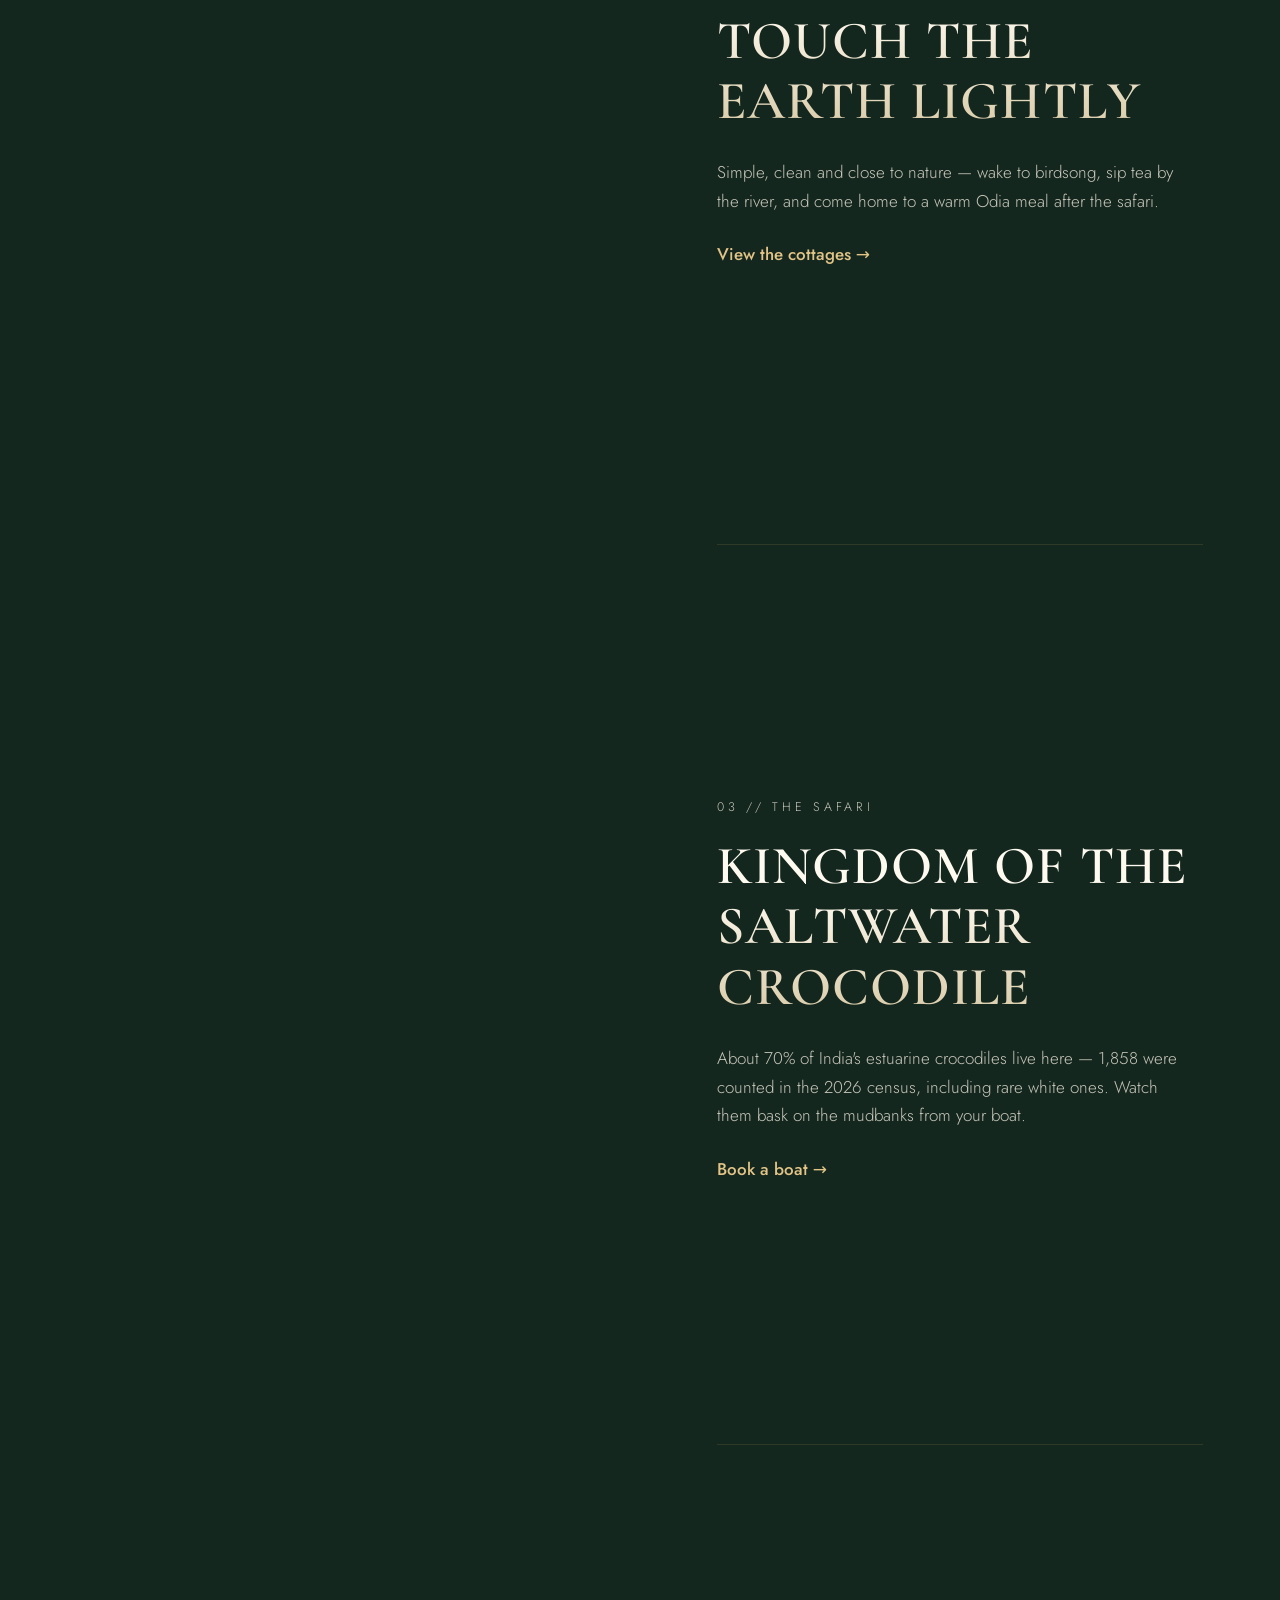
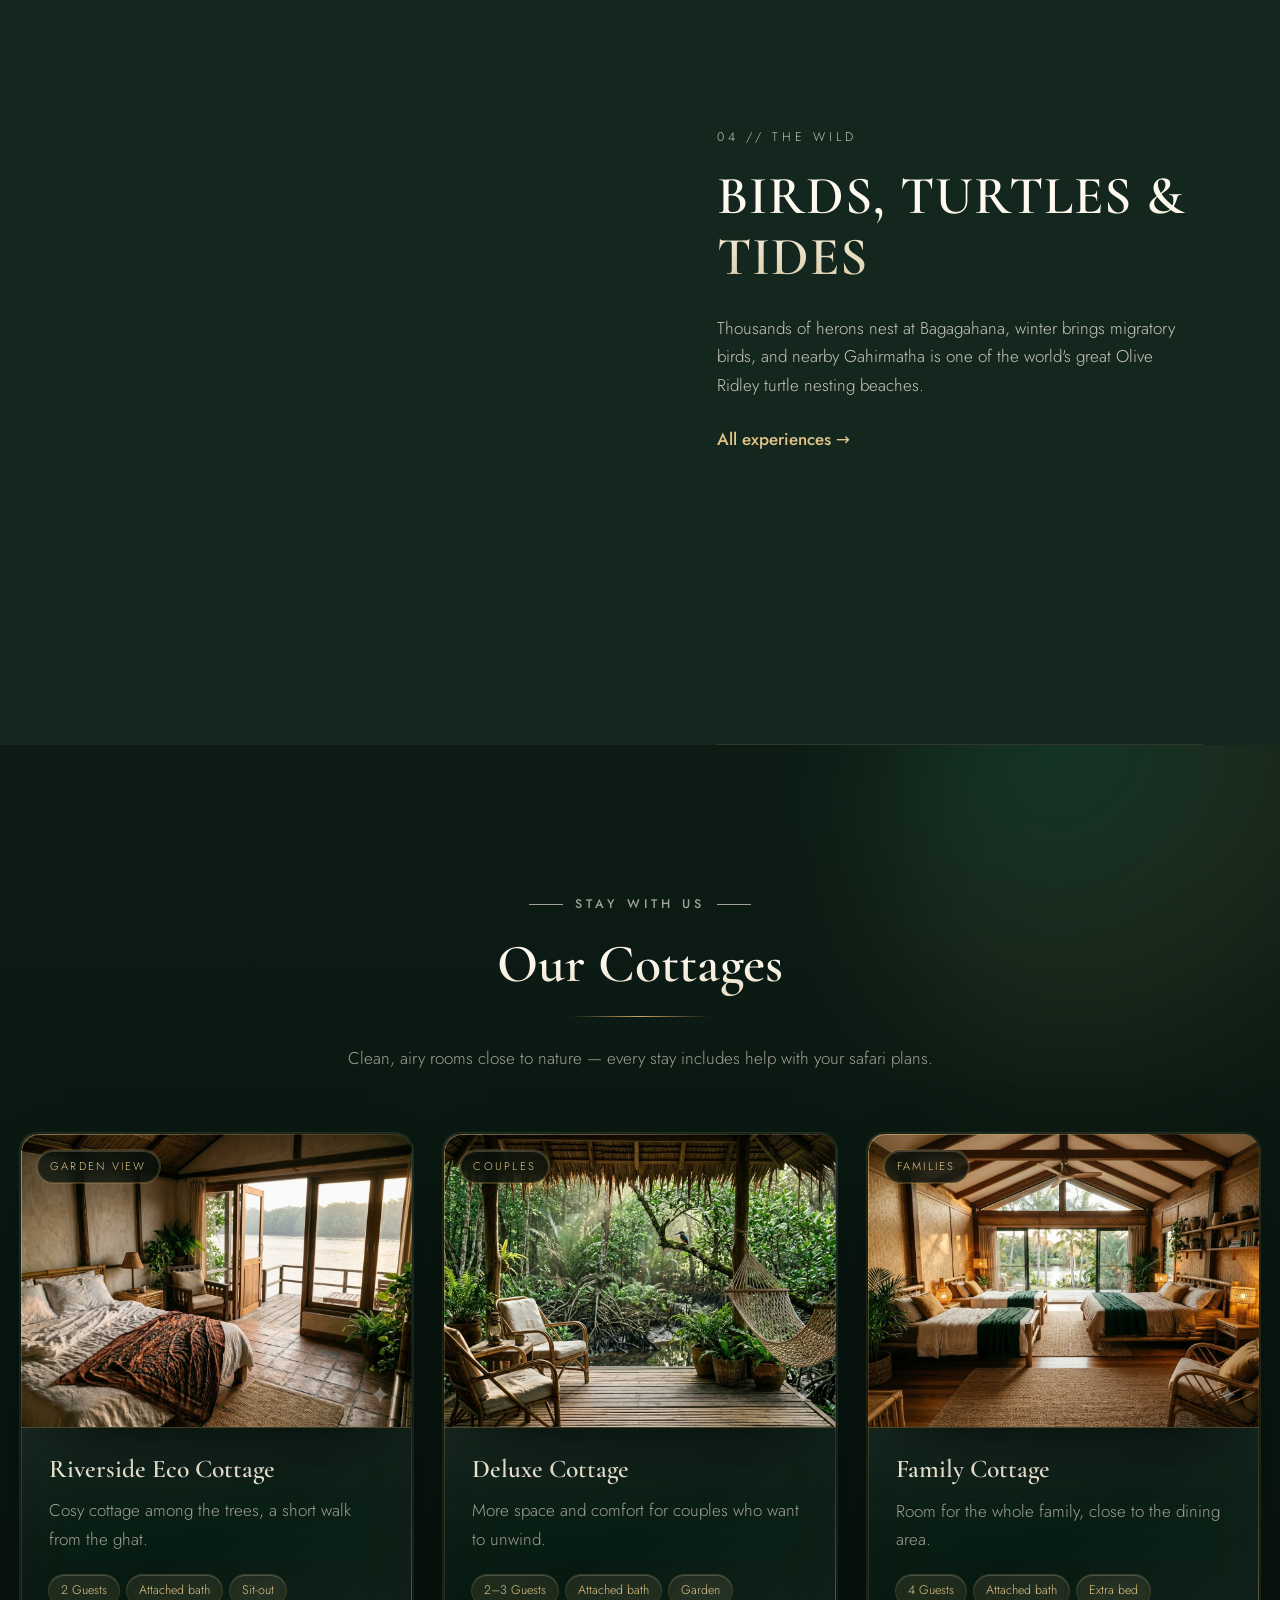
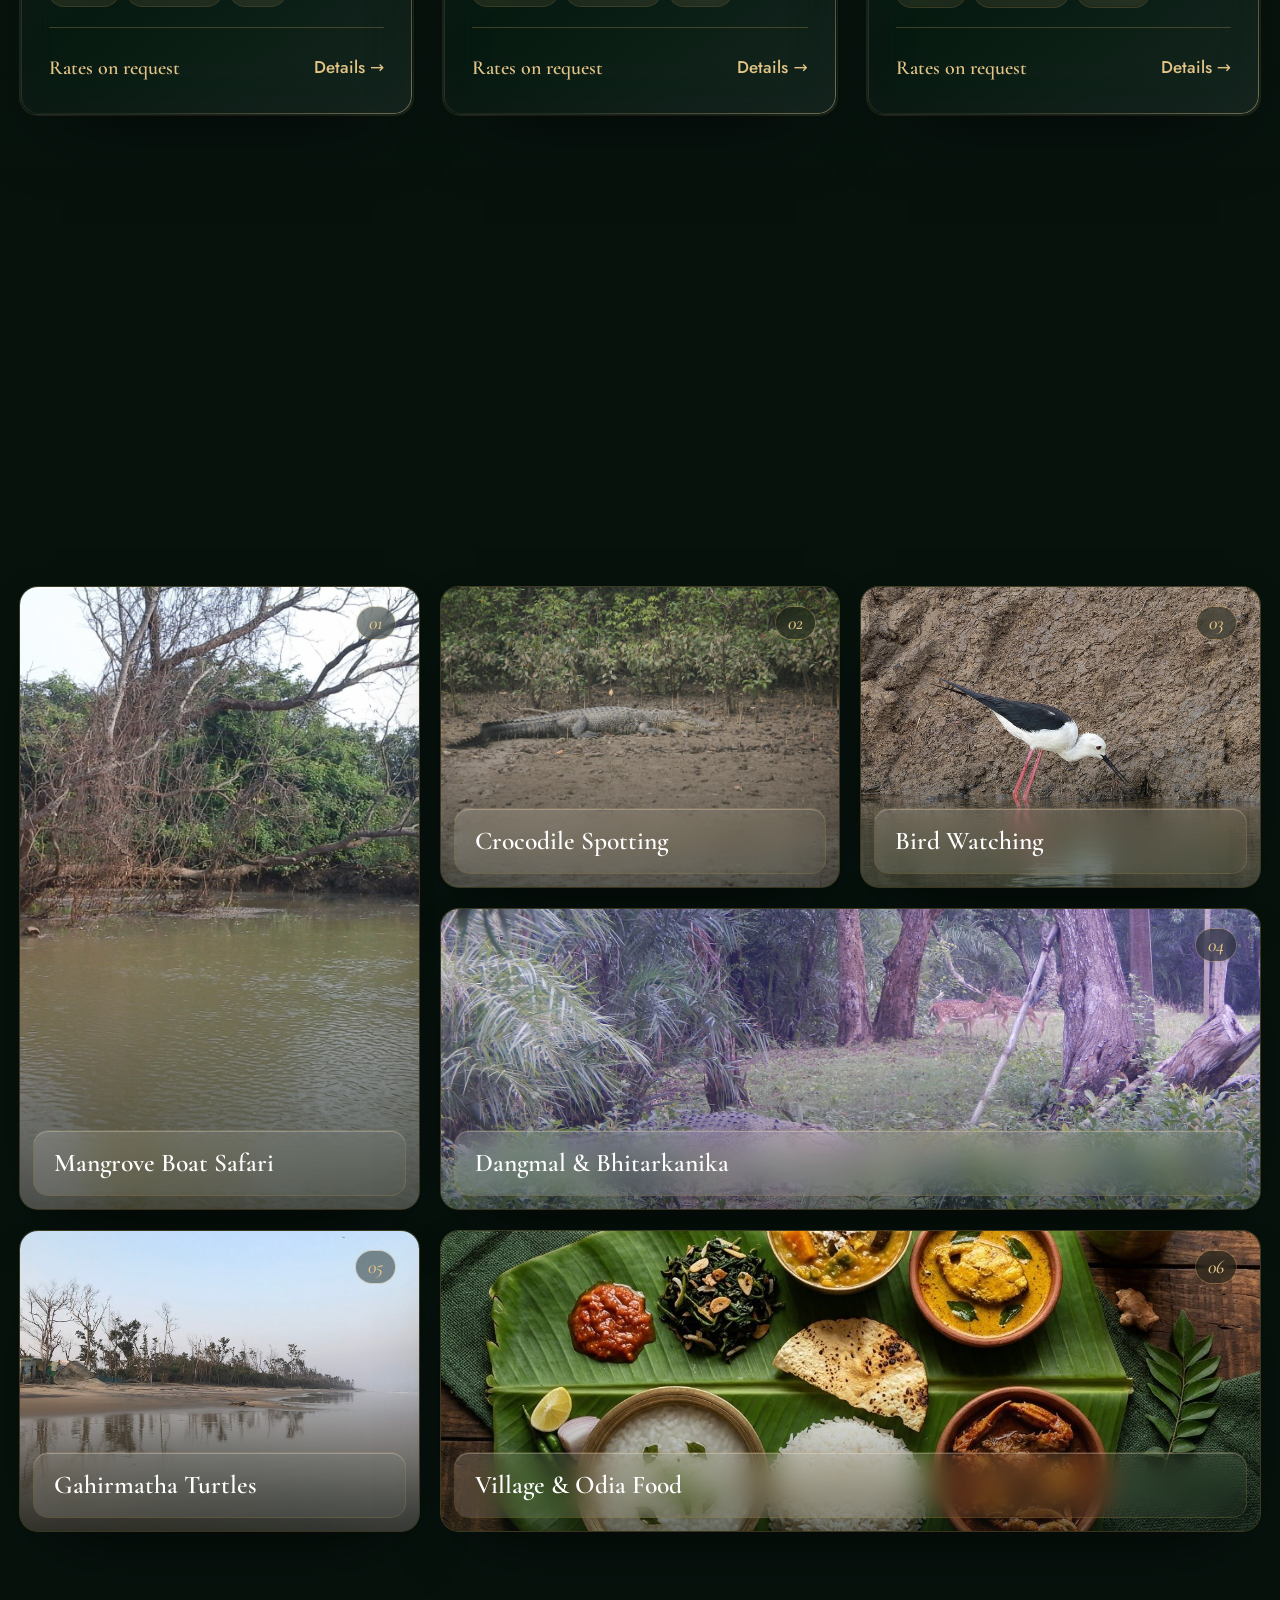
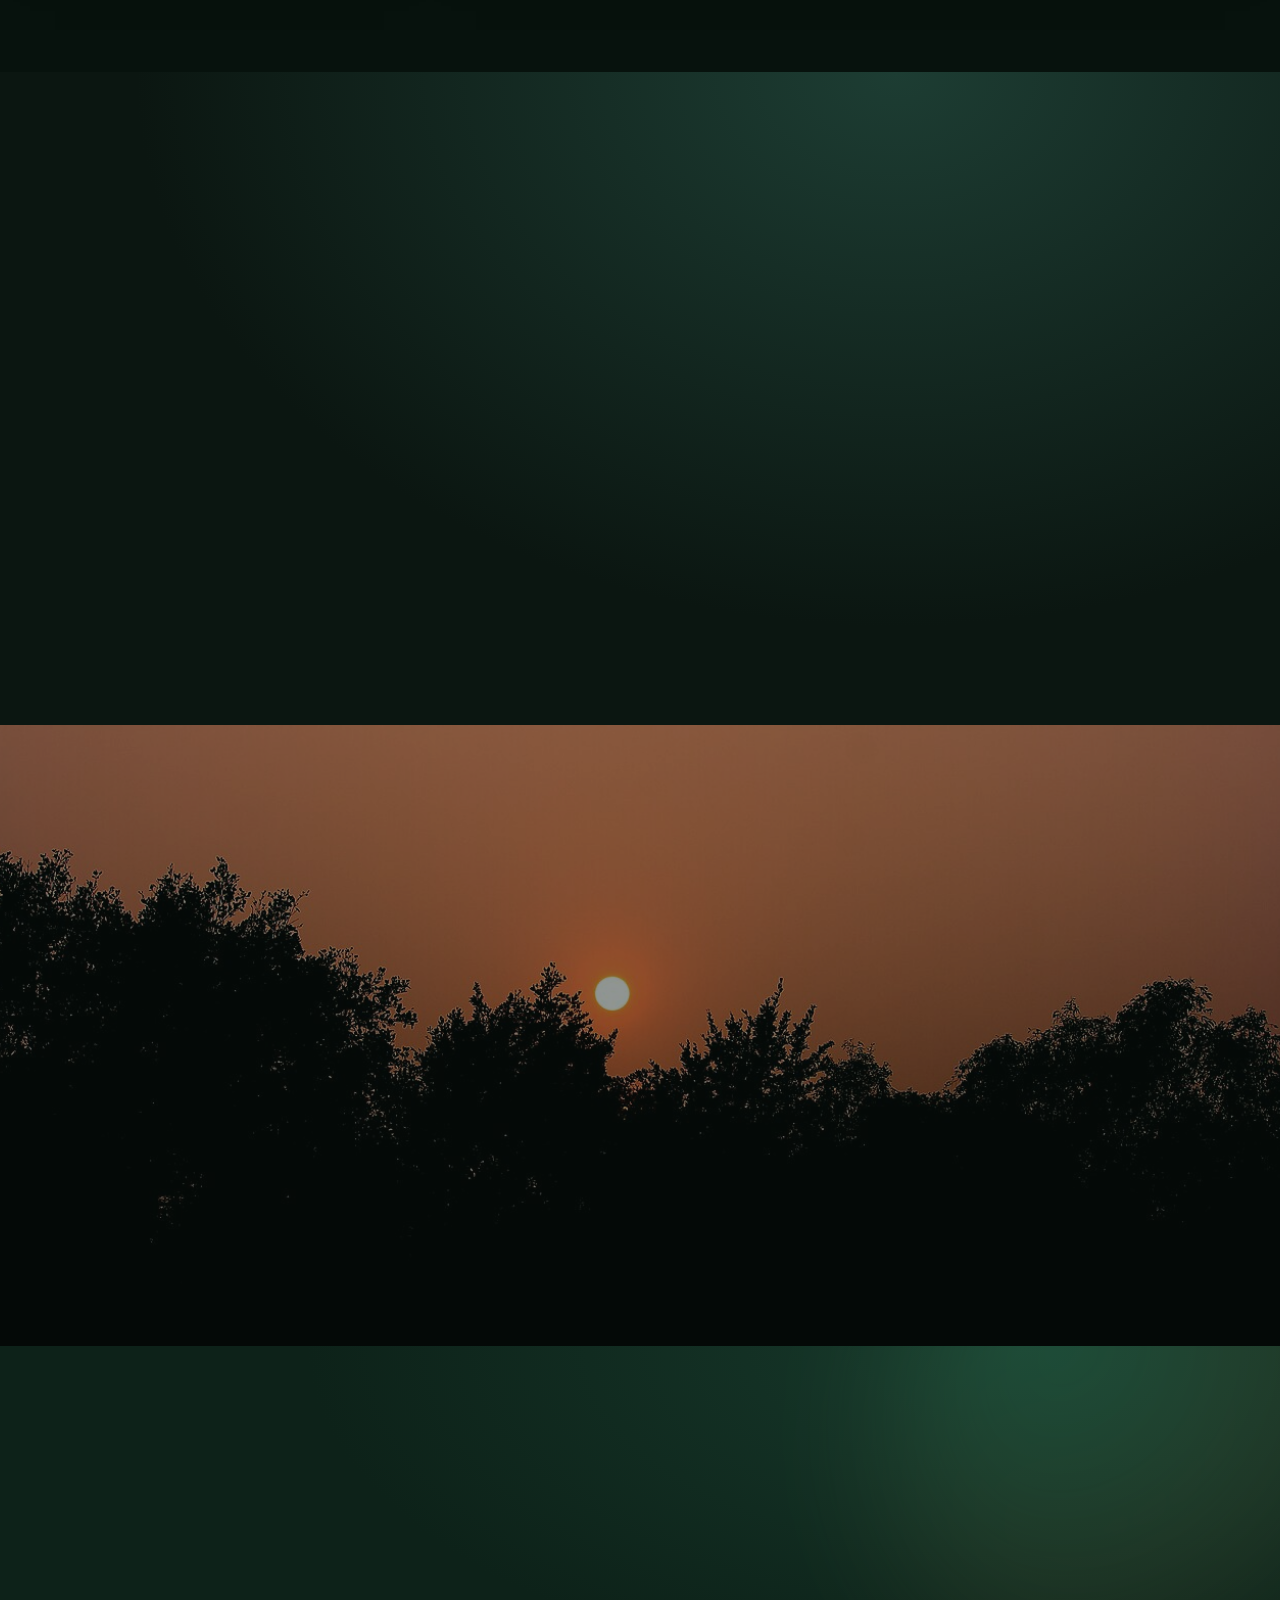
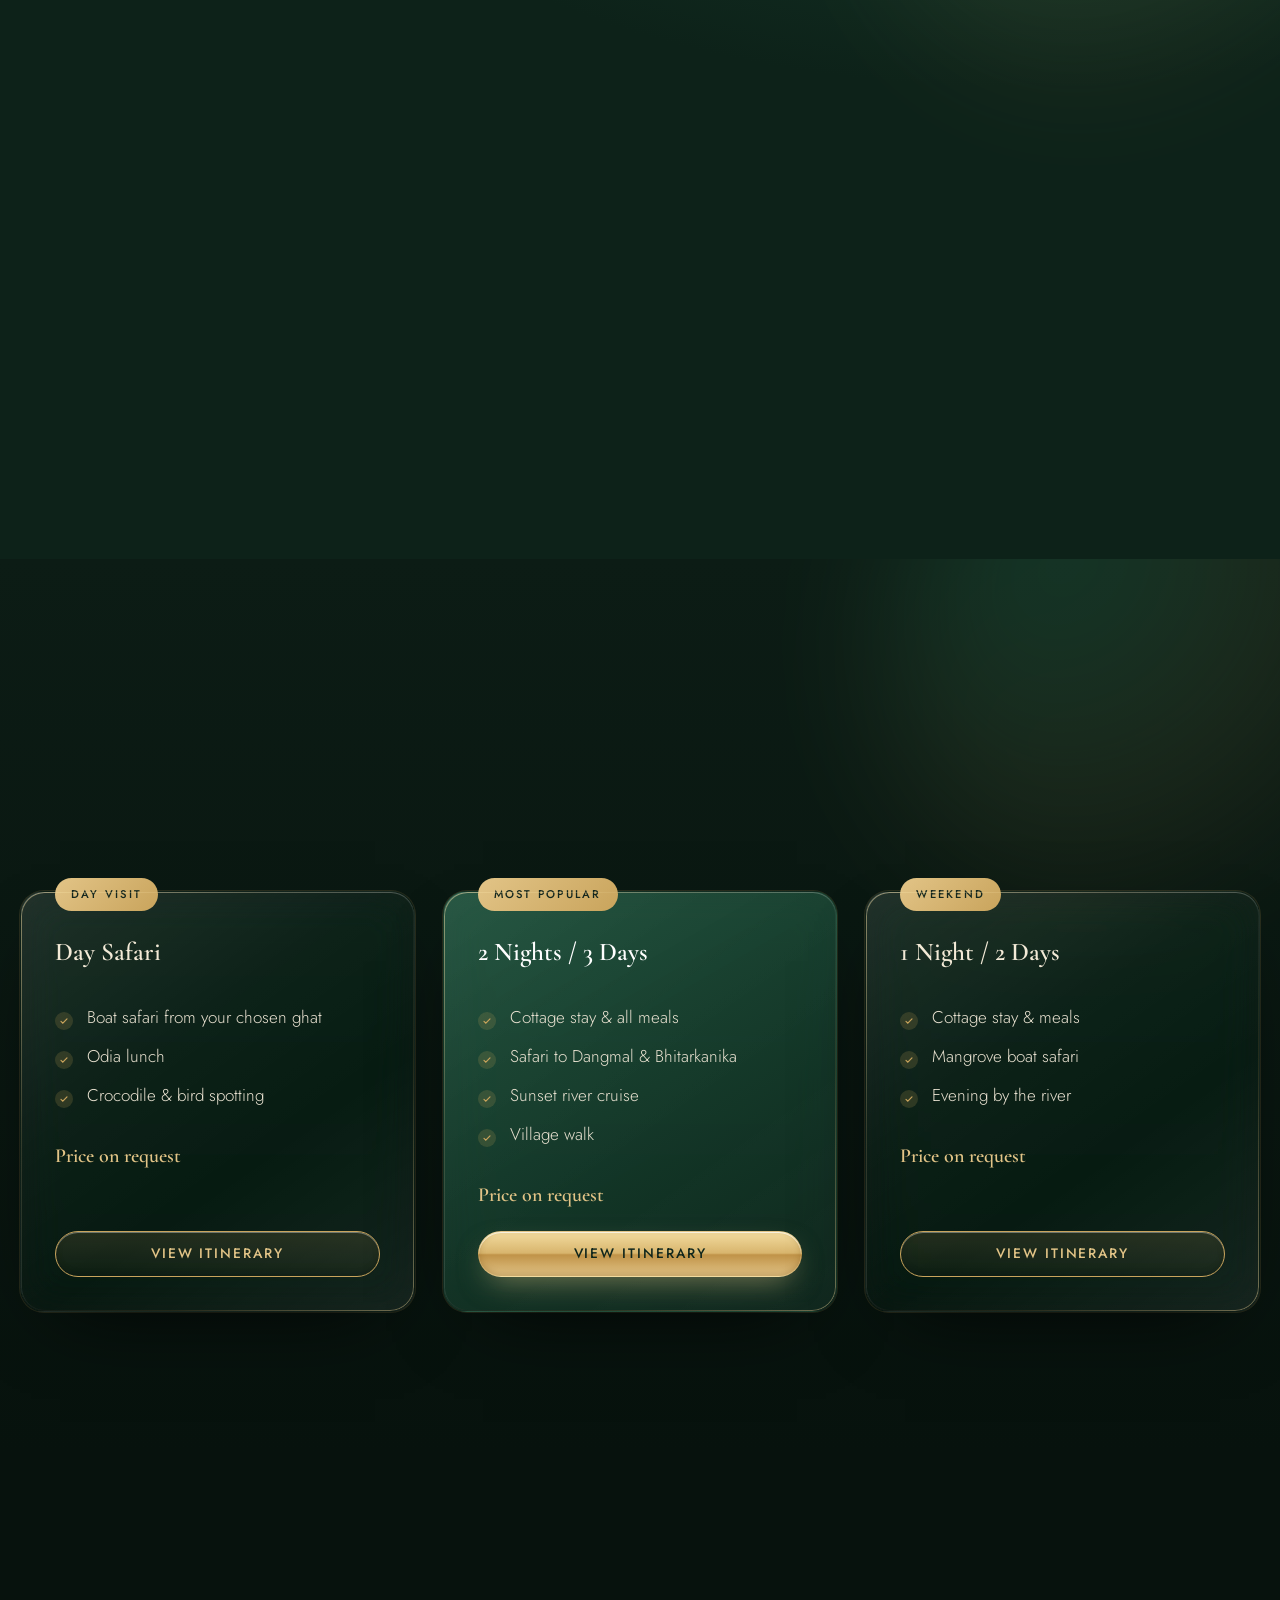
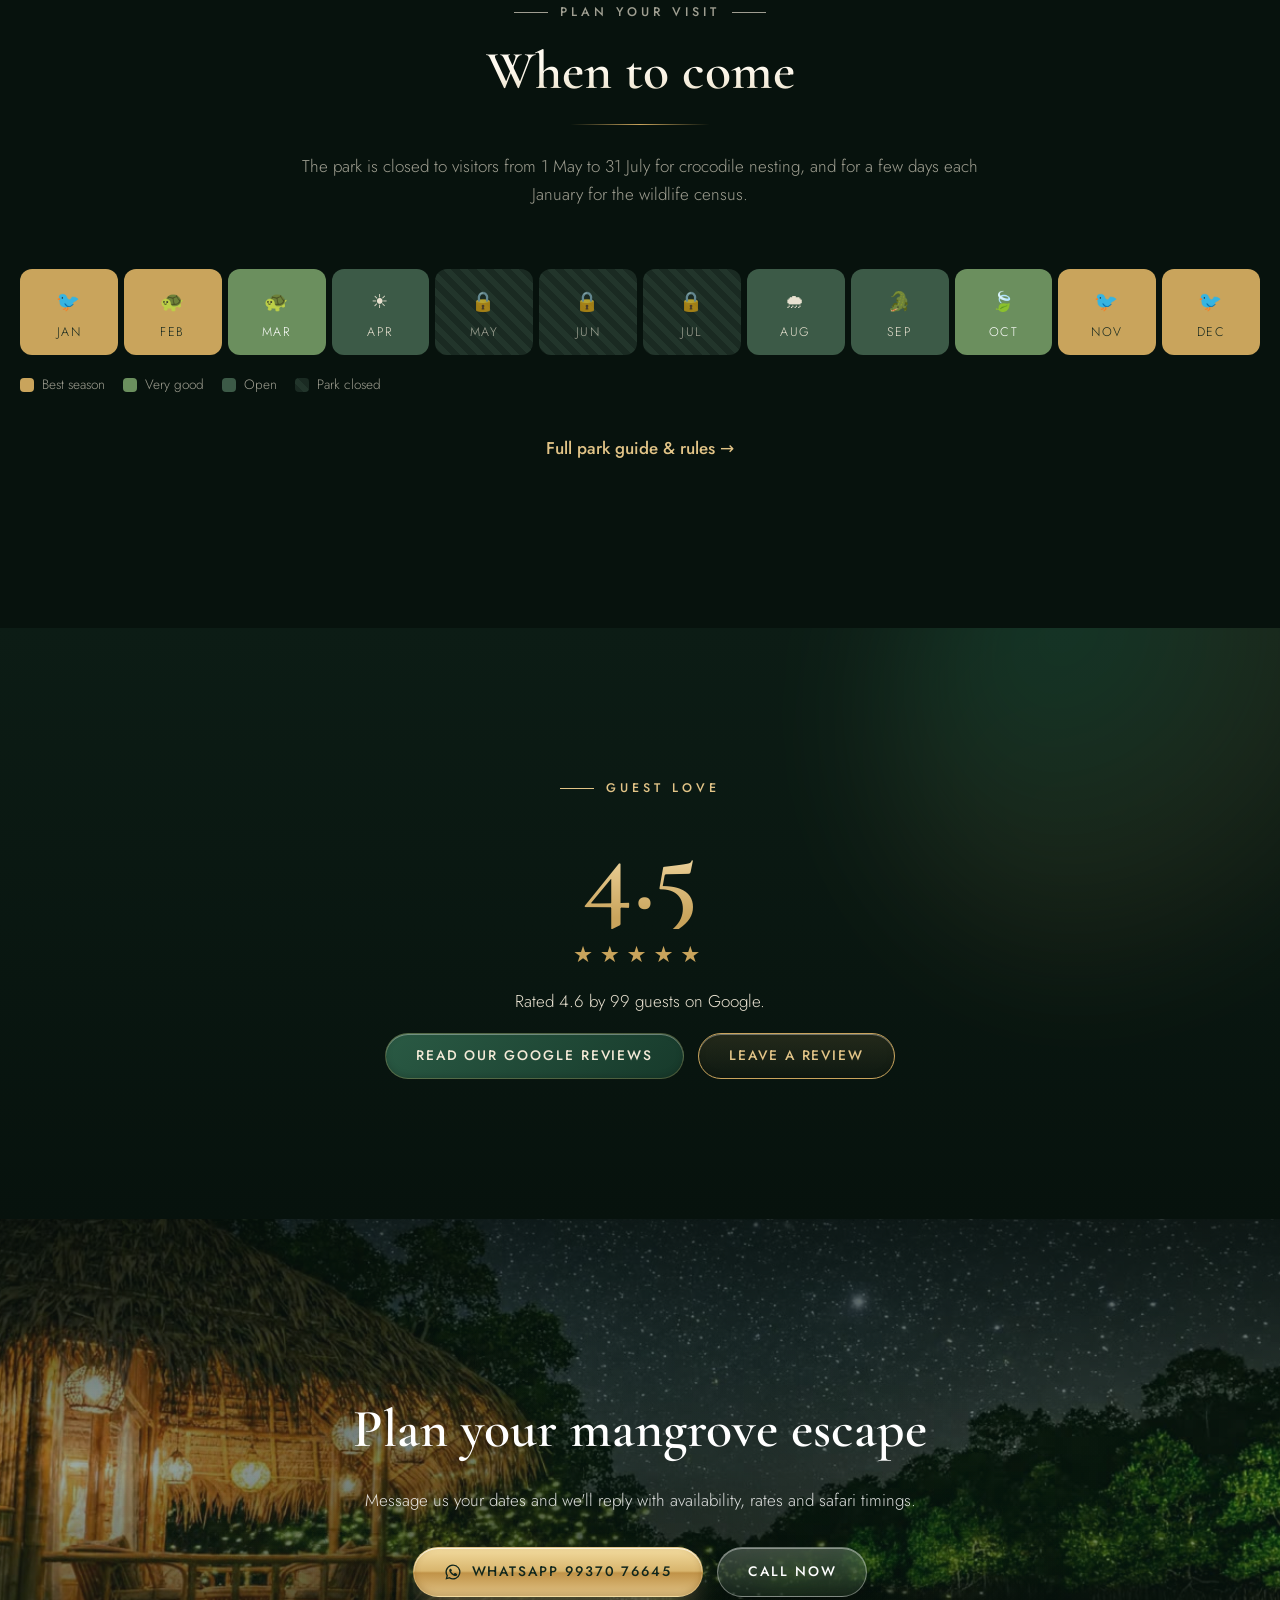
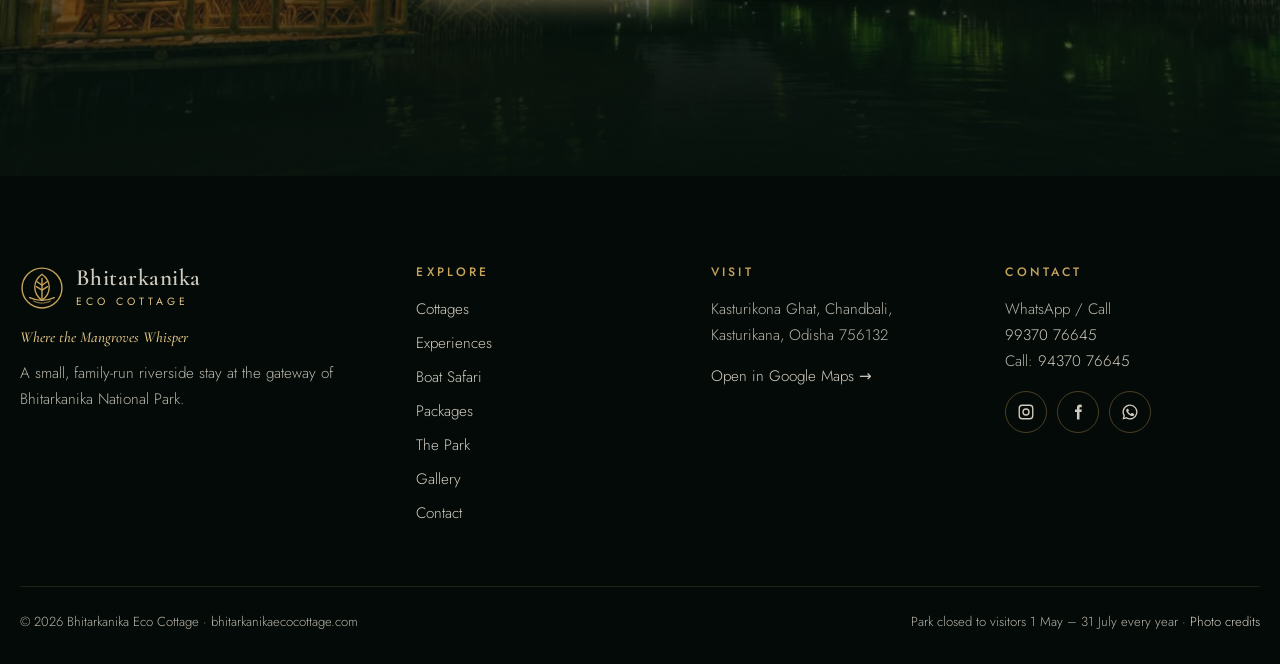
==== commit 47634090: "Mobile polish: phone layouts, tap targets and light videos - Fix home booking bar overflowing on pho" ====
--- a/index.html
+++ b/index.html
@@ -15,7 +15,7 @@
   <link rel="preconnect" href="https://fonts.googleapis.com">
   <link rel="preconnect" href="https://fonts.gstatic.com" crossorigin>
   <link href="https://fonts.googleapis.com/css2?family=Cormorant+Garamond:ital,wght@0,500;0,600;0,700;1,500&family=Jost:wght@300;400;500&display=swap" rel="stylesheet">
-  <link rel="stylesheet" href="css/style.css">
+  <link rel="stylesheet" href="css/style.css?v=3">
   <noscript><style>.veil{display:none}.reveal,.reveal--mask{opacity:1;transform:none;clip-path:none}.split-line>span{transform:none}.hero .fade-up,.booking-bar{opacity:1;transform:none}</style></noscript>
   <script type="application/ld+json">
   {"@context":"https://schema.org","@type":"LodgingBusiness","name":"Bhitarkanika Eco Cottage","url":"https://bhitarkanikaecocottage.com/","telephone":"+91-99370-76645","image":"https://bhitarkanikaecocottage.com/images/hero.jpg","address":{"@type":"PostalAddress","streetAddress":"Kasturikona Ghat, Chandbali","addressLocality":"Kasturikana","addressRegion":"Odisha","postalCode":"756132","addressCountry":"IN"},"aggregateRating":{"@type":"AggregateRating","ratingValue":"4.6","reviewCount":"99"}}
@@ -271,6 +271,6 @@
 </main>
 
 <div id="site-footer"></div>
-<script src="js/main.js"></script>
+<script src="js/main.js?v=3"></script>
 </body>
 </html>
--- a/css/style.css
+++ b/css/style.css
@@ -807,3 +807,98 @@
   .tile .tile__cap { margin: 10px; padding: 14px 16px; }
 }
 @media (prefers-reduced-motion: reduce) { .section--sand::before, .section--green::before { animation: none; } }
+
+/* =========================================================
+   Mobile & touch polish
+   ========================================================= */
+/* form fields may shrink inside grids (date inputs have a wide intrinsic size on iOS/Android) */
+.booking-bar label, .booking-bar input, .booking-bar select,
+.form-card label, .form-card input, .form-card select, .row2 > * { min-width: 0; }
+input[type="date"] { -webkit-appearance: none; appearance: none; min-height: 48px; }
+
+/* comfortable tap targets for standalone text links */
+.card__foot .link, .exp .link, .chapter .link, .fact .link, .reveal.link, p.center > .link {
+  display: inline-flex; align-items: center; min-height: 44px;
+}
+
+/* touch screens: no hover, so show tile descriptions and skip hover-only effects */
+@media (hover: none) {
+  .tile p { max-height: none; opacity: 1; margin-top: 6px; }
+  .card:hover, .pkg:hover, .fact:hover, .contact-card:hover, .stat:hover { transform: none; }
+  .card::before, .pkg::before { display: none; }
+}
+
+@media (max-width: 820px) {
+  .booking-bar { width: 100%; padding: 16px; gap: 12px; }
+  .hero__content { padding-inline: 4px; }
+  .section__head { margin-bottom: 40px; }
+  .exp { padding: 44px 0; }
+  .story__chapters { padding: 0 16px; }
+}
+
+@media (max-width: 600px) {
+  .container { width: calc(100% - 32px); }
+  /* hero */
+  .hero { padding-top: calc(var(--header-h) + 24px); }
+  .hero .eyebrow { font-size: .64rem; letter-spacing: .2em; gap: 0; justify-content: center; text-align: center; line-height: 1.6; }
+  .hero .eyebrow::before, .hero .eyebrow::after { display: none; }
+  .hero__sub { font-size: 1rem; margin: 14px auto 26px; }
+  .hero__btns { flex-direction: column; align-items: stretch; width: 100%; max-width: 340px; margin-inline: auto; }
+  .hero__btns--left { margin-inline: 0; }
+  .page-hero .hero__content { margin-left: 0; padding: 0 16px; }
+  .page-hero { min-height: 64svh; }
+  .booking-bar { grid-template-columns: 1fr; border-radius: 20px; }
+  .booking-bar button { grid-column: auto; }
+
+  /* type scale */
+  h1 { font-size: clamp(2.4rem, 11vw, 3.2rem); }
+  h2 { font-size: clamp(1.9rem, 8.5vw, 2.5rem); }
+  .eyebrow { letter-spacing: .22em; font-size: .7rem; }
+  .lead { font-size: 1.06rem; }
+  .quote p { font-size: 1.6rem; }
+
+  /* sections & cards */
+  .section { padding: 72px 0; }
+  .split__media { min-height: 360px; }
+  .badge-float { padding: 12px 16px; bottom: 20px; }
+  .badge-float strong { font-size: 1.7rem; }
+  .card__body { padding: 22px 20px 20px; }
+  .pkg { padding: 40px 22px 26px; }
+  .tiles { grid-auto-rows: 260px; }
+  .stats { gap: 12px; }
+  .stat { padding: 22px 8px; }
+  .stat strong { font-size: 2.4rem; }
+  .trust { padding: 18px 0; }
+  .trust__row { gap: 14px 6px; }
+  .trust__item { border-right: 0; }
+  .trust__item strong { font-size: 1.25rem; }
+  .trust__item > span { font-size: .66rem; letter-spacing: .12em; }
+  .marquee { padding: 16px 0; }
+  .ghat-list li { padding: 14px; }
+  .ghat-list li:hover, .ghat-list li.is-active { transform: none; }
+  .form-card { padding: 22px 18px; border-radius: 20px; }
+  .map { border-width: 4px; aspect-ratio: 4/4.4; }
+  .filters { gap: 8px; }
+  .filters button { padding: 9px 16px; min-height: 40px; }
+  .masonry { columns: 2 150px; column-gap: 12px; }
+  .m { margin-bottom: 12px; }
+  .video-card { aspect-ratio: 16/10; }
+  .cards[style*="repeat(2"] { grid-template-columns: 1fr !important; }
+  .faq summary { font-size: 1.15rem; padding: 20px 40px 20px 0; }
+  .cta { padding: 90px 0; }
+  .lightbox { padding: 12px; }
+  .lightbox__img { width: 94vw; aspect-ratio: 4/3; }
+
+  /* floating glass nav sits a little tighter on phones */
+  .nav.is-solid .nav__inner { margin-top: 6px; height: calc(100% - 12px); }
+  .brand img { width: 36px; height: 36px; }
+  .nav__links a { font-size: 1.7rem; }
+}
+
+/* very small phones (iPhone SE / 320–360px) */
+@media (max-width: 360px) {
+  .brand__text { font-size: 1.05rem; }
+  .brand__text small { letter-spacing: .28em; }
+  .mobile-bar a { font-size: .7rem; letter-spacing: .08em; }
+  .stats, .trust__row { grid-template-columns: 1fr 1fr; }
+}
